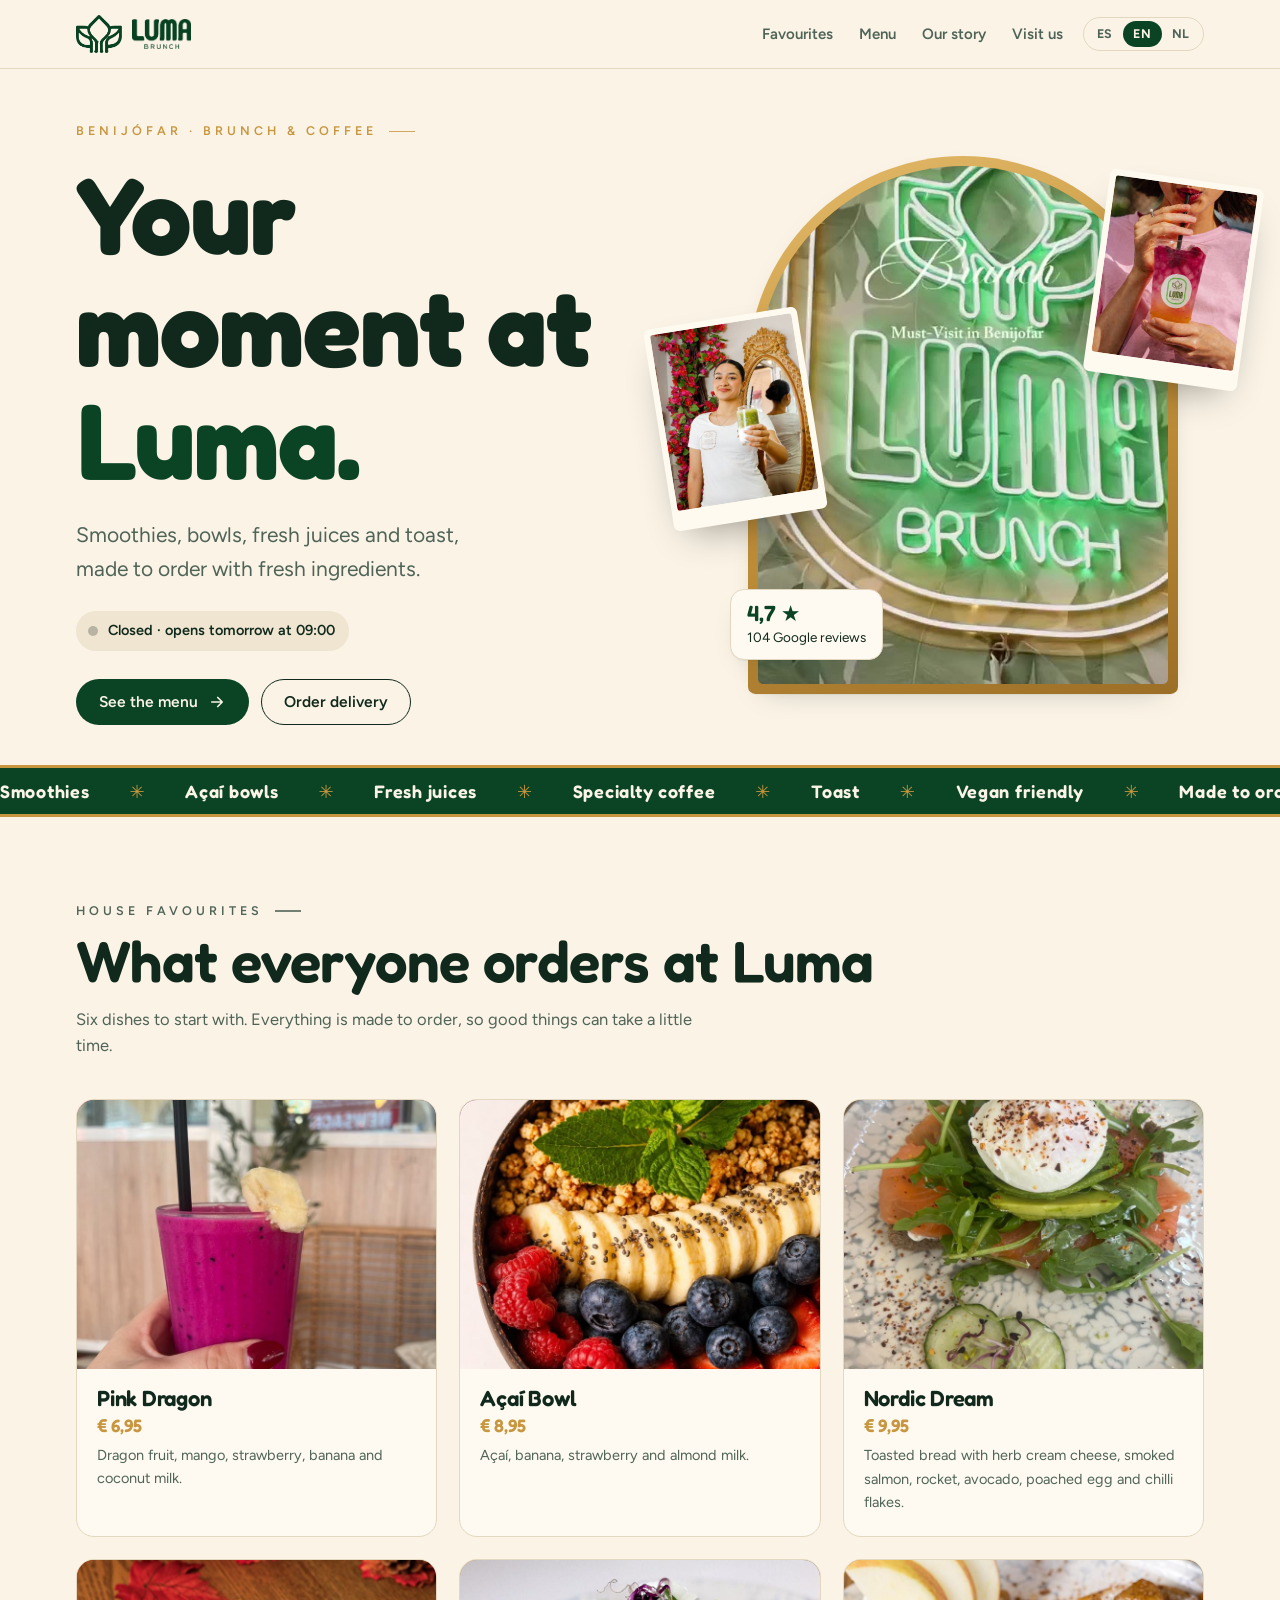
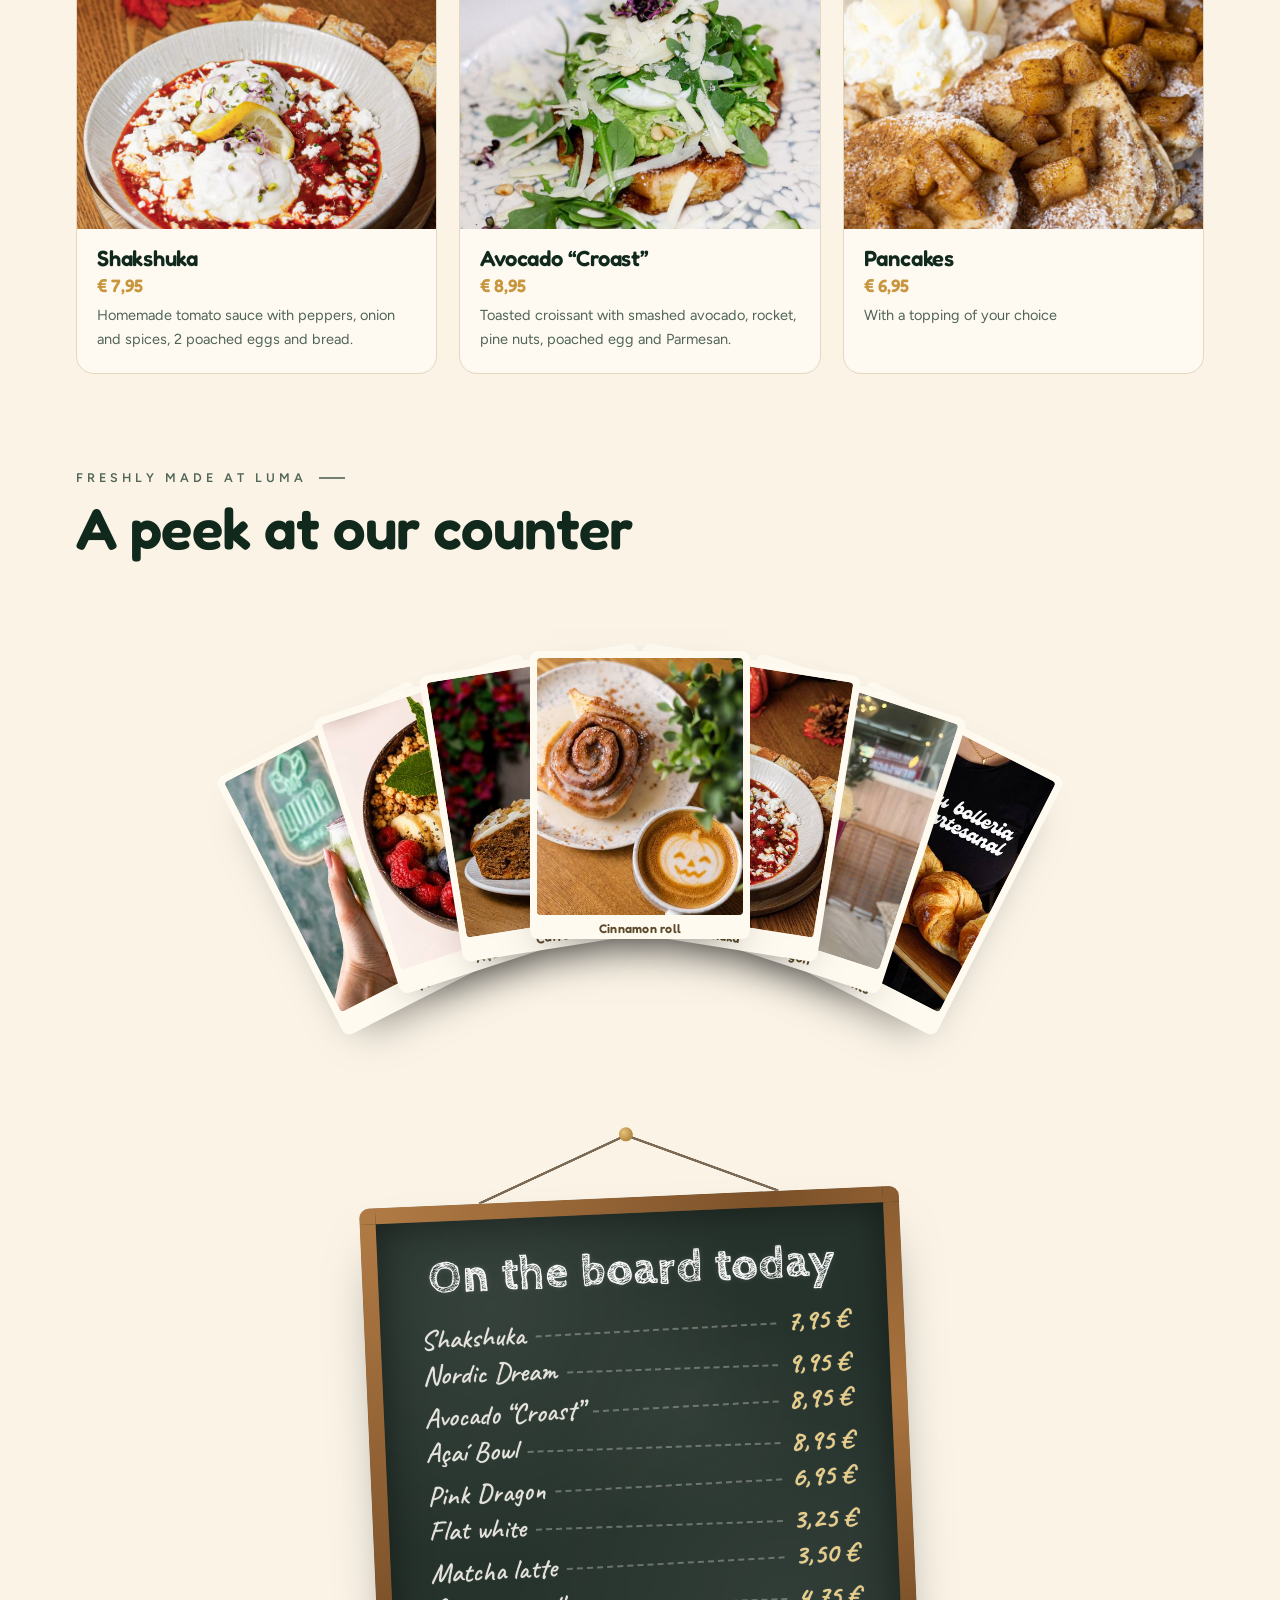
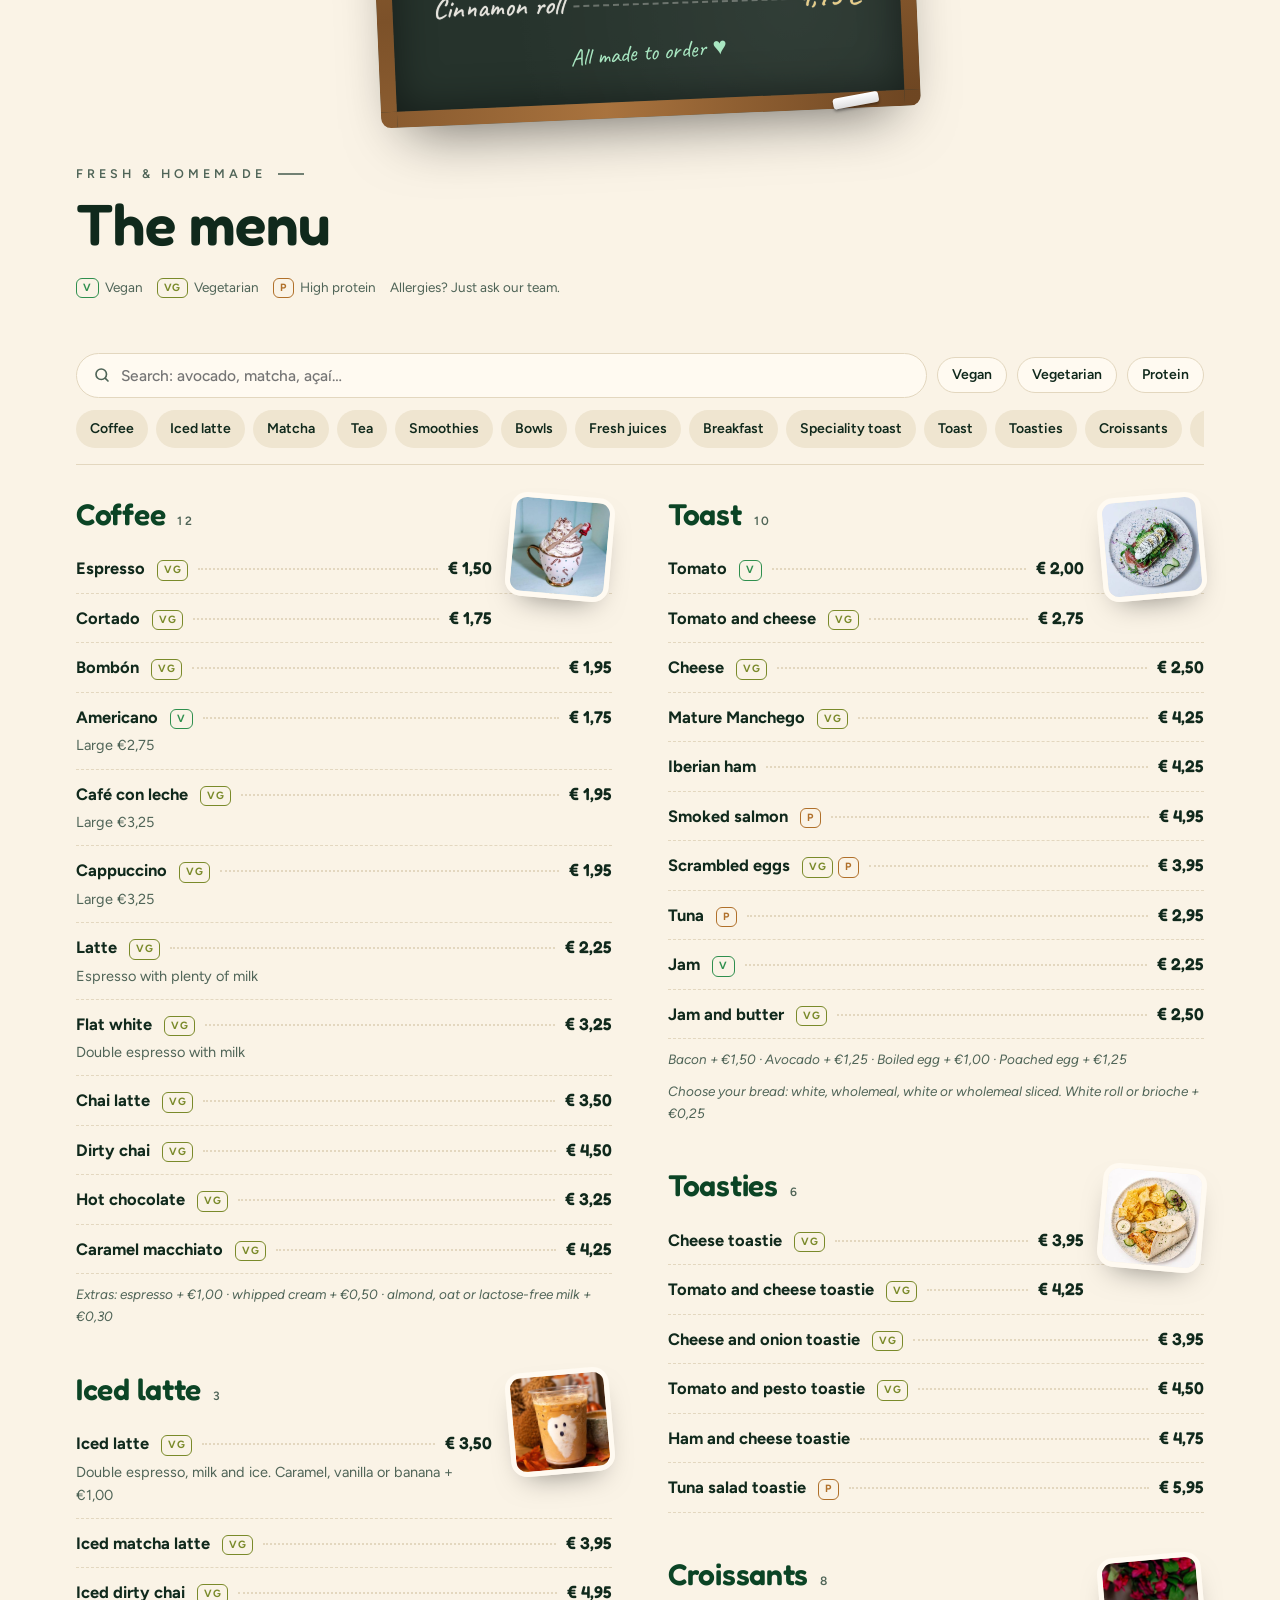
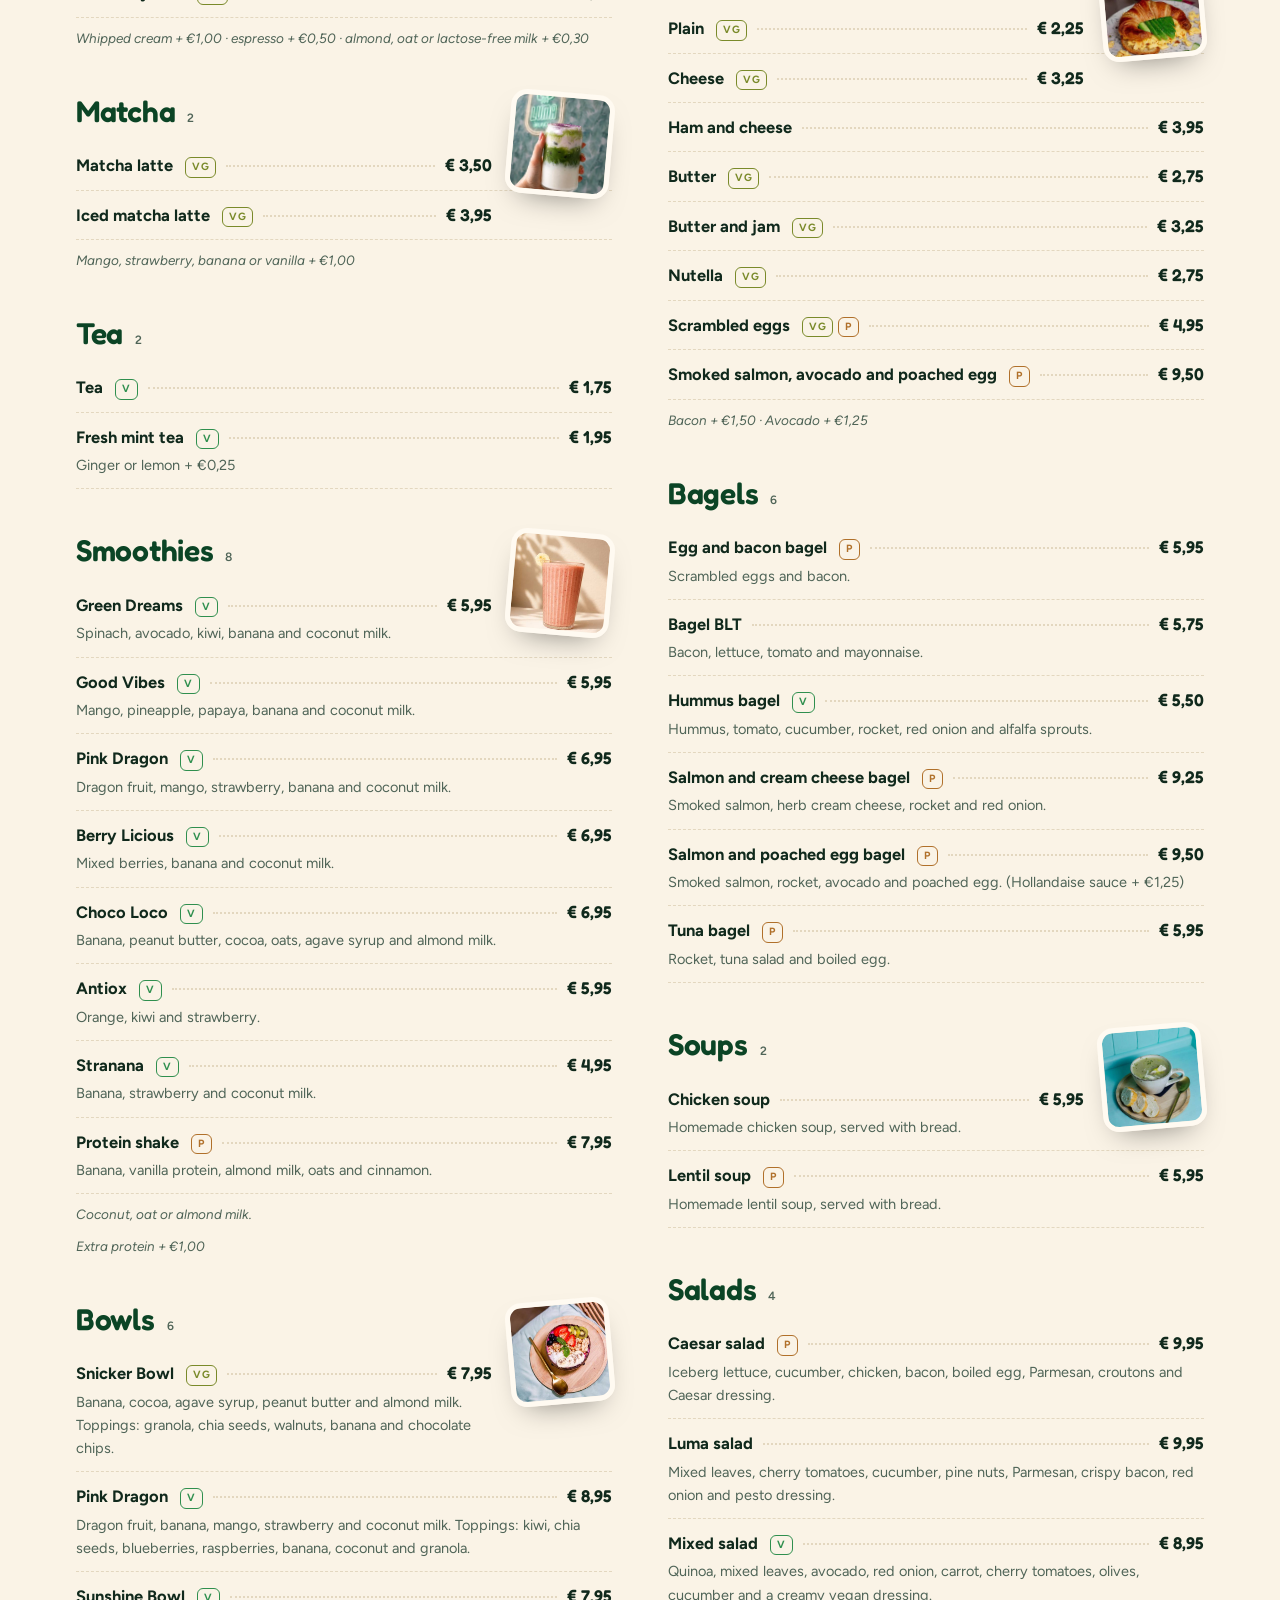
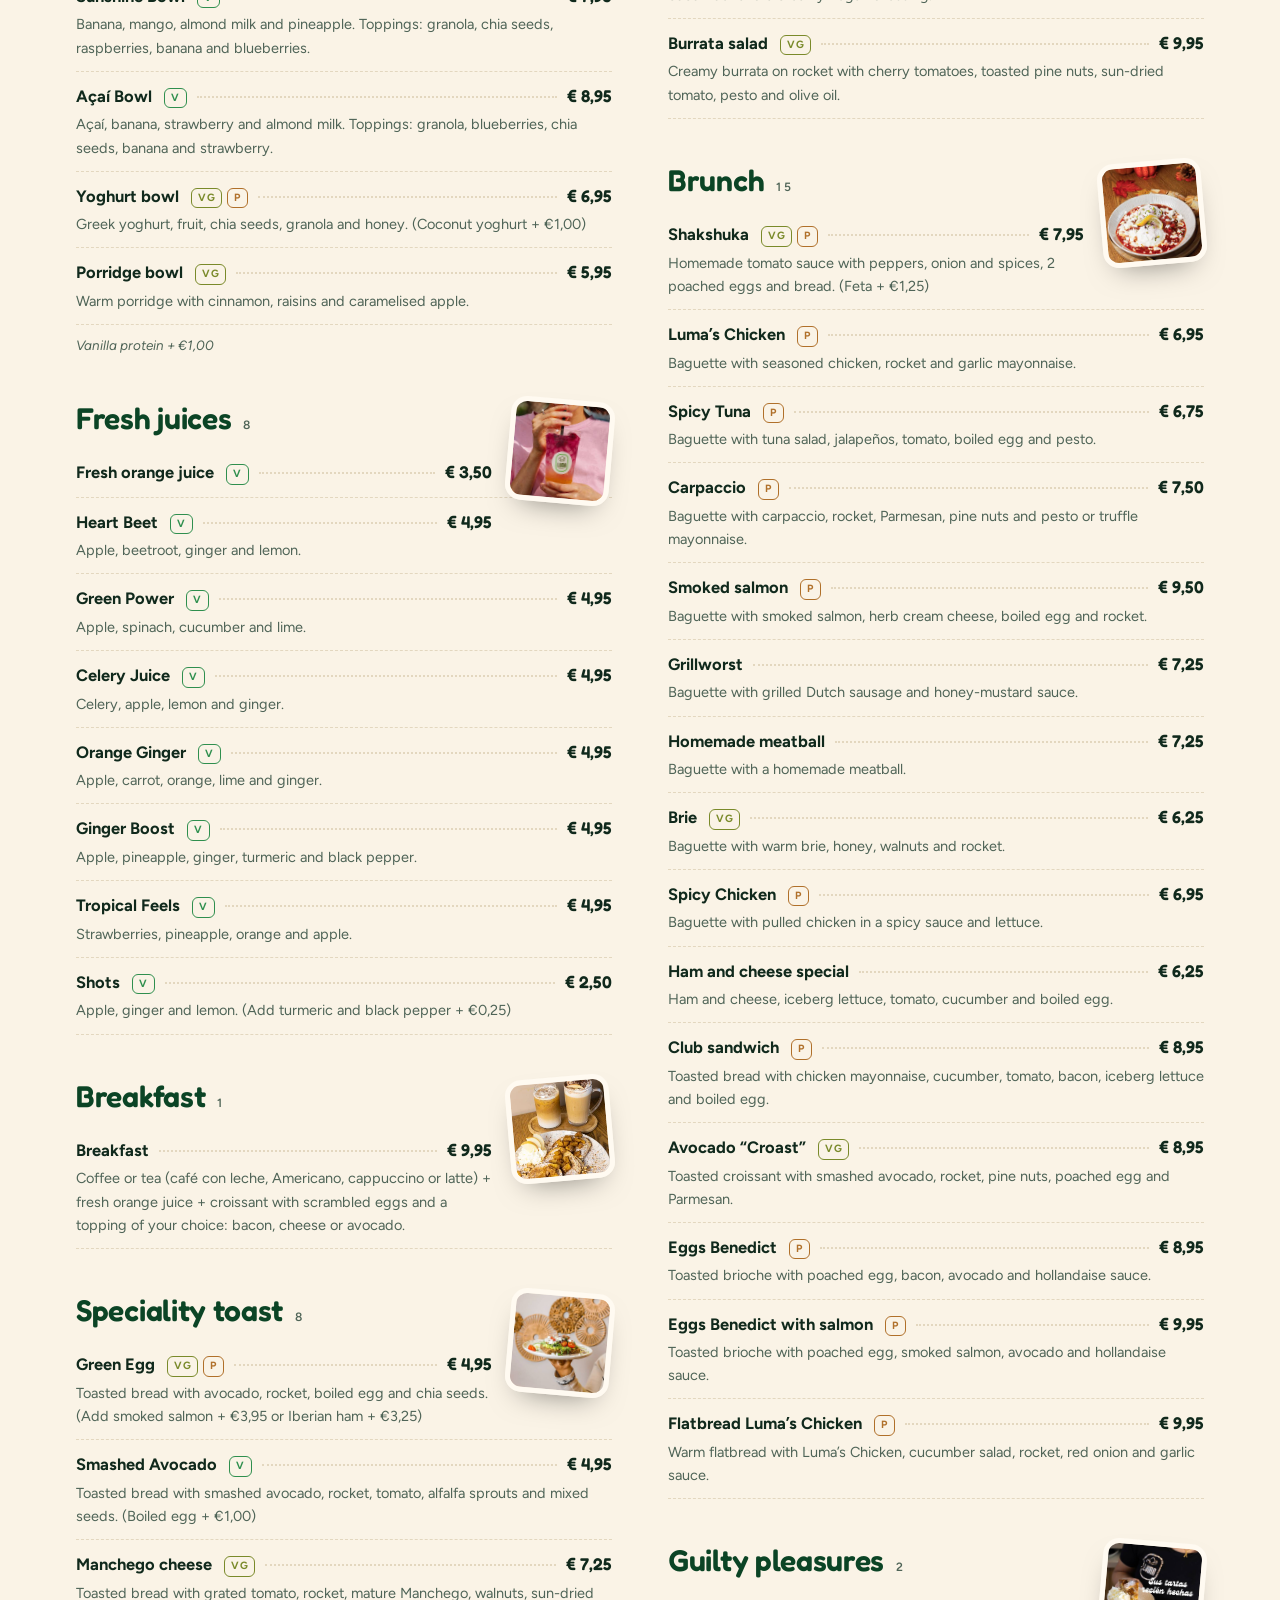
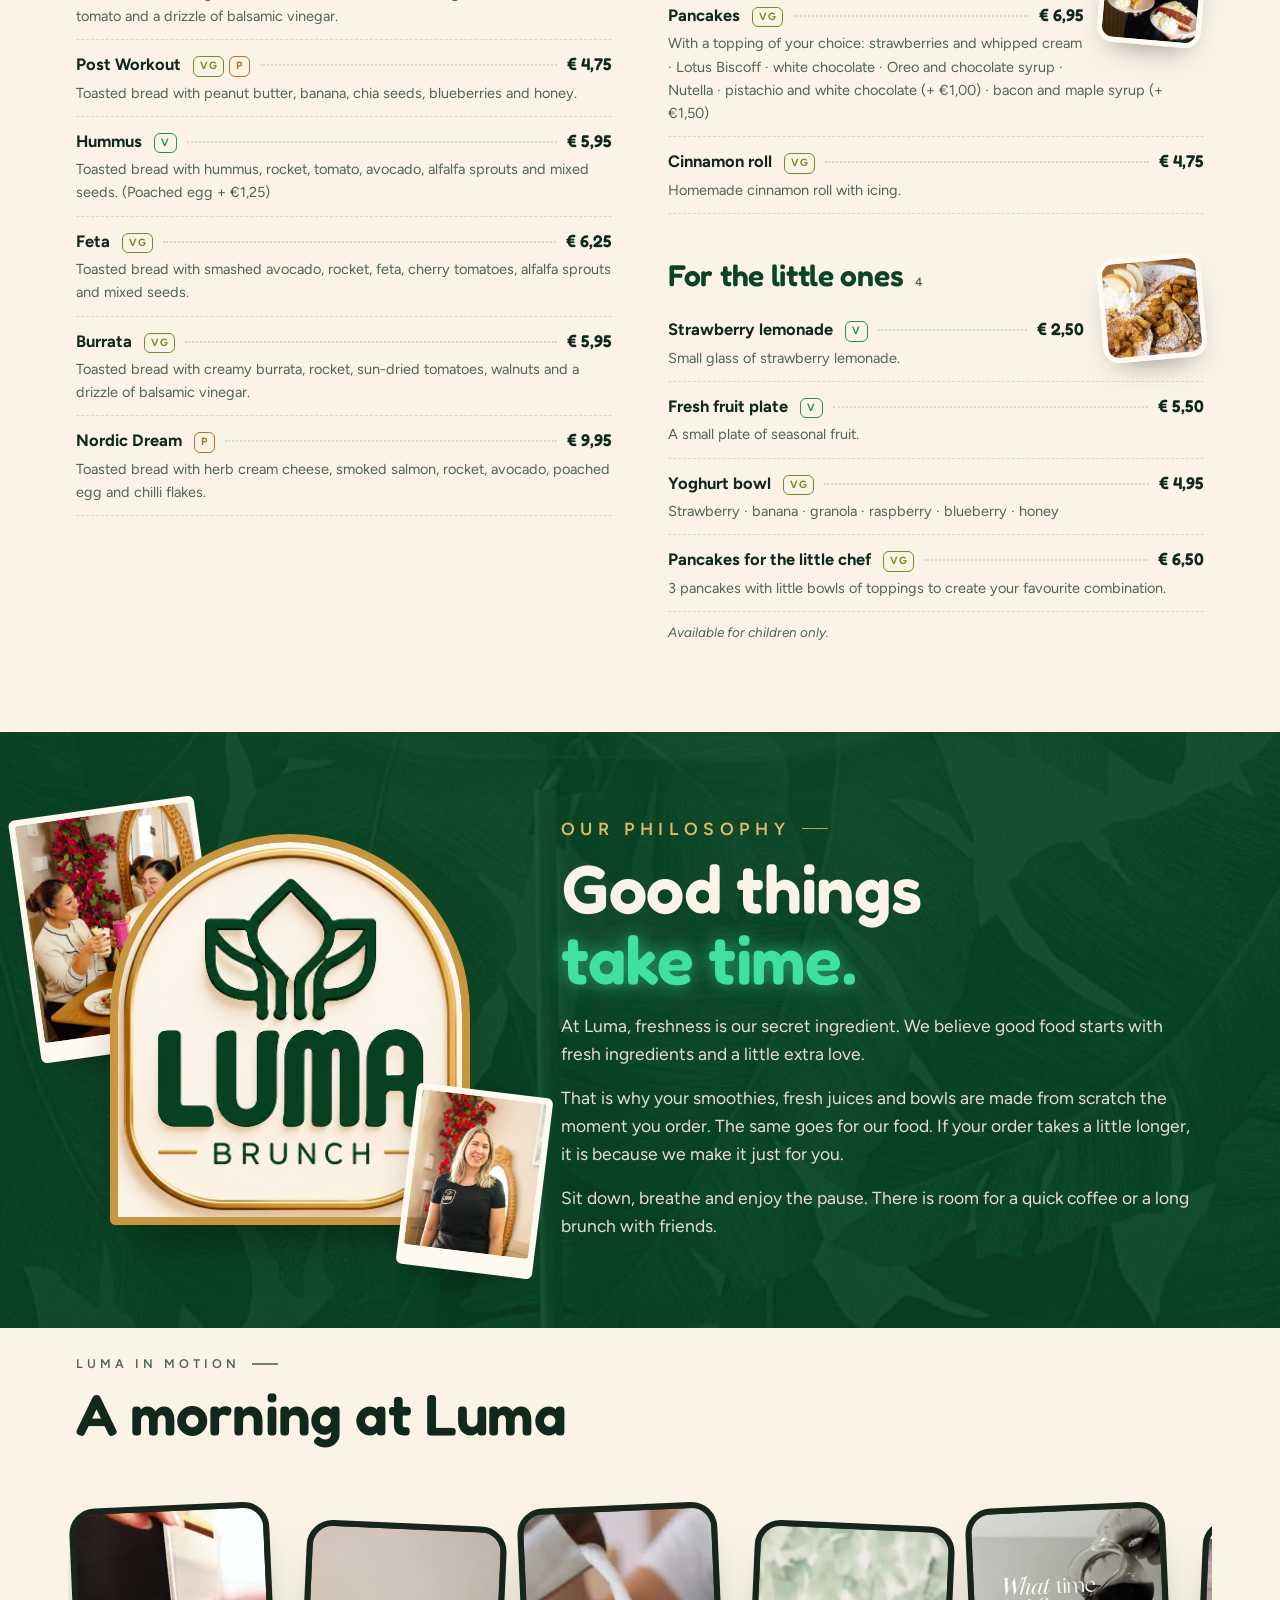
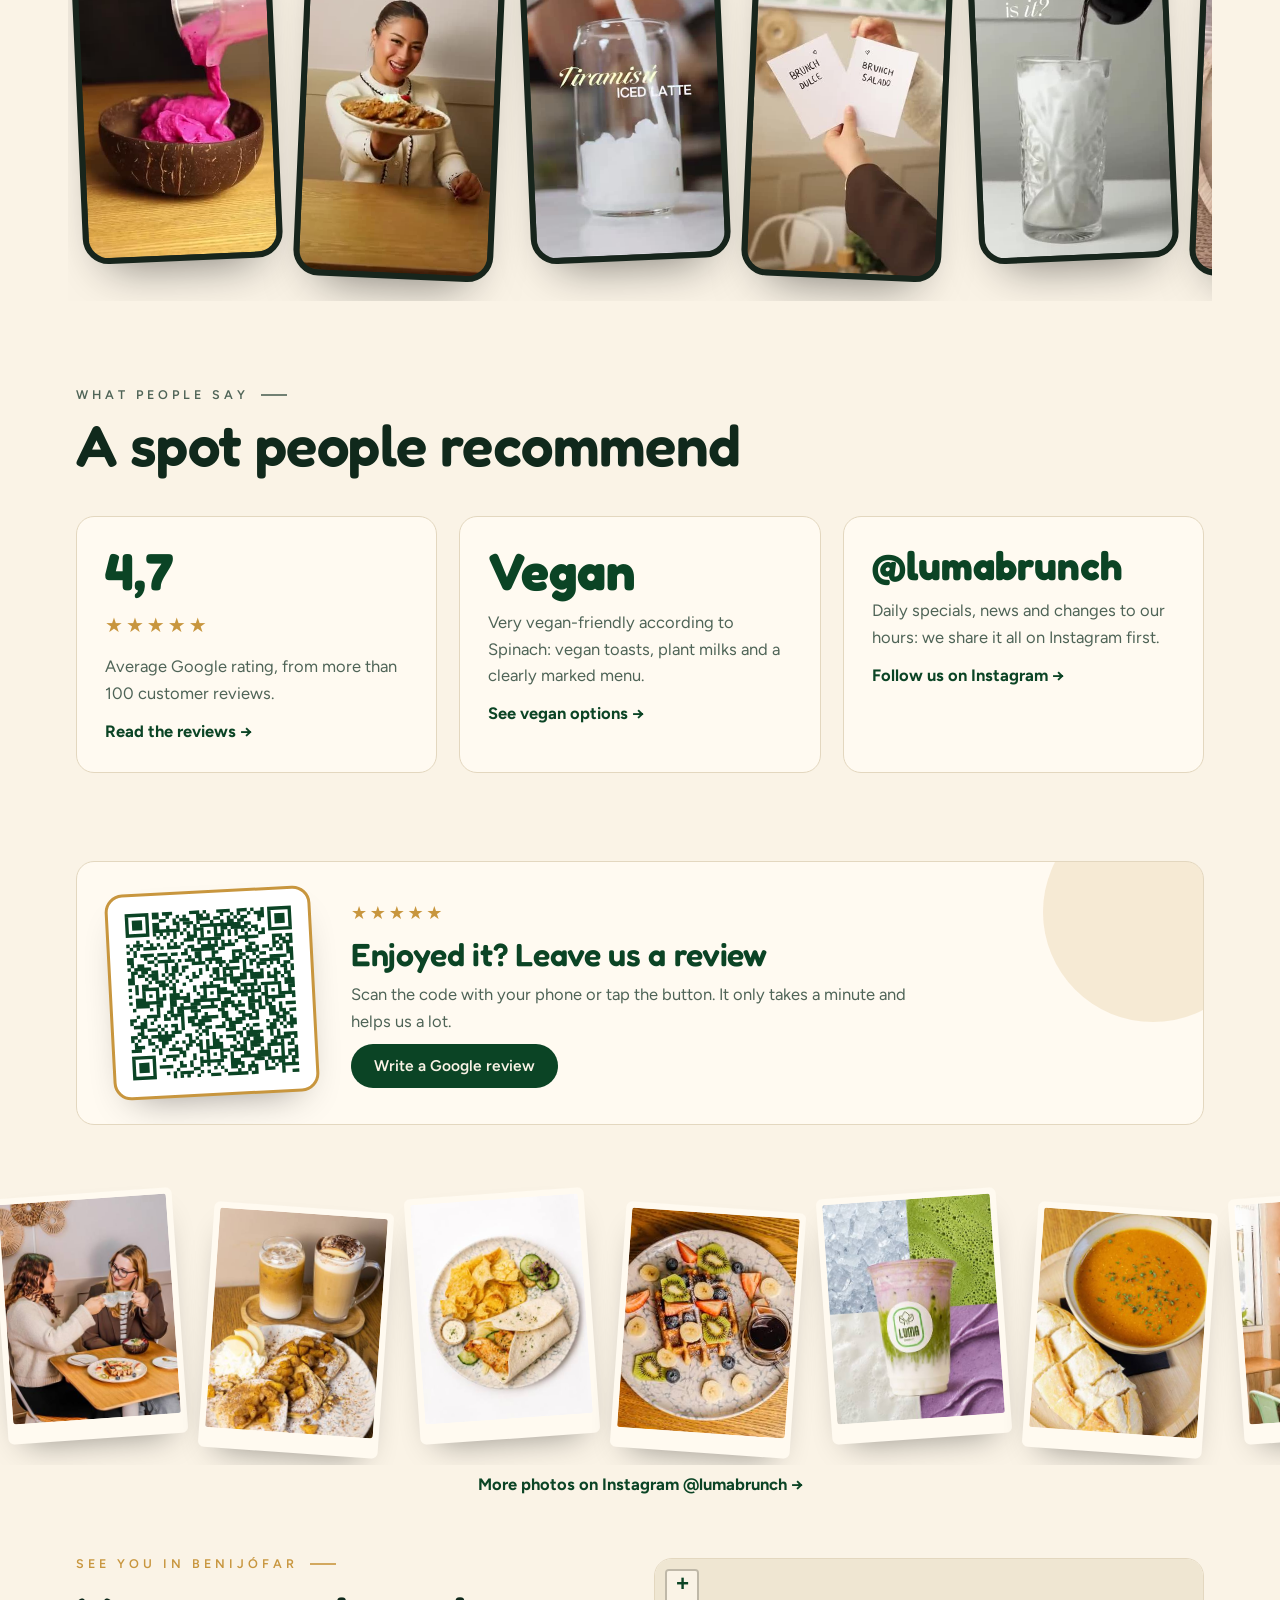
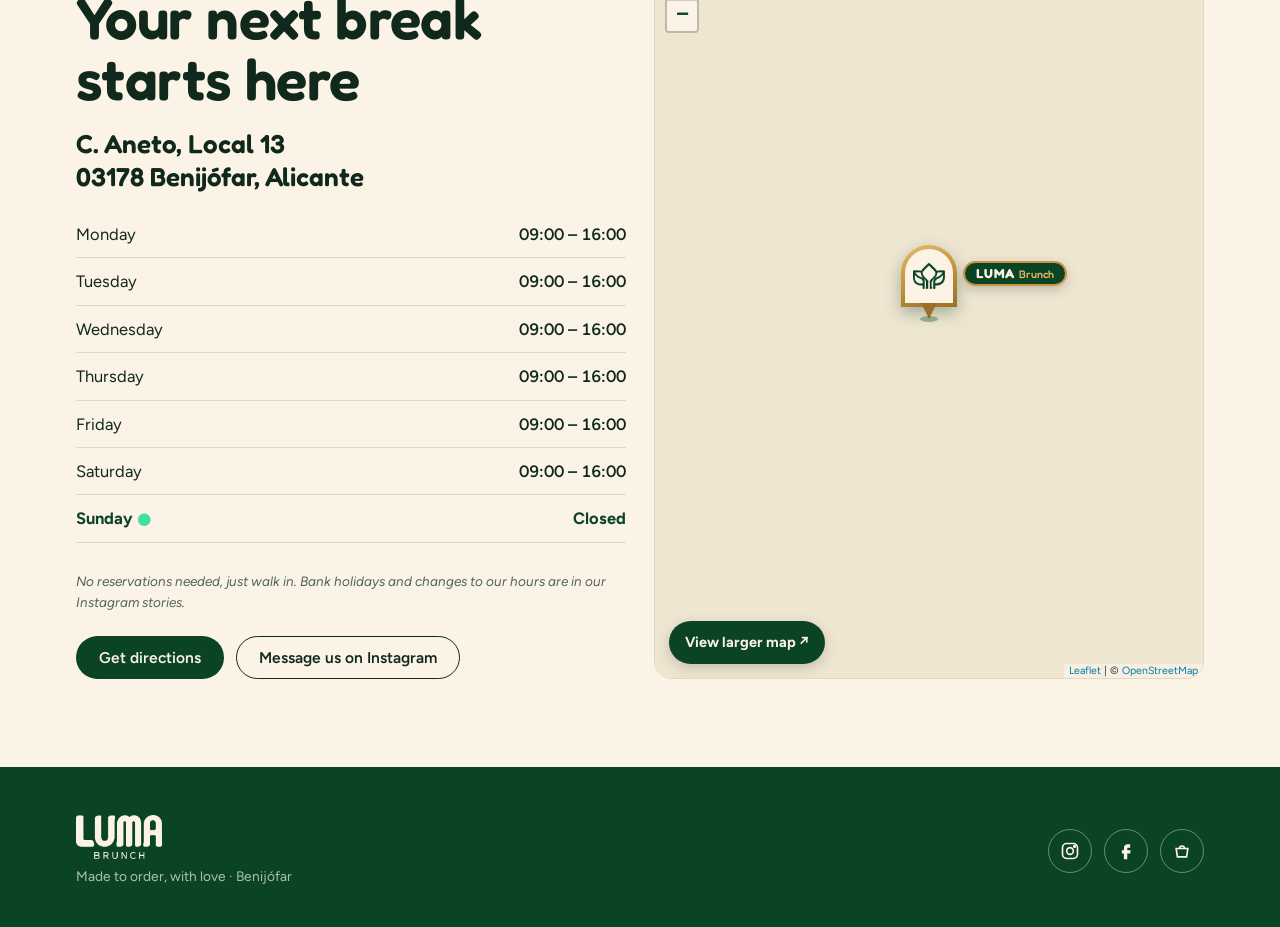
==== index.html @ 303ef1d3 "Eigen Luma-marker op de OpenStreetMap-kaart (gouden boog met bladlogo) en standaard ingezoomd op str" ====
<!doctype html>
<html lang="es">
<head>
<meta charset="utf-8">
<meta name="viewport" content="width=device-width, initial-scale=1, viewport-fit=cover">
<title>Luma Brunch Benijófar</title>
<meta name="claude:viewport-fit-sides" content="cover">
<meta name="description" content="Luma Brunch en Benijófar: smoothies, bowls, zumos naturales, tostadas y specialty coffee, preparados al momento. Lunes a sábado de 9:00 a 16:00.">
<meta name="theme-color" content="#0b4425">
<link rel="icon" href="assets/img/favicon.png">
<link rel="apple-touch-icon" href="assets/img/apple-touch-icon.png">
<meta property="og:title" content="Luma Brunch · Benijófar">
<meta property="og:description" content="Smoothies, bowls, zumos y brunch preparados al momento. C. Aneto 13, Benijófar.">
<meta property="og:image" content="assets/img/logo-badge.jpg">
<meta property="og:type" content="restaurant">
<link rel="alternate" hreflang="es" href="https://luma-brunch.es/?lang=es">
<link rel="alternate" hreflang="en" href="https://luma-brunch.es/?lang=en">
<link rel="alternate" hreflang="nl" href="https://luma-brunch.es/?lang=nl">
<link rel="preconnect" href="https://fonts.googleapis.com">
<link rel="preconnect" href="https://fonts.gstatic.com" crossorigin>
<link rel="stylesheet" href="https://fonts.googleapis.com/css2?family=Fredoka:wght@500;600;700&family=Figtree:wght@400;500;600;700&family=Caveat:wght@500;700&family=Cabin+Sketch:wght@700&display=swap">
<link rel="stylesheet" href="assets/vendor/leaflet/leaflet.css">
<script src="assets/vendor/leaflet/leaflet.js" defer></script>
<script type="application/ld+json">
{"@context":"https://schema.org","@type":"Restaurant","name":"Luma Brunch","image":"https://luma-brunch.es/assets/img/logo-badge.jpg","url":"https://luma-brunch.es/","servesCuisine":["Brunch","Breakfast","Healthy","Smoothies","Coffee"],"priceRange":"€","address":{"@type":"PostalAddress","streetAddress":"C. Aneto, Local 13","postalCode":"03178","addressLocality":"Benijófar","addressRegion":"Alicante","addressCountry":"ES"},"geo":{"@type":"GeoCoordinates","latitude":38.082498,"longitude":-0.734103},"openingHoursSpecification":[{"@type":"OpeningHoursSpecification","dayOfWeek":["Monday","Tuesday","Wednesday","Thursday","Friday","Saturday"],"opens":"09:00","closes":"16:00"}],"sameAs":["https://www.instagram.com/lumabrunch/","https://www.facebook.com/profile.php?id=61552408986800"],"hasMenu":"https://luma-brunch.es/#carta"}
</script>
<style>
/* Layout: one long page that follows a visit — arrive (hero), choose (favoritos, carta), feel (historia), come by (visítanos).
   The gold arch from the Luma badge frames the key moments. */
:root{
  --green:#0b4425;      /* brand green from the logo */
  --green-2:#14583a;
  --gold:#c8963e;       /* arch frame */
  --cream:#faf3e6;
  --mint:#3fe0a0;       /* the neon sign */
  --ink:#10291c;
  --bg:var(--cream);
  --surface:#fffaf1;
  --fg:var(--ink);
  --muted:#4f6457;
  --line:#e3d7bf;
  --accent:var(--green);
  --on-accent:var(--cream);
  --chip:#efe5d0;
  --shadow:0 1px 0 rgba(16,41,28,.04),0 10px 30px -18px rgba(16,41,28,.35);
  --f-display:"Fredoka","Baloo 2","Nunito",ui-rounded,system-ui,sans-serif;
  --f-body:"Figtree","Segoe UI",system-ui,-apple-system,sans-serif;
  --r:18px;
  --max:1160px;
  color-scheme:light;
}
@media (prefers-color-scheme:dark){:root:not([data-theme="light"]){
  --bg:#08261a;--surface:#0d3222;--fg:#f3ecdc;--muted:#a9bfae;--line:#1f4a35;--accent:var(--mint);--on-accent:#06261a;--chip:#123b29;
  --shadow:0 10px 30px -18px rgba(0,0,0,.7);color-scheme:dark}}
:root[data-theme="dark"]{
  --bg:#08261a;--surface:#0d3222;--fg:#f3ecdc;--muted:#a9bfae;--line:#1f4a35;--accent:var(--mint);--on-accent:#06261a;--chip:#123b29;
  --shadow:0 10px 30px -18px rgba(0,0,0,.7);color-scheme:dark}

*{box-sizing:border-box}
[hidden]{display:none!important}
html{scroll-behavior:smooth;scroll-padding-top:84px}
@media (prefers-reduced-motion:reduce){html{scroll-behavior:auto}*{animation:none!important;transition:none!important}}
body{margin:0;background:var(--bg);color:var(--fg);font:400 16.5px/1.6 var(--f-body);-webkit-font-smoothing:antialiased}
body::before{content:"";position:fixed;inset:0 0 auto;height:env(safe-area-inset-top,0px);z-index:60;background:var(--bg)}
img{max-width:100%;display:block}
a{color:inherit}
h1,h2,h3{font-family:var(--f-display);font-weight:600;line-height:1.05;margin:0;text-wrap:balance;letter-spacing:-.01em}
p{margin:0}
.wrap{max-width:var(--max);margin:0 auto;padding-left:max(16px,env(safe-area-inset-left,0px));padding-right:max(16px,env(safe-area-inset-right,0px))}
.eyebrow{font:600 12.5px/1 var(--f-body);letter-spacing:.32em;text-transform:uppercase;color:var(--gold);display:flex;align-items:center;gap:12px}
.eyebrow::before,.eyebrow::after{content:"";height:1.5px;width:26px;background:currentColor;opacity:.8}
.eyebrow.left::before{display:none}
:focus-visible{outline:3px solid var(--gold);outline-offset:3px;border-radius:6px}

/* buttons */
.btn{display:inline-flex;align-items:center;gap:10px;padding:13px 22px;border-radius:999px;font:600 15.5px/1 var(--f-body);text-decoration:none;border:1.5px solid transparent;cursor:pointer;transition:transform .15s ease,background .2s}
.btn:hover{transform:translateY(-1px)}
.btn-primary{background:var(--accent);color:var(--on-accent)}
.btn-ghost{border-color:currentColor;color:var(--fg);background:transparent}
.btn svg{width:18px;height:18px;flex:none}

/* header */
header.top{position:sticky;top:env(safe-area-inset-top,0px);z-index:50;background:color-mix(in srgb,var(--bg) 88%,transparent);backdrop-filter:blur(10px);-webkit-backdrop-filter:blur(10px);border-bottom:1px solid var(--line)}
.top .wrap{display:flex;align-items:center;gap:20px;height:68px}
.brand{display:flex;align-items:center;gap:10px;text-decoration:none}
.brand .mark{height:38px;width:auto}
.brand .word{height:30px;width:auto}
.logo-dark{display:none}
@media (prefers-color-scheme:dark){:root:not([data-theme="light"]) .logo-light{display:none}:root:not([data-theme="light"]) .logo-dark{display:block}}
:root[data-theme="dark"] .logo-light{display:none}:root[data-theme="dark"] .logo-dark{display:block}
nav.main{display:flex;gap:26px;margin-left:auto}
nav.main a{text-decoration:none;font-weight:600;font-size:15px;color:var(--muted)}
nav.main a:hover{color:var(--fg)}
.lang{display:flex;border:1.5px solid var(--line);border-radius:999px;padding:3px}
.lang button{border:0;background:transparent;color:var(--muted);font:700 12.5px/1 var(--f-body);letter-spacing:.06em;padding:7px 10px;border-radius:999px;cursor:pointer}
.lang button[aria-pressed="true"]{background:var(--accent);color:var(--on-accent)}
@media (max-width:860px){nav.main{display:none}.top .wrap{justify-content:space-between}.brand .word{height:24px}}

/* hero */
.hero{padding-block:56px 40px}
.hero .wrap{display:grid;grid-template-columns:1.1fr .9fr;gap:56px;align-items:center}
.hero h1{font-size:clamp(52px,8.4vw,108px);font-weight:700;color:var(--accent)}
.hero h1 span{display:block;color:var(--fg)}
.hero .lede{font-size:clamp(18px,2vw,21px);color:var(--muted);max-width:30ch;margin-top:22px}
.status{display:inline-flex;align-items:center;gap:10px;margin-top:26px;padding:8px 14px 8px 12px;border-radius:999px;background:var(--chip);font-weight:600;font-size:14.5px}
.status i{width:10px;height:10px;border-radius:50%;background:#b9b3a3;flex:none}
.status.open i{background:var(--mint);box-shadow:0 0 0 4px color-mix(in srgb,var(--mint) 30%,transparent),0 0 14px var(--mint)}
.cta-row{display:flex;flex-wrap:wrap;gap:12px;margin-top:28px}
.arch{position:relative;justify-self:center;width:min(100%,430px);aspect-ratio:4/5;border-radius:999px 999px 34px 34px;padding:10px;background:linear-gradient(160deg,#e3bb6c,var(--gold) 45%,#9c6f27);box-shadow:var(--shadow)}
.arch img,.arch>video{width:100%;height:100%;object-fit:cover;border-radius:999px 999px 26px 26px;display:block;background:#0b4425}
.arch .tag{position:absolute;left:-18px;bottom:34px;background:var(--surface);color:var(--fg);border:1px solid var(--line);border-radius:14px;padding:12px 16px;box-shadow:var(--shadow);font-size:13.5px;line-height:1.35;max-width:210px}
.arch .tag b{font:600 22px/1 var(--f-display);color:var(--accent);display:block;margin-bottom:4px}
@media (max-width:860px){.hero{padding-block:32px 24px}.hero .wrap{grid-template-columns:1fr;gap:40px}.arch{width:min(100%,340px)}.arch .tag{left:-8px}}

/* ticker */
.ticker{background:var(--green);color:var(--cream);overflow:hidden;border-block:3px solid var(--gold)}
.ticker .row{display:flex;gap:40px;white-space:nowrap;padding-block:14px;font:600 18px/1 var(--f-display);letter-spacing:.04em;animation:tick 38s linear infinite;width:max-content}
.ticker .row span::after{content:"✳";color:var(--gold);margin-left:40px}
@keyframes tick{to{transform:translateX(-50%)}}

section{padding-block:88px}
.sec-head{display:grid;gap:14px;margin-bottom:40px}
.sec-head h2{font-size:clamp(36px,5vw,58px)}
.sec-head p{color:var(--muted);max-width:56ch}

/* favourites */
.favs{display:grid;grid-template-columns:repeat(3,minmax(0,1fr));gap:22px}
.fav{background:var(--surface);border:1px solid var(--line);border-radius:var(--r);overflow:hidden;display:grid;grid-template-rows:auto 1fr;align-items:start}
.fav .ph{aspect-ratio:4/3;width:100%;position:relative}
.fav .ph img{position:absolute;inset:0;width:100%;height:100%;object-fit:cover}
.fav .tx{padding:18px 20px 22px}
.fav .tx .plate{display:none}
.plate{width:86px;height:86px;border-radius:50%;position:relative;box-shadow:inset 0 -6px 0 rgba(0,0,0,.08),0 0 0 6px var(--chip)}
.plate::after{content:"";position:absolute;inset:18%;border-radius:50%;background:radial-gradient(circle at 30% 30%,rgba(255,255,255,.55),transparent 40%)}
.fav h3{font-size:22px}
.fav .price{font:600 18px/1 var(--f-display);color:var(--gold);font-variant-numeric:tabular-nums;margin-top:6px}
.fav p{font-size:14.5px;color:var(--muted);margin-top:10px}
@media (max-width:960px){.favs{grid-template-columns:repeat(2,minmax(0,1fr))}}
@media (max-width:620px){.favs{grid-template-columns:1fr}}

.strip{display:grid;grid-template-columns:1.3fr 1fr 1fr 1.3fr;gap:14px;margin-top:22px}
.strip img{width:100%;height:220px;object-fit:cover;border-radius:var(--r);background:var(--chip)}
.strip img:nth-child(2){border-radius:999px 999px var(--r) var(--r)}
@media (max-width:700px){.strip{grid-template-columns:1fr 1fr}.strip img{height:160px}}
/* menu */
.menu-tools{position:sticky;top:calc(68px + env(safe-area-inset-top,0px));z-index:20;background:var(--bg);padding-block:14px;border-bottom:1px solid var(--line);display:grid;grid-template-columns:minmax(0,1fr);gap:12px}
.tool-row{display:flex;gap:10px;flex-wrap:wrap;align-items:center}
.search{flex:1 1 240px;min-width:0;display:flex;align-items:center;gap:10px;background:var(--surface);border:1.5px solid var(--line);border-radius:999px;padding:0 16px}
.search input{flex:1;min-width:0;border:0;background:transparent;color:var(--fg);font:500 15.5px var(--f-body);padding:12px 0;outline:none}
.search svg{width:18px;height:18px;color:var(--muted);flex:none}
.filt{border:1.5px solid var(--line);background:var(--surface);color:var(--fg);border-radius:999px;padding:10px 14px;font:600 14px/1 var(--f-body);cursor:pointer;display:inline-flex;gap:8px;align-items:center}
.filt[aria-pressed="true"]{background:var(--accent);border-color:var(--accent);color:var(--on-accent)}
.cats{display:flex;gap:8px;overflow-x:auto;scrollbar-width:none;padding-bottom:2px}
.cats::-webkit-scrollbar{display:none}
.cats a{flex:none;text-decoration:none;padding:8px 14px;border-radius:999px;background:var(--chip);font-weight:600;font-size:14px;color:var(--fg)}
.cats a.on{background:var(--gold);color:#1d1406}
.menu{columns:2;column-gap:56px;margin-top:34px}
.cat{break-inside:avoid;margin-bottom:46px}
.cat h3{font-size:30px;color:var(--accent);display:flex;align-items:baseline;gap:12px;margin-bottom:14px}
.cat h3 small{font:600 12px/1 var(--f-body);letter-spacing:.2em;color:var(--muted)}
.item{padding-block:11px;border-bottom:1px dashed var(--line)}
.item .l{display:flex;gap:10px;align-items:baseline}
.item .n{font-weight:700;font-size:16.5px}
.item .dots{flex:1;border-bottom:2px dotted var(--line);transform:translateY(-4px);min-width:16px}
.item .p{font:600 17px/1 var(--f-display);font-variant-numeric:tabular-nums;color:var(--fg);white-space:nowrap}
.item .d{color:var(--muted);font-size:14.5px;margin-top:4px;max-width:60ch}
.badges{display:inline-flex;gap:5px;margin-left:2px;transform:translateY(-1px)}
.b{font:700 10.5px/1 var(--f-body);letter-spacing:.06em;padding:4px 6px;border-radius:6px;border:1.5px solid currentColor}
.b-v{color:#2f8f4e}.b-vg{color:#7a8a2a}.b-p{color:#b0702a}.b-fav{color:var(--gold);border-style:solid}
@media (prefers-color-scheme:dark){:root:not([data-theme="light"]) .b-v{color:#6fdc94}:root:not([data-theme="light"]) .b-vg{color:#cdd77a}:root:not([data-theme="light"]) .b-p{color:#efb26a}}
:root[data-theme="dark"] .b-v{color:#6fdc94}:root[data-theme="dark"] .b-vg{color:#cdd77a}:root[data-theme="dark"] .b-p{color:#efb26a}
.note{font-size:13.5px;color:var(--muted);margin-top:10px;font-style:italic}
.empty{padding:40px 0;color:var(--muted);text-align:center}
.legend{display:flex;flex-wrap:wrap;gap:14px;font-size:13.5px;color:var(--muted);margin-top:8px}
.legend span{display:inline-flex;gap:6px;align-items:center}
@media (max-width:820px){.menu{columns:1}}

/* story */
.story{position:relative;color:var(--cream);background:var(--green);overflow:hidden}
.story::before{content:"";position:absolute;inset:0;background:url(assets/img/leaves.jpg) center/cover;opacity:.22;mix-blend-mode:luminosity}
.story .wrap{position:relative;display:grid;grid-template-columns:.8fr 1.2fr;gap:56px;align-items:center}
.story h2{font-size:clamp(40px,5.6vw,68px);color:var(--cream)}
.story h2 em{font-style:normal;color:var(--mint);text-shadow:0 0 18px color-mix(in srgb,var(--mint) 60%,transparent)}
.story p{color:#e8e0cc;font-size:17.5px;max-width:58ch}
.story .copy{display:grid;gap:16px}
.story .eyebrow{color:#e3bb6c}
.story .badge{justify-self:center;width:min(100%,360px);height:auto;aspect-ratio:705/765;object-fit:cover;border-radius:999px 999px 30px 30px;overflow:hidden;border:8px solid var(--gold);box-shadow:0 30px 60px -30px rgba(0,0,0,.6)}
@media (max-width:860px){.story .wrap{grid-template-columns:1fr}.story .badge{width:min(100%,280px)}}

/* proof */
.proof{display:grid;grid-template-columns:repeat(3,minmax(0,1fr));gap:22px}
.card{background:var(--surface);border:1px solid var(--line);border-radius:var(--r);padding:28px;display:grid;gap:12px;align-content:start}
.card{min-width:0}.card .big{font:700 clamp(34px,8vw,52px)/1 var(--f-display);overflow-wrap:anywhere;color:var(--accent);font-variant-numeric:tabular-nums}
.stars{color:var(--gold);letter-spacing:3px;font-size:20px}
.card p{color:var(--muted)}
.card a.more{font-weight:700;color:var(--accent);text-decoration:none}
.card a.more:hover{text-decoration:underline}
@media (max-width:900px){.proof{grid-template-columns:1fr}}

/* visit */
.visit .wrap{display:grid;grid-template-columns:1fr 1fr;gap:28px}
.hours{width:100%;border-collapse:collapse;font-variant-numeric:tabular-nums}
.hours td{padding:10px 0;border-bottom:1px solid var(--line)}
.hours td:last-child{text-align:right;font-weight:600}
.hours tr.today td{color:var(--accent);font-weight:700}
.hours tr.today td:first-child::after{content:" ●";color:var(--mint)}
.addr{font:600 26px/1.25 var(--f-display)}
.stack{display:grid;gap:18px;align-content:start}
.map{border-radius:var(--r);overflow:hidden;position:relative;min-height:340px;background:var(--surface);border:1px solid var(--line)}
.map iframe{position:absolute;inset:0;width:100%;height:100%;border:0;display:block}
.map .lmap{position:absolute;inset:0;z-index:0;background:#efe6d2;font-family:var(--f-body)}

.map .leaflet-control-attribution{font-size:10.5px;background:color-mix(in srgb,var(--cream) 85%,transparent)}
.map .leaflet-control-zoom a{color:var(--green);background:var(--cream)}
.luma-pin{position:relative;width:56px;height:74px}
.luma-pin .head{position:absolute;left:0;top:0;width:56px;height:62px;border-radius:999px 999px 18px 18px;padding:4px;background:linear-gradient(160deg,#e3bb6c,#c8963e 45%,#9c6f27);box-shadow:0 6px 16px rgba(11,68,37,.35)}
.luma-pin .in{width:100%;height:100%;border-radius:999px 999px 14px 14px;background:#faf3e6;display:grid;place-items:center}
.map .leaflet-marker-pane .luma-pin img{width:32px!important;height:auto!important;display:block}
.luma-pin .tip{position:absolute;left:50%;top:58px;width:16px;height:16px;margin-left:-8px;background:#9c6f27;clip-path:polygon(0 0,100% 0,50% 100%)}
.luma-pin .tag{position:absolute;left:62px;top:16px;white-space:nowrap;background:#0b4425;color:#faf3e6;border:2px solid #c8963e;border-radius:999px;padding:4px 11px;font:700 13px/1 Fredoka,system-ui,sans-serif;letter-spacing:.06em;box-shadow:0 4px 12px rgba(0,0,0,.2)}
.luma-pin .tag small{font-weight:500;letter-spacing:0;margin-left:4px;color:#e3bb6c}
.luma-pin::after{content:"";position:absolute;left:50%;top:74px;width:18px;height:6px;margin:-3px 0 0 -9px;border-radius:50%;background:rgba(11,68,37,.35);animation:lumaPulse 2.4s ease-out infinite}
@keyframes lumaPulse{0%{transform:scale(.6);opacity:.9}100%{transform:scale(2.6);opacity:0}}
@media (prefers-reduced-motion:reduce){.luma-pin::after{animation:none}}
.map > a{position:absolute;z-index:500;left:14px;bottom:14px;background:var(--accent);color:var(--on-accent);border-radius:999px;padding:10px 16px;font-weight:700;font-size:14.5px;text-decoration:none;box-shadow:0 4px 14px rgba(0,0,0,.18)}
@media (max-width:860px){.visit .wrap{grid-template-columns:1fr}}

footer{background:var(--green);color:var(--cream);padding-block:48px 40px}
footer .wrap{display:flex;flex-wrap:wrap;gap:28px;justify-content:space-between;align-items:center}
footer .social{display:flex;gap:12px}
footer .social a{width:44px;height:44px;border-radius:50%;display:grid;place-items:center;border:1.5px solid color-mix(in srgb,var(--cream) 40%,transparent);color:var(--cream)}
footer .social svg{width:20px;height:20px}
footer small{opacity:.7;display:block;margin-top:6px}

.float-wa{position:fixed;right:calc(18px + env(safe-area-inset-right,0px));bottom:calc(18px + env(safe-area-inset-bottom,0px));z-index:40;width:58px;height:58px;border-radius:50%;background:#25d366;color:#fff;display:grid;place-items:center;box-shadow:0 12px 26px -10px rgba(0,0,0,.5)}
.float-wa svg{width:30px;height:30px}

/* ===== echte foto's: polaroids, waaier, schuine panelen ===== */
main{overflow-x:clip}
@keyframes bob{50%{translate:0 -10px}}
@keyframes wiggle{25%{rotate:-2deg}75%{rotate:3deg}}
.pol{position:absolute;margin:0;background:#fffaf0;padding:6px 6px 20px;border-radius:6px;box-shadow:0 18px 40px -18px rgba(0,0,0,.45);width:36%;z-index:2}
.pol img{display:block;width:100%;aspect-ratio:4/5;object-fit:cover;border-radius:3px}
.arch .pol.p1{top:4%;right:-17%;rotate:8deg;animation:bob 6s ease-in-out infinite}
.arch .pol.p2{top:30%;left:-21%;rotate:-9deg;animation:bob 7s ease-in-out -2.5s infinite}
@media (max-width:860px){.arch .pol{width:30%}.arch .pol.p1{right:-6%;top:2%}.arch .pol.p2{left:-6%;top:28%}}
.fav .ph{overflow:hidden}.fav .ph img{transition:transform .6s ease}.fav:hover .ph img{transform:scale(1.05)}
.fan-sec{padding-top:10px}
.fan{position:relative;height:420px;margin-top:0;--w:220px;--step:9deg}
.fan figure{position:absolute;left:50%;bottom:80px;width:var(--w);margin:0 0 0 calc(var(--w) / -2);background:#fffaf0;padding:7px 7px 24px;border-radius:8px;box-shadow:0 22px 44px -22px rgba(0,0,0,.5);transform-origin:50% 250%;transform:rotate(0deg);z-index:calc(10 - var(--a));transition:transform .9s cubic-bezier(.2,.8,.2,1),translate .3s ease;transition-delay:calc(var(--i) * 60ms)}
.fan figure img{display:block;width:100%;aspect-ratio:4/5;object-fit:cover;border-radius:4px}
.fan figure figcaption{position:absolute;left:0;right:0;bottom:4px;text-align:center;font:600 12.5px/1 var(--f-display);color:#5c4a2a;letter-spacing:.02em}
.fan.open figure{transform:rotate(calc(var(--k) * var(--step)))}
.fan figure:hover{translate:0 -18px;z-index:9;transition-delay:0s}
@media (max-width:700px){.fan{height:250px;--w:130px;--step:5deg}.fan figure{bottom:36px;padding:5px 5px 18px}.fan figure figcaption{font-size:10.5px}}
.cat-ph{float:right;width:104px;aspect-ratio:1;object-fit:cover;border-radius:16px;border:5px solid var(--surface);box-shadow:0 14px 30px -16px rgba(0,0,0,.5);rotate:5deg;margin:-4px 0 12px 16px}
.cat:nth-child(even) .cat-ph{rotate:-5deg}
.cat-ph:hover{animation:wiggle .6s ease}
.collage{position:relative;justify-self:center;width:min(100%,360px)}
.collage .badge{position:relative;z-index:1;width:100%!important}
.collage .pol{width:52%}
.collage .pol.c1{top:-7%;left:-24%;rotate:-8deg;z-index:0}
.collage .pol.c2{width:38%;right:-20%;bottom:-12%;rotate:7deg;animation:bob 6.5s ease-in-out infinite}
@media (max-width:860px){.collage{width:min(100%,270px);margin-block:16px 10px}.collage .pol.c1{left:-14%}.collage .pol.c2{right:-12%;width:34%}}
.strip-sec{padding-block:10px 40px;overflow:hidden}
.strip{overflow:hidden;padding-block:26px}
.strip .row{display:flex;gap:26px;width:max-content;animation:tick 110s linear infinite}
.strip:hover .row{animation-play-state:paused}
.strip figure{flex:none;margin:0;width:180px;background:#fffaf0;padding:6px 6px 20px;border-radius:6px;box-shadow:0 16px 34px -18px rgba(0,0,0,.45);rotate:-4deg;transition:rotate .3s,scale .3s}
.strip figure:nth-child(even){rotate:4deg;translate:0 14px}
.strip figure:hover{rotate:0deg;scale:1.06}
.strip img{display:block;width:100%;aspect-ratio:4/5;object-fit:cover;border-radius:3px}
.strip-sec .more{display:block;text-align:center;font-weight:700;color:var(--accent);text-decoration:none;margin-top:6px}
@media (max-width:700px){.strip figure{width:130px}.cat-ph{width:78px;border-width:4px}}
.qr-sec{padding-block:0 10px}
.qr-card{display:grid;grid-template-columns:auto 1fr;gap:36px;align-items:center;background:var(--surface);border:1px solid var(--line);border-radius:var(--r);padding:28px 32px;position:relative;overflow:hidden}
.qr-card::after{content:"";position:absolute;right:-60px;top:-60px;width:220px;height:220px;border-radius:50%;background:color-mix(in srgb,var(--gold) 16%,transparent);pointer-events:none}
.qr{display:block;background:#fff;padding:10px;border-radius:18px;border:3px solid var(--gold);rotate:-3deg;box-shadow:0 18px 40px -22px rgba(0,0,0,.45);transition:rotate .3s}
.qr:hover{rotate:0deg}
.qr img{display:block;width:180px;height:180px}
.qr-tx{display:grid;gap:10px;justify-items:start;position:relative;z-index:1}
.qr-tx h3{font-size:clamp(24px,3vw,32px);color:var(--accent)}
.qr-tx p{color:var(--muted);max-width:52ch}
.qr-tx .stars{color:var(--gold);letter-spacing:.15em;font-size:18px}
@media (max-width:620px){.qr-card{grid-template-columns:1fr;justify-items:center;text-align:center;padding:26px 20px}.qr-tx{justify-items:center}.qr img{width:150px;height:150px}}
.reels-sec{padding-block:30px 0}
.reels{display:flex;gap:24px;overflow-x:auto;scroll-snap-type:x mandatory;padding:20px 8px 40px;scrollbar-width:none;margin-inline:-8px}
.reels::-webkit-scrollbar{display:none}
.reel{flex:none;width:200px;aspect-ratio:9/16;border-radius:26px;overflow:hidden;border:6px solid #17251c;background:#17251c;box-shadow:0 26px 50px -26px rgba(0,0,0,.55);scroll-snap-align:center;rotate:-2.5deg;transition:rotate .35s,scale .35s}
.reel:nth-child(even){rotate:2.5deg;translate:0 18px}
.reel:hover{rotate:0deg;scale:1.03}
.reel video{display:block;width:100%;height:100%;object-fit:cover}
@media (max-width:620px){.reel{width:150px;border-width:5px;border-radius:20px}}
.board-sec{padding-block:50px 30px}
.board{position:relative;max-width:540px;margin:40px auto 0;padding:34px 40px 30px;border-radius:10px;rotate:-2.5deg;
  background:radial-gradient(ellipse at 22% 18%,rgba(255,255,255,.07),transparent 45%),radial-gradient(ellipse at 78% 82%,rgba(255,255,255,.05),transparent 50%),radial-gradient(ellipse at 60% 40%,rgba(255,255,255,.04),transparent 30%),#26332c;
  border:16px solid #9a6a3a;border-image:linear-gradient(135deg,#b07a44,#7c5129 40%,#a9733e 70%,#6e4622) 1;
  box-shadow:0 30px 60px -28px rgba(0,0,0,.6),inset 0 0 40px rgba(0,0,0,.45);color:#f4f1ea;font-family:"Caveat",cursive;transition:rotate .5s}
.board:hover{rotate:-1deg}
.board::before{content:"";position:absolute;left:50%;top:-78px;width:300px;height:62px;translate:-50% 0;background:linear-gradient(to top left,transparent calc(50% - 1.5px),#7a6a55 calc(50% - 1px),#7a6a55 calc(50% + 1px),transparent calc(50% + 1.5px)) left/50% 100% no-repeat,linear-gradient(to top right,transparent calc(50% - 1.5px),#7a6a55 calc(50% - 1px),#7a6a55 calc(50% + 1px),transparent calc(50% + 1.5px)) right/50% 100% no-repeat}
.board::after{content:"";position:absolute;left:50%;top:-86px;width:14px;height:14px;translate:-50% 0;border-radius:50%;background:radial-gradient(circle at 35% 35%,#e6c17a,#9c6f27)}
.board h2{font:700 clamp(34px,6vw,46px)/1 "Cabin Sketch",var(--f-display);text-align:center;color:#fff;letter-spacing:.02em;text-shadow:0 0 1px rgba(255,255,255,.6),0 0 6px rgba(255,255,255,.15);margin-bottom:18px}
.board ul{list-style:none;margin:0;padding:0;display:grid;gap:4px}
.board li{display:flex;align-items:baseline;gap:10px;font-size:clamp(23px,4.2vw,28px);font-weight:500;line-height:1.25;opacity:.93;text-shadow:0 0 1px rgba(255,255,255,.5)}
.board li:nth-child(odd){rotate:-.6deg}.board li:nth-child(even){rotate:.5deg}
.board li .dl{flex:1;border-bottom:2px dashed rgba(244,241,234,.35);translate:0 -6px;min-width:20px}
.board li b{font-weight:700;color:#f6d98f;white-space:nowrap}
.board .board-foot{text-align:center;font-size:24px;color:#a8e6c1;margin-top:14px;rotate:-2deg}
.board .chalk{position:absolute;right:26px;bottom:-14px;width:46px;height:11px;border-radius:3px;background:linear-gradient(#fff,#ddd);rotate:-8deg;box-shadow:0 2px 3px rgba(0,0,0,.4)}
@media (max-width:620px){.board{padding:26px 20px 24px;border-width:12px;rotate:-2deg}.board::before{top:-66px;height:54px;width:220px}.board::after{top:-74px}.board li{gap:6px}}
</style>
</head>
<body>

<header class="top">
  <div class="wrap">
    <a class="brand" href="#inicio" aria-label="Luma Brunch">
      <img class="mark logo-light" src="assets/img/mark-green.png" alt="" width="44" height="38">
      <img class="mark logo-dark" src="assets/img/mark-cream.png" alt="" width="44" height="38">
      <img class="word logo-light" src="assets/img/wordmark-green.png" alt="Luma Brunch" width="58" height="30">
      <img class="word logo-dark" src="assets/img/wordmark-cream.png" alt="Luma Brunch" width="58" height="30">
    </a>
    <nav class="main" aria-label="Principal">
      <a href="#favoritos" data-i="nav_fav">Favoritos</a>
      <a href="#carta" data-i="nav_menu">La carta</a>
      <a href="#historia" data-i="nav_story">Nuestra historia</a>
      <a href="#visitanos" data-i="nav_visit">Visítanos</a>
    </nav>
    <div class="lang" role="group" aria-label="Idioma / Language / Taal">
      <button type="button" data-lang="es" aria-pressed="true">ES</button>
      <button type="button" data-lang="en" aria-pressed="false">EN</button>
      <button type="button" data-lang="nl" aria-pressed="false">NL</button>
    </div>
  </div>
</header>

<main id="inicio">
  <section class="hero">
    <div class="wrap">
      <div>
        <p class="eyebrow left" data-i="hero_eyebrow">Benijófar · Brunch &amp; Coffee</p>
        <h1 style="margin-top:20px"><span data-i="hero_h1a">Tu momento</span>Luma.</h1>
        <p class="lede" data-i="hero_lede">Smoothies, bowls, zumos naturales y tostadas, preparados al momento con ingredientes frescos.</p>
        <div class="status" id="status" aria-live="polite"><i></i><span id="statusText">&nbsp;</span></div>
        <div class="cta-row">
          <a class="btn btn-primary" href="#carta"><span data-i="cta_menu">Ver la carta</span>
            <svg viewBox="0 0 24 24" fill="none" stroke="currentColor" stroke-width="2.2" stroke-linecap="round" stroke-linejoin="round"><path d="M5 12h14M13 6l6 6-6 6"/></svg></a>
          <a class="btn btn-ghost" href="https://glovoapp.com/es/es/quesada/luma-quesada" target="_blank" rel="noopener"><span data-i="cta_glovo">Pide a domicilio</span></a>
        </div>
      </div>
      <figure class="arch" style="margin:0">
        <video class="arch-v" data-auto src="assets/video/luma-intro.mp4" poster="assets/video/luma-intro.jpg" muted loop playsinline preload="metadata" aria-label="Luma Brunch"></video>
        <figure class="pol p1" aria-hidden="true"><img src="assets/img/fotos/pink-dragon-sip-s.jpg" alt="" width="384" height="480"></figure>
        <figure class="pol p2" aria-hidden="true"><img src="assets/img/fotos/equipo-matcha-s.jpg" alt="" width="384" height="480"></figure>
        <figcaption class="tag"><b>4,7 ★</b><span data-i="tag_reviews">104 reseñas en Google</span></figcaption>
      </figure>
    </div>
  </section>

  <div class="ticker" aria-hidden="true"><div class="row" id="ticker"></div></div>

  <section id="favoritos">
    <div class="wrap">
      <div class="sec-head">
        <p class="eyebrow left" data-i="fav_eyebrow">Los favoritos de la casa</p>
        <h2 data-i="fav_h2">Lo que más se pide en Luma</h2>
        <p data-i="fav_p">Seis platos para empezar. Todo se prepara al momento, así que lo bueno a veces tarda un poquito.</p>
      </div>
      <div class="favs" id="favs"></div>
    </div>
  </section>

  <section id="momentos" class="fan-sec">
    <div class="wrap">
      <div class="sec-head">
        <p class="eyebrow left" data-i="fan_eyebrow">Recién hecho en Luma</p>
        <h2 data-i="fan_h2">Un vistazo a nuestra barra</h2>
      </div>
      <div class="fan" id="fan">
        <figure style="--i:0;--k:-3;--a:3"><img src="assets/img/fotos/matcha-neon-s.jpg" alt="Matcha" loading="lazy"><figcaption>Matcha</figcaption></figure>
        <figure style="--i:1;--k:-2;--a:2"><img src="assets/img/fotos/acai-bowl-s.jpg" alt="Açaí bowl" loading="lazy"><figcaption>Açaí bowl</figcaption></figure>
        <figure style="--i:2;--k:-1;--a:1"><img src="assets/img/fotos/carrot-cake-s.jpg" alt="Carrot cake" loading="lazy"><figcaption>Carrot cake</figcaption></figure>
        <figure style="--i:3;--k:0;--a:0"><img src="assets/img/fotos/cinnamon-latte-s.jpg" alt="Cinnamon roll" loading="lazy"><figcaption>Cinnamon roll</figcaption></figure>
        <figure style="--i:4;--k:1;--a:1"><img src="assets/img/fotos/shakshuka-s.jpg" alt="Shakshuka" loading="lazy"><figcaption>Shakshuka</figcaption></figure>
        <figure style="--i:5;--k:2;--a:2"><img src="assets/img/fotos/pink-dragon-s.jpg" alt="Pink Dragon" loading="lazy"><figcaption>Pink Dragon</figcaption></figure>
        <figure style="--i:6;--k:3;--a:3"><img src="assets/img/fotos/croissants-s.jpg" alt="Croissants" loading="lazy"><figcaption>Croissants</figcaption></figure>
      </div>
    </div>
  </section>

  <section class="board-sec" aria-labelledby="boardTitle">
    <div class="wrap">
      <div class="board">
        <h2 id="boardTitle" data-i="board_h">Hoy en la pizarra</h2>
        <ul id="boardList"></ul>
        <p class="board-foot" data-i="board_foot">Todo hecho al momento ♥</p>
        <span class="chalk" aria-hidden="true"></span>
      </div>
    </div>
  </section>

  <section id="carta" style="padding-top:20px">
    <div class="wrap">
      <div class="sec-head">
        <p class="eyebrow left" data-i="menu_eyebrow">Fresh &amp; homemade</p>
        <h2 data-i="menu_h2">La carta</h2>
        <div class="legend">
          <span><b class="b b-v">V</b> <span data-i="lg_v">Vegano</span></span>
          <span><b class="b b-vg">VG</b> <span data-i="lg_vg">Vegetariano</span></span>
          <span><b class="b b-p">P</b> <span data-i="lg_p">Rico en proteína</span></span>
          <span data-i="lg_allerg">¿Alergias? Pregunta a nuestro equipo.</span>
        </div>
      </div>
      <div class="menu-tools">
        <div class="tool-row">
          <label class="search" for="q">
            <svg viewBox="0 0 24 24" fill="none" stroke="currentColor" stroke-width="2.2" stroke-linecap="round"><circle cx="11" cy="11" r="7"/><path d="m20 20-3.5-3.5"/></svg>
            <input id="q" type="search" autocomplete="off" placeholder="Busca: aguacate, matcha, açaí…" data-i-ph="search_ph">
          </label>
          <button class="filt" type="button" data-f="v" aria-pressed="false"><span data-i="lg_v">Vegano</span></button>
          <button class="filt" type="button" data-f="vg" aria-pressed="false"><span data-i="lg_vg">Vegetariano</span></button>
          <button class="filt" type="button" data-f="p" aria-pressed="false"><span data-i="f_p">Proteína</span></button>
        </div>
        <nav class="cats" id="cats" aria-label="Categorías"></nav>
      </div>
      <div class="menu" id="menu"></div>
    </div>
  </section>

  <section id="historia" class="story">
    <div class="wrap">
      <div class="collage">
        <figure class="pol c1" aria-hidden="true"><img src="assets/img/fotos/brindis-s.jpg" alt="" loading="lazy"></figure>
        <img class="badge" src="assets/img/logo-badge.jpg" alt="Logotipo de Luma Brunch" width="705" height="765">
        <figure class="pol c2" aria-hidden="true"><img src="assets/img/fotos/equipo-s.jpg" alt="" loading="lazy"></figure>
      </div>
      <div class="copy">
        <p class="eyebrow left" data-i="story_eyebrow">Nuestra filosofía</p>
        <h2 data-i-html="story_h2">Lo bueno <em>necesita tiempo.</em></h2>
        <p data-i="story_p1">En Luma, la frescura es nuestro ingrediente secreto. Creemos que la buena comida empieza con ingredientes frescos y un poquito más de cariño.</p>
        <p data-i="story_p2">Por eso preparamos tus smoothies, zumos naturales y bowls desde cero en el momento en que los pides. Y lo mismo con nuestros platos. Si tu pedido tarda un poco más, es porque lo hacemos especialmente para ti.</p>
        <p data-i="story_p3">Siéntate, respira y disfruta de la pausa. Hay sitio para un café rápido o para un brunch largo con amigos.</p>
      </div>
    </div>
  </section>

  <section class="reels-sec">
    <div class="wrap">
      <div class="sec-head">
        <p class="eyebrow left" data-i="reels_eyebrow">Luma en movimiento</p>
        <h2 data-i="reels_h2">Así se vive una mañana en Luma</h2>
      </div>
      <div class="reels">
        <div class="reel"><video data-auto src="assets/video/pink-dragon-bowl.mp4" poster="assets/video/pink-dragon-bowl.jpg" muted loop playsinline preload="none" aria-hidden="true"></video></div>
        <div class="reel"><video data-auto src="assets/video/platos.mp4" poster="assets/video/platos.jpg" muted loop playsinline preload="none" aria-hidden="true"></video></div>
        <div class="reel"><video data-auto src="assets/video/tiramisu-latte.mp4" poster="assets/video/tiramisu-latte.jpg" muted loop playsinline preload="none" aria-hidden="true"></video></div>
        <div class="reel"><video data-auto src="assets/video/brunch-dulce-salado.mp4" poster="assets/video/brunch-dulce-salado.jpg" muted loop playsinline preload="none" aria-hidden="true"></video></div>
        <div class="reel"><video data-auto src="assets/video/coffee-time.mp4" poster="assets/video/coffee-time.jpg" muted loop playsinline preload="none" aria-hidden="true"></video></div>
        <div class="reel"><video data-auto src="assets/video/bowls-cafe.mp4" poster="assets/video/bowls-cafe.jpg" muted loop playsinline preload="none" aria-hidden="true"></video></div>
        <div class="reel"><video data-auto src="assets/video/visita.mp4" poster="assets/video/visita.jpg" muted loop playsinline preload="none" aria-hidden="true"></video></div>
        <div class="reel"><video data-auto src="assets/video/navidad.mp4" poster="assets/video/navidad.jpg" muted loop playsinline preload="none" aria-hidden="true"></video></div>
      </div>
    </div>
  </section>

  <section id="opiniones">
    <div class="wrap">
      <div class="sec-head">
        <p class="eyebrow left" data-i="proof_eyebrow">Lo que dicen de Luma</p>
        <h2 data-i="proof_h2">Un rincón que la gente recomienda</h2>
      </div>
      <div class="proof">
        <div class="card">
          <div class="big">4,7</div>
          <div class="stars" aria-hidden="true">★★★★★</div>
          <p data-i="proof_google">Valoración media en Google, con más de 100 reseñas de clientes.</p>
          <a class="more" href="https://www.google.com/maps/search/?api=1&amp;query=Luma+Brunch+Calle+Aneto+13+Benijofar" target="_blank" rel="noopener" data-i="proof_google_a">Leer las reseñas →</a>
        </div>
        <div class="card">
          <div class="big">Vegan</div>
          <p data-i="proof_vegan">Muy recomendable para veganos según Spinach: tostadas veganas, bebidas vegetales y la carta claramente marcada.</p>
          <a class="more" href="#carta" data-i="proof_vegan_a">Ver opciones veganas →</a>
        </div>
        <div class="card">
          <div class="big" style="font-size:clamp(28px,4.4vw,40px)">@lumabrunch</div>
          <p data-i="proof_ig">Platos del día, novedades y cambios de horario: todo lo compartimos primero en Instagram.</p>
          <a class="more" href="https://www.instagram.com/lumabrunch/" target="_blank" rel="noopener" data-i="proof_ig_a">Síguenos en Instagram →</a>
        </div>
      </div>
    </div>
  </section>

  <section class="qr-sec">
    <div class="wrap">
      <div class="qr-card">
        <a class="qr" href="https://search.google.com/local/writereview?placeid=ChIJ2-4PcumvYw0Rr5madXjKqjQ" target="_blank" rel="noopener" aria-label="Google review"><img src="assets/img/qr-resena.svg" alt="QR code: Google review Luma Brunch" width="200" height="200"></a>
        <div class="qr-tx">
          <p class="stars" aria-hidden="true">★★★★★</p>
          <h3 data-i="qr_h">¿Te ha gustado? Déjanos tu reseña</h3>
          <p data-i="qr_p">Escanea el código con tu móvil o pulsa el botón. Solo tarda un minuto y nos ayuda muchísimo.</p>
          <a class="btn btn-primary" href="https://search.google.com/local/writereview?placeid=ChIJ2-4PcumvYw0Rr5madXjKqjQ" target="_blank" rel="noopener"><span data-i="qr_btn">Escribir una reseña en Google</span></a>
        </div>
      </div>
    </div>
  </section>

  <section class="strip-sec" aria-label="Fotos de Luma">
    <div class="strip"><div class="row"><figure><img src="assets/img/fotos/amigas-cafe-s.jpg" alt="" loading="lazy"></figure><figure><img src="assets/img/fotos/tortitas-cafe-s.jpg" alt="" loading="lazy"></figure><figure><img src="assets/img/fotos/wrap-s.jpg" alt="" loading="lazy"></figure><figure><img src="assets/img/fotos/gofre-s.jpg" alt="" loading="lazy"></figure><figure><img src="assets/img/fotos/matcha-ube-s.jpg" alt="" loading="lazy"></figure><figure><img src="assets/img/fotos/sopa-s.jpg" alt="" loading="lazy"></figure><figure><img src="assets/img/fotos/interior-s.jpg" alt="" loading="lazy"></figure><figure><img src="assets/img/fotos/tartas-s.jpg" alt="" loading="lazy"></figure><figure><img src="assets/img/fotos/cinnamon-roll-s.jpg" alt="" loading="lazy"></figure><figure><img src="assets/img/fotos/latte-otono-s.jpg" alt="" loading="lazy"></figure><figure><img src="assets/img/fotos/tostada-jamon-s.jpg" alt="" loading="lazy"></figure><figure><img src="assets/img/fotos/smoothie-fresa-s.jpg" alt="" loading="lazy"></figure><figure><img src="assets/img/fotos/flatbread-pollo-s.jpg" alt="" loading="lazy"></figure><figure><img src="assets/img/fotos/tortitas-manzana-s.jpg" alt="" loading="lazy"></figure><figure><img src="assets/img/fotos/acai-local-s.jpg" alt="" loading="lazy"></figure><figure><img src="assets/img/fotos/cinnamon-corte-s.jpg" alt="" loading="lazy"></figure><figure><img src="assets/img/fotos/baguette-atun-s.jpg" alt="" loading="lazy"></figure><figure><img src="assets/img/fotos/cinnamon-latte-s.jpg" alt="" loading="lazy"></figure><figure><img src="assets/img/fotos/nordic-dream-s.jpg" alt="" loading="lazy"></figure><figure><img src="assets/img/fotos/pink-dragon-sip-s.jpg" alt="" loading="lazy"></figure><figure><img src="assets/img/fotos/amigas-cafe-s.jpg" alt="" loading="lazy"></figure><figure><img src="assets/img/fotos/tortitas-cafe-s.jpg" alt="" loading="lazy"></figure><figure><img src="assets/img/fotos/wrap-s.jpg" alt="" loading="lazy"></figure><figure><img src="assets/img/fotos/gofre-s.jpg" alt="" loading="lazy"></figure><figure><img src="assets/img/fotos/matcha-ube-s.jpg" alt="" loading="lazy"></figure><figure><img src="assets/img/fotos/sopa-s.jpg" alt="" loading="lazy"></figure><figure><img src="assets/img/fotos/interior-s.jpg" alt="" loading="lazy"></figure><figure><img src="assets/img/fotos/tartas-s.jpg" alt="" loading="lazy"></figure><figure><img src="assets/img/fotos/cinnamon-roll-s.jpg" alt="" loading="lazy"></figure><figure><img src="assets/img/fotos/latte-otono-s.jpg" alt="" loading="lazy"></figure><figure><img src="assets/img/fotos/tostada-jamon-s.jpg" alt="" loading="lazy"></figure><figure><img src="assets/img/fotos/smoothie-fresa-s.jpg" alt="" loading="lazy"></figure><figure><img src="assets/img/fotos/flatbread-pollo-s.jpg" alt="" loading="lazy"></figure><figure><img src="assets/img/fotos/tortitas-manzana-s.jpg" alt="" loading="lazy"></figure><figure><img src="assets/img/fotos/acai-local-s.jpg" alt="" loading="lazy"></figure><figure><img src="assets/img/fotos/cinnamon-corte-s.jpg" alt="" loading="lazy"></figure><figure><img src="assets/img/fotos/baguette-atun-s.jpg" alt="" loading="lazy"></figure><figure><img src="assets/img/fotos/cinnamon-latte-s.jpg" alt="" loading="lazy"></figure><figure><img src="assets/img/fotos/nordic-dream-s.jpg" alt="" loading="lazy"></figure><figure><img src="assets/img/fotos/pink-dragon-sip-s.jpg" alt="" loading="lazy"></figure></div></div>
    <a class="more" href="https://www.instagram.com/lumabrunch/" target="_blank" rel="noopener" data-i="strip_a">Más fotos en Instagram @lumabrunch →</a>
  </section>

  <section id="visitanos" class="visit" style="padding-top:20px">
    <div class="wrap">
      <div class="stack">
        <p class="eyebrow left" data-i="visit_eyebrow">Nos vemos en Benijófar</p>
        <h2 style="font-size:clamp(36px,5vw,58px)" data-i="visit_h2">Tu próxima pausa empieza aquí</h2>
        <p class="addr">C. Aneto, Local 13<br>03178 Benijófar, Alicante</p>
        <table class="hours" id="hours"></table>
        <p class="note" data-i="visit_note">Sin reservas: ven cuando quieras. Festivos y cambios de horario en nuestras historias de Instagram.</p>
        <div class="cta-row" style="margin-top:4px">
          <a class="btn btn-primary" href="https://www.google.com/maps/dir/?api=1&amp;destination=38.082498,-0.734103" target="_blank" rel="noopener"><span data-i="cta_route">Cómo llegar</span></a>
          <a class="btn btn-ghost" id="waBtn" href="#" target="_blank" rel="noopener" hidden><span data-i="cta_wa">WhatsApp</span></a>
          <a class="btn btn-ghost" href="https://www.instagram.com/lumabrunch/" target="_blank" rel="noopener"><span data-i="cta_dm">Escríbenos en Instagram</span></a>
        </div>
      </div>
      <div class="map">
        <div class="lmap" id="lumaMap" role="region" aria-label="Luma Brunch, C. Aneto 13, Benijófar"></div>
        <iframe id="mapFallback" hidden src="about:blank" data-src="https://www.openstreetmap.org/export/embed.html?bbox=-0.7371%2C38.0812%2C-0.7311%2C38.0838&amp;layer=mapnik&amp;marker=38.082498%2C-0.734103" title="Luma Brunch, C. Aneto 13, Benijófar" loading="lazy" referrerpolicy="no-referrer-when-downgrade"></iframe>
        <a href="https://www.openstreetmap.org/?mlat=38.082498&amp;mlon=-0.734103#map=17/38.082498/-0.734103" target="_blank" rel="noopener"><span data-i="map_open">Ver mapa grande ↗</span></a>
      </div>
    </div>
  </section>
</main>

<footer>
  <div class="wrap">
    <div>
      <img src="assets/img/wordmark-cream.png" alt="Luma Brunch" style="height:44px;width:auto">
      <small data-i="foot">Preparado al momento, con cariño · Benijófar</small>
    </div>
    <div class="social">
      <a href="https://www.instagram.com/lumabrunch/" target="_blank" rel="noopener" aria-label="Instagram"><svg viewBox="0 0 24 24" fill="none" stroke="currentColor" stroke-width="2"><rect x="3" y="3" width="18" height="18" rx="5"/><circle cx="12" cy="12" r="4"/><circle cx="17.5" cy="6.5" r="1" fill="currentColor"/></svg></a>
      <a href="https://www.facebook.com/profile.php?id=61552408986800" target="_blank" rel="noopener" aria-label="Facebook"><svg viewBox="0 0 24 24" fill="currentColor"><path d="M14 8h3V4h-3c-2.8 0-4.5 1.8-4.5 4.6V11H7v4h2.5v7h4v-7H17l.5-4h-4v-2c0-.6.4-1 1-1Z"/></svg></a>
      <a href="https://glovoapp.com/es/es/quesada/luma-quesada" target="_blank" rel="noopener" aria-label="Glovo"><svg viewBox="0 0 24 24" fill="none" stroke="currentColor" stroke-width="2" stroke-linecap="round"><path d="M5 9h14l-1.5 10h-11z"/><path d="M9 9a3 3 0 0 1 6 0"/></svg></a>
    </div>
  </div>
</footer>

<a class="float-wa" id="waFloat" href="#" target="_blank" rel="noopener" aria-label="WhatsApp" hidden><svg viewBox="0 0 24 24" fill="currentColor"><path d="M12 2a10 10 0 0 0-8.6 15.1L2 22l5-1.3A10 10 0 1 0 12 2Zm0 18.2a8.2 8.2 0 0 1-4.2-1.2l-.3-.2-3 .8.8-2.9-.2-.3A8.2 8.2 0 1 1 12 20.2Zm4.5-6.1c-.2-.1-1.5-.7-1.7-.8-.2-.1-.4-.1-.6.1l-.8 1c-.1.2-.3.2-.5.1a6.7 6.7 0 0 1-3.3-2.9c-.3-.4.2-.4.7-1.3.1-.2 0-.3 0-.4l-.8-1.8c-.2-.5-.4-.4-.6-.4h-.5a1 1 0 0 0-.7.3 3 3 0 0 0-.9 2.2 5.2 5.2 0 0 0 1.1 2.7 11.8 11.8 0 0 0 4.5 4c1.7.7 2.3.8 3.2.6.5-.1 1.5-.6 1.7-1.2.2-.6.2-1.1.2-1.2-.1-.1-.3-.2-.5-.3Z"/></svg></a>

<script src="assets/menu.js"></script>
<script>
/* ===== Ajustes: rellena el número de WhatsApp (formato internacional, sin + ni espacios) para mostrar los botones ===== */
const WHATSAPP = ""; // p. ej. "34600000000"
const OPEN = {1:["09:00","16:00"],2:["09:00","16:00"],3:["09:00","16:00"],4:["09:00","16:00"],5:["09:00","16:00"],6:["09:00","16:00"]}; // 0 = domingo (cerrado)

const T = {
es:{nav_fav:"Favoritos",nav_menu:"La carta",nav_story:"Nuestra historia",nav_visit:"Visítanos",hero_eyebrow:"Benijófar · Brunch & Coffee",hero_h1a:"Tu momento",hero_lede:"Smoothies, bowls, zumos naturales y tostadas, preparados al momento con ingredientes frescos.",cta_menu:"Ver la carta",cta_glovo:"Pide a domicilio",tag_reviews:"104 reseñas en Google",neon_alt:"Letrero de neón de Luma Brunch sobre papel pintado de hojas de plátano",
fav_eyebrow:"Los favoritos de la casa",fav_h2:"Lo que más se pide en Luma",fav_p:"Seis platos para empezar. Todo se prepara al momento, así que lo bueno a veces tarda un poquito.",
menu_eyebrow:"Fresh & homemade",menu_h2:"La carta",lg_v:"Vegano",lg_vg:"Vegetariano",lg_p:"Rico en proteína",f_p:"Proteína",lg_allerg:"¿Alergias? Pregunta a nuestro equipo.",search_ph:"Busca: aguacate, matcha, açaí…",empty:"Nada coincide con tu búsqueda.",
story_eyebrow:"Nuestra filosofía",story_h2:"Lo bueno <em>necesita tiempo.</em>",story_p1:"En Luma, la frescura es nuestro ingrediente secreto. Creemos que la buena comida empieza con ingredientes frescos y un poquito más de cariño.",story_p2:"Por eso preparamos tus smoothies, zumos naturales y bowls desde cero en el momento en que los pides. Y lo mismo con nuestros platos. Si tu pedido tarda un poco más, es porque lo hacemos especialmente para ti.",story_p3:"Siéntate, respira y disfruta de la pausa. Hay sitio para un café rápido o para un brunch largo con amigos.",
proof_eyebrow:"Lo que dicen de Luma",proof_h2:"Un rincón que la gente recomienda",proof_google:"Valoración media en Google, con más de 100 reseñas de clientes.",proof_google_a:"Leer las reseñas →",proof_vegan:"Muy recomendable para veganos según Spinach: tostadas veganas, bebidas vegetales y la carta claramente marcada.",proof_vegan_a:"Ver opciones veganas →",proof_ig:"Platos del día, novedades y cambios de horario: todo lo compartimos primero en Instagram.",proof_ig_a:"Síguenos en Instagram →",
visit_eyebrow:"Nos vemos en Benijófar",visit_h2:"Tu próxima pausa empieza aquí",visit_note:"Sin reservas: ven cuando quieras. Festivos y cambios de horario en nuestras historias de Instagram.",cta_route:"Cómo llegar",cta_wa:"WhatsApp",cta_dm:"Escríbenos en Instagram",map_open:"Ver mapa grande ↗",fan_eyebrow:"Recién hecho en Luma",fan_h2:"Un vistazo a nuestra barra",strip_a:"Más fotos en Instagram @lumabrunch →",qr_h:"¿Te ha gustado? Déjanos tu reseña",qr_p:"Escanea el código con tu móvil o pulsa el botón. Solo tarda un minuto y nos ayuda muchísimo.",qr_btn:"Escribir una reseña en Google",reels_eyebrow:"Luma en movimiento",reels_h2:"Así se vive una mañana en Luma",board_h:"Hoy en la pizarra",board_foot:"Todo hecho al momento ♥",foot:"Preparado al momento, con cariño · Benijófar",
open_now:"Abierto ahora · hasta las {c}",opens_today:"Cerrado · abrimos hoy a las {o}",opens_next:"Cerrado · abrimos {d} a las {o}",closed:"Cerrado",
days:["Domingo","Lunes","Martes","Miércoles","Jueves","Viernes","Sábado"],tomorrow:"mañana",
ticker:["Smoothies","Açaí bowls","Zumos naturales","Specialty coffee","Tostadas","Vegan friendly","Hecho al momento","Brunch"],
wa_msg:"¡Hola Luma! Tengo una pregunta:"},
en:{nav_fav:"Favourites",nav_menu:"Menu",nav_story:"Our story",nav_visit:"Visit us",hero_eyebrow:"Benijófar · Brunch & Coffee",hero_h1a:"Your moment at",hero_lede:"Smoothies, bowls, fresh juices and toast, made to order with fresh ingredients.",cta_menu:"See the menu",cta_glovo:"Order delivery",tag_reviews:"104 Google reviews",neon_alt:"Luma Brunch neon sign on banana-leaf wallpaper",
fav_eyebrow:"House favourites",fav_h2:"What everyone orders at Luma",fav_p:"Six dishes to start with. Everything is made to order, so good things can take a little time.",
menu_eyebrow:"Fresh & homemade",menu_h2:"The menu",lg_v:"Vegan",lg_vg:"Vegetarian",lg_p:"High protein",f_p:"Protein",lg_allerg:"Allergies? Just ask our team.",search_ph:"Search: avocado, matcha, açaí…",empty:"Nothing matches your search.",
story_eyebrow:"Our philosophy",story_h2:"Good things <em>take time.</em>",story_p1:"At Luma, freshness is our secret ingredient. We believe good food starts with fresh ingredients and a little extra love.",story_p2:"That is why your smoothies, fresh juices and bowls are made from scratch the moment you order. The same goes for our food. If your order takes a little longer, it is because we make it just for you.",story_p3:"Sit down, breathe and enjoy the pause. There is room for a quick coffee or a long brunch with friends.",
proof_eyebrow:"What people say",proof_h2:"A spot people recommend",proof_google:"Average Google rating, from more than 100 customer reviews.",proof_google_a:"Read the reviews →",proof_vegan:"Very vegan-friendly according to Spinach: vegan toasts, plant milks and a clearly marked menu.",proof_vegan_a:"See vegan options →",proof_ig:"Daily specials, news and changes to our hours: we share it all on Instagram first.",proof_ig_a:"Follow us on Instagram →",
visit_eyebrow:"See you in Benijófar",visit_h2:"Your next break starts here",visit_note:"No reservations needed, just walk in. Bank holidays and changes to our hours are in our Instagram stories.",cta_route:"Get directions",cta_wa:"WhatsApp",cta_dm:"Message us on Instagram",map_open:"View larger map ↗",fan_eyebrow:"Freshly made at Luma",fan_h2:"A peek at our counter",strip_a:"More photos on Instagram @lumabrunch →",qr_h:"Enjoyed it? Leave us a review",qr_p:"Scan the code with your phone or tap the button. It only takes a minute and helps us a lot.",qr_btn:"Write a Google review",reels_eyebrow:"Luma in motion",reels_h2:"A morning at Luma",board_h:"On the board today",board_foot:"All made to order ♥",foot:"Made to order, with love · Benijófar",
open_now:"Open now · until {c}",opens_today:"Closed · opens today at {o}",opens_next:"Closed · opens {d} at {o}",closed:"Closed",
days:["Sunday","Monday","Tuesday","Wednesday","Thursday","Friday","Saturday"],tomorrow:"tomorrow",
ticker:["Smoothies","Açaí bowls","Fresh juices","Specialty coffee","Toast","Vegan friendly","Made to order","Brunch"],
wa_msg:"Hi Luma! I have a question:"},
nl:{nav_fav:"Favorieten",nav_menu:"De kaart",nav_story:"Ons verhaal",nav_visit:"Bezoek ons",hero_eyebrow:"Benijófar · Brunch & Coffee",hero_h1a:"Jouw moment bij",hero_lede:"Smoothies, bowls, verse sappen en toasts, vers voor je bereid met verse ingrediënten.",cta_menu:"Bekijk de kaart",cta_glovo:"Laat bezorgen",tag_reviews:"104 Google-reviews",neon_alt:"Neonbord van Luma Brunch op behang met bananenbladeren",
fav_eyebrow:"Favorieten van het huis",fav_h2:"Wat iedereen bestelt bij Luma",fav_p:"Zes gerechten om mee te beginnen. Alles wordt vers bereid, dus goede dingen kosten soms even tijd.",
menu_eyebrow:"Fresh & homemade",menu_h2:"De kaart",lg_v:"Vegan",lg_vg:"Vegetarisch",lg_p:"Eiwitrijk",f_p:"Eiwitrijk",lg_allerg:"Allergieën? Vraag het ons team.",search_ph:"Zoek: avocado, matcha, açaí…",empty:"Niets gevonden voor je zoekopdracht.",
story_eyebrow:"Onze filosofie",story_h2:"Goede dingen <em>kosten tijd.</em>",story_p1:"Bij Luma is versheid ons geheime ingrediënt. Wij geloven dat lekker eten begint met verse ingrediënten en een beetje extra liefde.",story_p2:"Daarom maken we je smoothies, verse sappen en bowls helemaal vers zodra je bestelt. Hetzelfde geldt voor onze gerechten. Duurt het iets langer? Dan maken we het speciaal voor jou.",story_p3:"Ga zitten, adem uit en geniet van de pauze. Er is plek voor een snelle koffie of een lange brunch met vrienden.",
proof_eyebrow:"Wat gasten zeggen",proof_h2:"Een plek die mensen aanraden",proof_google:"Gemiddelde Google-score, uit meer dan 100 reviews van gasten.",proof_google_a:"Lees de reviews →",proof_vegan:"Zeer vegan-vriendelijk volgens Spinach: vegan toasts, plantaardige melk en een duidelijk gemarkeerde kaart.",proof_vegan_a:"Bekijk vegan opties →",proof_ig:"Dagspecials, nieuws en gewijzigde openingstijden: we delen alles eerst op Instagram.",proof_ig_a:"Volg ons op Instagram →",
visit_eyebrow:"Tot ziens in Benijófar",visit_h2:"Je volgende pauze begint hier",visit_note:"Reserveren is niet nodig, loop gewoon binnen. Feestdagen en gewijzigde tijden staan in onze Instagram-stories.",cta_route:"Route plannen",cta_wa:"WhatsApp",cta_dm:"Stuur ons een bericht op Instagram",map_open:"Grotere kaart ↗",fan_eyebrow:"Vers gemaakt bij Luma",fan_h2:"Een kijkje aan onze bar",strip_a:"Meer foto’s op Instagram @lumabrunch →",qr_h:"Lekker gegeten? Laat een review achter",qr_p:"Scan de code met je telefoon of tik op de knop. Het kost maar een minuutje en helpt ons enorm.",qr_btn:"Schrijf een Google-review",reels_eyebrow:"Luma in beweging",reels_h2:"Zo voelt een ochtend bij Luma",board_h:"Vandaag op het bord",board_foot:"Alles vers voor je gemaakt ♥",foot:"Vers bereid, met liefde · Benijófar",
open_now:"Nu open · tot {c}",opens_today:"Gesloten · vandaag open om {o}",opens_next:"Gesloten · open {d} om {o}",closed:"Gesloten",
days:["Zondag","Maandag","Dinsdag","Woensdag","Donderdag","Vrijdag","Zaterdag"],tomorrow:"morgen",
ticker:["Smoothies","Açaí bowls","Verse sappen","Specialty coffee","Toasts","Vegan friendly","Vers bereid","Brunch"],
wa_msg:"Hoi Luma! Ik heb een vraag:"}
};
const LANGS=["es","en","nl"];
const L_IDX={es:0,en:1,nl:2};
/* colour of each favourite's "plate", taken from its main ingredients */
/* ===== Foto's van Luma (assets/img/fotos/). Elke foto heeft een grote versie (naam.jpg) en een kleine (naam-s.jpg).
   PHOTOS = foto per favoriet (sleutel = Spaanse naam uit menu.js). CAT_PHOTOS = illustratie per menucategorie (id uit menu.js). ===== */
const PHOTOS={
 "Açaí Bowl":"assets/img/fotos/acai-bowl.jpg",
 "Pink Dragon":"assets/img/fotos/pink-dragon.jpg",
 "Nordic Dream":"assets/img/fotos/nordic-dream.jpg",
 "Shakshuka":"assets/img/fotos/shakshuka.jpg",
 "Avocado “Croast”":"assets/img/fotos/avocado-croast.jpg",
 "Flatbread Luma’s Chicken":"assets/img/fotos/flatbread-pollo.jpg",
 "Tortitas":"assets/img/fotos/tortitas-manzana.jpg"
};
const CAT_PHOTOS={cafes:"chocolate-navidad",iced:"latte-otono",matcha:"matcha-neon",smoothies:"smoothie-fresa",bowls:"pink-dragon-bowl",zumos:"pink-dragon-sip",desayuno:"tortitas-cafe","tostadas-especiales":"tostada-feta",sandwiches:"wrap",croissants:"croissant-huevo",sopas:"sopa-pollo",tostadas:"tostada-jamon",brunch:"shakshuka",dulce:"tartas",peques:"tortitas-manzana"};
const PLATES={"Açaí Bowl":["#5b2a5e",["#f25c78","#3a6fd8","#f2e6b8","#e9d2a0","#f25c78"]],"Pink Dragon":["#e2337f",["#8ccf4d","#3a5fb0","#f6c94a","#fff3d6","#c81d5a"]],"Nordic Dream":["#c9a36a",["#f39a7a","#8fbf5a","#fff5e1","#f39a7a","#e24a2a"]],"Shakshuka":["#c2361e",["#fff8ea","#f4b82a","#fff8ea","#7db36a","#9e2814"]],"Avocado “Croast”":["#c58a3b",["#93b84a","#93b84a","#f6efd6","#f4b82a","#6c9b3a"]],"Tortitas":["#d9a050",["#e74a5b","#fff5ea","#e74a5b","#b97a32","#fff5ea"]]};
function plateBg(n){const v=PLATES[n];if(!v)return "var(--gold)";const pos=["32% 30%","66% 34%","40% 64%","70% 68%","52% 46%"],sz=[22,18,20,16,14];return v[1].map((c,i)=>"radial-gradient(circle at "+pos[i]+","+c+" 0 "+sz[i]+"%,transparent "+(sz[i]+1)+"%)").join(",")+","+v[0]}

const qs=new URLSearchParams(location.search);
let lang=(qs.get("lang")||(()=>{try{return localStorage.getItem("luma-lang")}catch(e){return null}})()||(navigator.language||"es").slice(0,2)).toLowerCase();
if(!LANGS.includes(lang)) lang="es";
const filters=new Set();

function applyText(){
  const t=T[lang];document.documentElement.lang=lang;
  document.querySelectorAll("[data-i]").forEach(el=>{const v=t[el.dataset.i];if(v!=null)el.textContent=v});
  document.querySelectorAll("[data-i-html]").forEach(el=>{const v=t[el.dataset.iHtml];if(v!=null)el.innerHTML=v});
  document.querySelectorAll("[data-i-ph]").forEach(el=>el.placeholder=t[el.dataset.iPh]);
  document.querySelectorAll("[data-i-alt]").forEach(el=>el.alt=t[el.dataset.iAlt]);
  document.querySelectorAll(".lang button").forEach(b=>b.setAttribute("aria-pressed",b.dataset.lang===lang));
  const tk=document.getElementById("ticker");tk.innerHTML="";[...t.ticker,...t.ticker].forEach(w=>{const s=document.createElement("span");s.textContent=w;tk.appendChild(s)});
  if(WHATSAPP){const u="https://wa.me/"+WHATSAPP+"?text="+encodeURIComponent(t.wa_msg);["waBtn","waFloat"].forEach(id=>{const a=document.getElementById(id);a.href=u;a.hidden=false})}
  renderFavs();renderMenu();renderHours();renderStatus();renderBoard();
}
function esc(s){return s.replace(/[&<>"]/g,c=>({"&":"&amp;","<":"&lt;",">":"&gt;",'"':"&quot;"}[c]))}
function badges(tags){const tg=tags.split(" ").filter(Boolean),out=[];
  if(tg.includes("v"))out.push('<b class="b b-v" title="'+T[lang].lg_v+'">V</b>');
  else if(tg.includes("vg"))out.push('<b class="b b-vg" title="'+T[lang].lg_vg+'">VG</b>');
  if(tg.includes("p"))out.push('<b class="b b-p" title="'+T[lang].lg_p+'">P</b>');
  return out.length?'<span class="badges">'+out.join("")+"</span>":""}
function renderFavs(){
  const k=L_IDX[lang],box=document.getElementById("favs");box.innerHTML="";
  const seen=new Set();
  LUMA_MENU.forEach(c=>c.i.forEach(it=>{
    if(!it[7].includes("fav")||seen.has(it[0])||seen.size>=6)return;seen.add(it[0]);
    const d=it[4+k].split(/(?<=\.)\s|Toppings|Topping|:/)[0];
    const el=document.createElement("article");el.className="fav";
    el.innerHTML='<div class="ph" style="background:linear-gradient(135deg,'+((PLATES[it[0]]||['#c8963e'])[0])+',#0b4425)">'+(PHOTOS[it[0]]?'<img loading="lazy" src="'+PHOTOS[it[0]]+'" alt="'+esc(it[k])+'" onerror="this.remove()">':'')+'</div>'+'<div class="tx"><h3>'+esc(it[k])+'</h3><div class="price">€ '+it[3]+'</div><p>'+esc(d.length>110?d.slice(0,108)+"…":d)+"</p></div>";
    box.appendChild(el)}))
}
/* Schoolbord: Spaanse namen uit menu.js; naam en prijs komen automatisch uit de kaart */
const BOARD=["Shakshuka","Nordic Dream","Avocado “Croast”","Açaí Bowl","Pink Dragon","Flat white","Matcha latte","Rollo de canela"];
function renderBoard(){const k=L_IDX[lang],ul=document.getElementById("boardList");ul.innerHTML="";
  BOARD.forEach(n=>{let it=null;LUMA_MENU.some(c=>(it=c.i.find(x=>x[0]===n)));if(!it)return;
    const li=document.createElement("li");li.innerHTML="<span>"+esc(it[k])+'</span><span class="dl"></span><b>'+it[3]+" €</b>";ul.appendChild(li)})}
function renderMenu(){
  const k=L_IDX[lang],q=document.getElementById("q").value.trim().toLowerCase();
  const menu=document.getElementById("menu"),cats=document.getElementById("cats");menu.innerHTML="";cats.innerHTML="";let shown=0;
  LUMA_MENU.forEach(c=>{
    const items=c.i.filter(it=>{const tg=it[7].split(" ");
      for(const f of filters){if(f==="vg"){if(!(tg.includes("vg")||tg.includes("v")))return false}else if(!tg.includes(f))return false}
      if(!q)return true;return (it[0]+" "+it[1]+" "+it[2]+" "+it[4]+" "+it[5]+" "+it[6]).toLowerCase().includes(q)});
    if(!items.length)return;shown+=items.length;
    const a=document.createElement("a");a.href="#cat-"+c.id;a.textContent=c.t[k];cats.appendChild(a);
    const s=document.createElement("div");s.className="cat";s.id="cat-"+c.id;
    s.innerHTML=(CAT_PHOTOS[c.id]?'<img class="cat-ph" src="assets/img/fotos/'+CAT_PHOTOS[c.id]+'-s.jpg" alt="" loading="lazy">':"")+"<h3>"+esc(c.t[k])+"<small>"+items.length+"</small></h3>"+items.map(it=>'<div class="item"><div class="l"><span class="n">'+esc(it[k])+"</span>"+badges(it[7])+'<span class="dots"></span><span class="p">€ '+it[3]+"</span></div>"+(it[4+k]?'<p class="d">'+esc(it[4+k])+"</p>":"")+"</div>").join("")+(!q&&!filters.size?c.n.map(n=>'<p class="note">'+esc(n[k])+"</p>").join(""):"");
    menu.appendChild(s)});
  if(!shown)menu.innerHTML='<p class="empty">'+T[lang].empty+"</p>";
}
function madridNow(){const p=new Intl.DateTimeFormat("en-GB",{timeZone:"Europe/Madrid",weekday:"short",hour:"2-digit",minute:"2-digit",hour12:false}).formatToParts(new Date());
  const g=t=>p.find(x=>x.type===t).value;const wd=["Sun","Mon","Tue","Wed","Thu","Fri","Sat"].indexOf(g("weekday"));return{d:wd,m:(+g("hour")%24)*60+ +g("minute")}}
const toM=s=>{const[a,b]=s.split(":");return a*60+ +b};
function renderStatus(){const t=T[lang],n=madridNow(),el=document.getElementById("status"),tx=document.getElementById("statusText");
  const today=OPEN[n.d];el.classList.remove("open");
  if(today&&n.m>=toM(today[0])&&n.m<toM(today[1])){el.classList.add("open");tx.textContent=t.open_now.replace("{c}",today[1]);return}
  if(today&&n.m<toM(today[0])){tx.textContent=t.opens_today.replace("{o}",today[0]);return}
  for(let i=1;i<=7;i++){const d=(n.d+i)%7;if(OPEN[d]){tx.textContent=t.opens_next.replace("{d}",i===1?t.tomorrow:t.days[d].toLowerCase()).replace("{o}",OPEN[d][0]);return}}
  tx.textContent=t.closed}
function renderHours(){const t=T[lang],n=madridNow(),tb=document.getElementById("hours");tb.innerHTML="";
  [1,2,3,4,5,6,0].forEach(d=>{const tr=document.createElement("tr");if(d===n.d)tr.className="today";
    tr.innerHTML="<td>"+t.days[d]+"</td><td>"+(OPEN[d]?OPEN[d][0]+" – "+OPEN[d][1]:t.closed)+"</td>";tb.appendChild(tr)})}

document.querySelectorAll(".lang button").forEach(b=>b.addEventListener("click",()=>{lang=b.dataset.lang;try{localStorage.setItem("luma-lang",lang)}catch(e){}applyText()}));
document.getElementById("q").addEventListener("input",renderMenu);
document.querySelectorAll(".filt").forEach(b=>b.addEventListener("click",()=>{const f=b.dataset.f;filters.has(f)?filters.delete(f):filters.add(f);b.setAttribute("aria-pressed",filters.has(f));renderMenu()}));
document.querySelector('a[href="#carta"].more')?.addEventListener("click",()=>{filters.clear();filters.add("v");document.querySelectorAll(".filt").forEach(b=>b.setAttribute("aria-pressed",b.dataset.f==="v"));renderMenu()});
applyText();setInterval(renderStatus,60000);
(()=>{const RM=matchMedia("(prefers-reduced-motion: reduce)").matches,vs=document.querySelectorAll("video[data-auto]");
  if(RM||!("IntersectionObserver" in window))return;
  const io=new IntersectionObserver(es=>es.forEach(e=>{const v=e.target;if(e.isIntersecting){const p=v.play();if(p)p.catch(()=>{})}else v.pause()}),{threshold:.35});
  vs.forEach(v=>io.observe(v))})();
(()=>{const f=document.getElementById("fan");if(!("IntersectionObserver" in window)){f.classList.add("open");return}
  new IntersectionObserver((es,o)=>es.forEach(e=>{if(e.isIntersecting){f.classList.add("open");o.disconnect()}}),{threshold:.2}).observe(f)})();
</script>
<script>
/* Map: OpenStreetMap via Leaflet with our own Luma pin (gold arch + leaf mark, like the badge). Falls back to the plain OSM embed. */
window.addEventListener("load",()=>{
  const el=document.getElementById("lumaMap"),fb=document.getElementById("mapFallback");
  if(!el)return;
  if(!window.L){el.remove();fb.src=fb.dataset.src;fb.hidden=false;return}
  const pos=[38.082498,-0.734103];
  const map=L.map(el,{center:pos,zoom:17,scrollWheelZoom:false,dragging:!L.Browser.mobile,tap:false});
  map.attributionControl.setPrefix('<a href="https://leafletjs.com">Leaflet</a>');
  L.tileLayer("https://tile.openstreetmap.org/{z}/{x}/{y}.png",{maxZoom:19,attribution:'&copy; <a href="https://www.openstreetmap.org/copyright">OpenStreetMap</a>'}).addTo(map);
  const icon=L.divIcon({className:"",iconSize:[56,74],iconAnchor:[28,74],popupAnchor:[0,-70],
    html:'<div class="luma-pin"><div class="head"><div class="in"><img src="assets/img/mark-green.png" alt=""></div></div><div class="tip"></div><span class="tag">LUMA<small>Brunch</small></span></div>'});
  L.marker(pos,{icon,title:"Luma Brunch",alt:"Luma Brunch"}).addTo(map)
   .bindPopup('<strong>Luma Brunch</strong><br>C. Aneto, Local 13<br>03178 Benijófar');
});
</script>
</body>
</html>
---- assets/vendor/leaflet/leaflet.css ----
/* required styles */

.leaflet-pane,
.leaflet-tile,
.leaflet-marker-icon,
.leaflet-marker-shadow,
.leaflet-tile-container,
.leaflet-pane > svg,
.leaflet-pane > canvas,
.leaflet-zoom-box,
.leaflet-image-layer,
.leaflet-layer {
	position: absolute;
	left: 0;
	top: 0;
	}
.leaflet-container {
	overflow: hidden;
	}
.leaflet-tile,
.leaflet-marker-icon,
.leaflet-marker-shadow {
	-webkit-user-select: none;
	   -moz-user-select: none;
	        user-select: none;
	  -webkit-user-drag: none;
	}
/* Prevents IE11 from highlighting tiles in blue */
.leaflet-tile::selection {
	background: transparent;
}
/* Safari renders non-retina tile on retina better with this, but Chrome is worse */
.leaflet-safari .leaflet-tile {
	image-rendering: -webkit-optimize-contrast;
	}
/* hack that prevents hw layers "stretching" when loading new tiles */
.leaflet-safari .leaflet-tile-container {
	width: 1600px;
	height: 1600px;
	-webkit-transform-origin: 0 0;
	}
.leaflet-marker-icon,
.leaflet-marker-shadow {
	display: block;
	}
/* .leaflet-container svg: reset svg max-width decleration shipped in Joomla! (joomla.org) 3.x */
/* .leaflet-container img: map is broken in FF if you have max-width: 100% on tiles */
.leaflet-container .leaflet-overlay-pane svg {
	max-width: none !important;
	max-height: none !important;
	}
.leaflet-container .leaflet-marker-pane img,
.leaflet-container .leaflet-shadow-pane img,
.leaflet-container .leaflet-tile-pane img,
.leaflet-container img.leaflet-image-layer,
.leaflet-container .leaflet-tile {
	max-width: none !important;
	max-height: none !important;
	width: auto;
	padding: 0;
	}

.leaflet-container img.leaflet-tile {
	/* See: https://bugs.chromium.org/p/chromium/issues/detail?id=600120 */
	mix-blend-mode: plus-lighter;
}

.leaflet-container.leaflet-touch-zoom {
	-ms-touch-action: pan-x pan-y;
	touch-action: pan-x pan-y;
	}
.leaflet-container.leaflet-touch-drag {
	-ms-touch-action: pinch-zoom;
	/* Fallback for FF which doesn't support pinch-zoom */
	touch-action: none;
	touch-action: pinch-zoom;
}
.leaflet-container.leaflet-touch-drag.leaflet-touch-zoom {
	-ms-touch-action: none;
	touch-action: none;
}
.leaflet-container {
	-webkit-tap-highlight-color: transparent;
}
.leaflet-container a {
	-webkit-tap-highlight-color: rgba(51, 181, 229, 0.4);
}
.leaflet-tile {
	filter: inherit;
	visibility: hidden;
	}
.leaflet-tile-loaded {
	visibility: inherit;
	}
.leaflet-zoom-box {
	width: 0;
	height: 0;
	-moz-box-sizing: border-box;
	     box-sizing: border-box;
	z-index: 800;
	}
/* workaround for https://bugzilla.mozilla.org/show_bug.cgi?id=888319 */
.leaflet-overlay-pane svg {
	-moz-user-select: none;
	}

.leaflet-pane         { z-index: 400; }

.leaflet-tile-pane    { z-index: 200; }
.leaflet-overlay-pane { z-index: 400; }
.leaflet-shadow-pane  { z-index: 500; }
.leaflet-marker-pane  { z-index: 600; }
.leaflet-tooltip-pane   { z-index: 650; }
.leaflet-popup-pane   { z-index: 700; }

.leaflet-map-pane canvas { z-index: 100; }
.leaflet-map-pane svg    { z-index: 200; }

.leaflet-vml-shape {
	width: 1px;
	height: 1px;
	}
.lvml {
	behavior: url(#default#VML);
	display: inline-block;
	position: absolute;
	}


/* control positioning */

.leaflet-control {
	position: relative;
	z-index: 800;
	pointer-events: visiblePainted; /* IE 9-10 doesn't have auto */
	pointer-events: auto;
	}
.leaflet-top,
.leaflet-bottom {
	position: absolute;
	z-index: 1000;
	pointer-events: none;
	}
.leaflet-top {
	top: 0;
	}
.leaflet-right {
	right: 0;
	}
.leaflet-bottom {
	bottom: 0;
	}
.leaflet-left {
	left: 0;
	}
.leaflet-control {
	float: left;
	clear: both;
	}
.leaflet-right .leaflet-control {
	float: right;
	}
.leaflet-top .leaflet-control {
	margin-top: 10px;
	}
.leaflet-bottom .leaflet-control {
	margin-bottom: 10px;
	}
.leaflet-left .leaflet-control {
	margin-left: 10px;
	}
.leaflet-right .leaflet-control {
	margin-right: 10px;
	}


/* zoom and fade animations */

.leaflet-fade-anim .leaflet-popup {
	opacity: 0;
	-webkit-transition: opacity 0.2s linear;
	   -moz-transition: opacity 0.2s linear;
	        transition: opacity 0.2s linear;
	}
.leaflet-fade-anim .leaflet-map-pane .leaflet-popup {
	opacity: 1;
	}
.leaflet-zoom-animated {
	-webkit-transform-origin: 0 0;
	    -ms-transform-origin: 0 0;
	        transform-origin: 0 0;
	}
svg.leaflet-zoom-animated {
	will-change: transform;
}

.leaflet-zoom-anim .leaflet-zoom-animated {
	-webkit-transition: -webkit-transform 0.25s cubic-bezier(0,0,0.25,1);
	   -moz-transition:    -moz-transform 0.25s cubic-bezier(0,0,0.25,1);
	        transition:         transform 0.25s cubic-bezier(0,0,0.25,1);
	}
.leaflet-zoom-anim .leaflet-tile,
.leaflet-pan-anim .leaflet-tile {
	-webkit-transition: none;
	   -moz-transition: none;
	        transition: none;
	}

.leaflet-zoom-anim .leaflet-zoom-hide {
	visibility: hidden;
	}


/* cursors */

.leaflet-interactive {
	cursor: pointer;
	}
.leaflet-grab {
	cursor: -webkit-grab;
	cursor:    -moz-grab;
	cursor:         grab;
	}
.leaflet-crosshair,
.leaflet-crosshair .leaflet-interactive {
	cursor: crosshair;
	}
.leaflet-popup-pane,
.leaflet-control {
	cursor: auto;
	}
.leaflet-dragging .leaflet-grab,
.leaflet-dragging .leaflet-grab .leaflet-interactive,
.leaflet-dragging .leaflet-marker-draggable {
	cursor: move;
	cursor: -webkit-grabbing;
	cursor:    -moz-grabbing;
	cursor:         grabbing;
	}

/* marker & overlays interactivity */
.leaflet-marker-icon,
.leaflet-marker-shadow,
.leaflet-image-layer,
.leaflet-pane > svg path,
.leaflet-tile-container {
	pointer-events: none;
	}

.leaflet-marker-icon.leaflet-interactive,
.leaflet-image-layer.leaflet-interactive,
.leaflet-pane > svg path.leaflet-interactive,
svg.leaflet-image-layer.leaflet-interactive path {
	pointer-events: visiblePainted; /* IE 9-10 doesn't have auto */
	pointer-events: auto;
	}

/* visual tweaks */

.leaflet-container {
	background: #ddd;
	outline-offset: 1px;
	}
.leaflet-container a {
	color: #0078A8;
	}
.leaflet-zoom-box {
	border: 2px dotted #38f;
	background: rgba(255,255,255,0.5);
	}


/* general typography */
.leaflet-container {
	font-family: "Helvetica Neue", Arial, Helvetica, sans-serif;
	font-size: 12px;
	font-size: 0.75rem;
	line-height: 1.5;
	}


/* general toolbar styles */

.leaflet-bar {
	box-shadow: 0 1px 5px rgba(0,0,0,0.65);
	border-radius: 4px;
	}
.leaflet-bar a {
	background-color: #fff;
	border-bottom: 1px solid #ccc;
	width: 26px;
	height: 26px;
	line-height: 26px;
	display: block;
	text-align: center;
	text-decoration: none;
	color: black;
	}
.leaflet-bar a,
.leaflet-control-layers-toggle {
	background-position: 50% 50%;
	background-repeat: no-repeat;
	display: block;
	}
.leaflet-bar a:hover,
.leaflet-bar a:focus {
	background-color: #f4f4f4;
	}
.leaflet-bar a:first-child {
	border-top-left-radius: 4px;
	border-top-right-radius: 4px;
	}
.leaflet-bar a:last-child {
	border-bottom-left-radius: 4px;
	border-bottom-right-radius: 4px;
	border-bottom: none;
	}
.leaflet-bar a.leaflet-disabled {
	cursor: default;
	background-color: #f4f4f4;
	color: #bbb;
	}

.leaflet-touch .leaflet-bar a {
	width: 30px;
	height: 30px;
	line-height: 30px;
	}
.leaflet-touch .leaflet-bar a:first-child {
	border-top-left-radius: 2px;
	border-top-right-radius: 2px;
	}
.leaflet-touch .leaflet-bar a:last-child {
	border-bottom-left-radius: 2px;
	border-bottom-right-radius: 2px;
	}

/* zoom control */

.leaflet-control-zoom-in,
.leaflet-control-zoom-out {
	font: bold 18px 'Lucida Console', Monaco, monospace;
	text-indent: 1px;
	}

.leaflet-touch .leaflet-control-zoom-in, .leaflet-touch .leaflet-control-zoom-out  {
	font-size: 22px;
	}


/* layers control */

.leaflet-control-layers {
	box-shadow: 0 1px 5px rgba(0,0,0,0.4);
	background: #fff;
	border-radius: 5px;
	}
.leaflet-control-layers-toggle {
	background-image: url(images/layers.png);
	width: 36px;
	height: 36px;
	}
.leaflet-retina .leaflet-control-layers-toggle {
	background-image: url(images/layers-2x.png);
	background-size: 26px 26px;
	}
.leaflet-touch .leaflet-control-layers-toggle {
	width: 44px;
	height: 44px;
	}
.leaflet-control-layers .leaflet-control-layers-list,
.leaflet-control-layers-expanded .leaflet-control-layers-toggle {
	display: none;
	}
.leaflet-control-layers-expanded .leaflet-control-layers-list {
	display: block;
	position: relative;
	}
.leaflet-control-layers-expanded {
	padding: 6px 10px 6px 6px;
	color: #333;
	background: #fff;
	}
.leaflet-control-layers-scrollbar {
	overflow-y: scroll;
	overflow-x: hidden;
	padding-right: 5px;
	}
.leaflet-control-layers-selector {
	margin-top: 2px;
	position: relative;
	top: 1px;
	}
.leaflet-control-layers label {
	display: block;
	font-size: 13px;
	font-size: 1.08333em;
	}
.leaflet-control-layers-separator {
	height: 0;
	border-top: 1px solid #ddd;
	margin: 5px -10px 5px -6px;
	}

/* Default icon URLs */
.leaflet-default-icon-path { /* used only in path-guessing heuristic, see L.Icon.Default */
	background-image: url(images/marker-icon.png);
	}


/* attribution and scale controls */

.leaflet-container .leaflet-control-attribution {
	background: #fff;
	background: rgba(255, 255, 255, 0.8);
	margin: 0;
	}
.leaflet-control-attribution,
.leaflet-control-scale-line {
	padding: 0 5px;
	color: #333;
	line-height: 1.4;
	}
.leaflet-control-attribution a {
	text-decoration: none;
	}
.leaflet-control-attribution a:hover,
.leaflet-control-attribution a:focus {
	text-decoration: underline;
	}
.leaflet-attribution-flag {
	display: inline !important;
	vertical-align: baseline !important;
	width: 1em;
	height: 0.6669em;
	}
.leaflet-left .leaflet-control-scale {
	margin-left: 5px;
	}
.leaflet-bottom .leaflet-control-scale {
	margin-bottom: 5px;
	}
.leaflet-control-scale-line {
	border: 2px solid #777;
	border-top: none;
	line-height: 1.1;
	padding: 2px 5px 1px;
	white-space: nowrap;
	-moz-box-sizing: border-box;
	     box-sizing: border-box;
	background: rgba(255, 255, 255, 0.8);
	text-shadow: 1px 1px #fff;
	}
.leaflet-control-scale-line:not(:first-child) {
	border-top: 2px solid #777;
	border-bottom: none;
	margin-top: -2px;
	}
.leaflet-control-scale-line:not(:first-child):not(:last-child) {
	border-bottom: 2px solid #777;
	}

.leaflet-touch .leaflet-control-attribution,
.leaflet-touch .leaflet-control-layers,
.leaflet-touch .leaflet-bar {
	box-shadow: none;
	}
.leaflet-touch .leaflet-control-layers,
.leaflet-touch .leaflet-bar {
	border: 2px solid rgba(0,0,0,0.2);
	background-clip: padding-box;
	}


/* popup */

.leaflet-popup {
	position: absolute;
	text-align: center;
	margin-bottom: 20px;
	}
.leaflet-popup-content-wrapper {
	padding: 1px;
	text-align: left;
	border-radius: 12px;
	}
.leaflet-popup-content {
	margin: 13px 24px 13px 20px;
	line-height: 1.3;
	font-size: 13px;
	font-size: 1.08333em;
	min-height: 1px;
	}
.leaflet-popup-content p {
	margin: 17px 0;
	margin: 1.3em 0;
	}
.leaflet-popup-tip-container {
	width: 40px;
	height: 20px;
	position: absolute;
	left: 50%;
	margin-top: -1px;
	margin-left: -20px;
	overflow: hidden;
	pointer-events: none;
	}
.leaflet-popup-tip {
	width: 17px;
	height: 17px;
	padding: 1px;

	margin: -10px auto 0;
	pointer-events: auto;

	-webkit-transform: rotate(45deg);
	   -moz-transform: rotate(45deg);
	    -ms-transform: rotate(45deg);
	        transform: rotate(45deg);
	}
.leaflet-popup-content-wrapper,
.leaflet-popup-tip {
	background: white;
	color: #333;
	box-shadow: 0 3px 14px rgba(0,0,0,0.4);
	}
.leaflet-container a.leaflet-popup-close-button {
	position: absolute;
	top: 0;
	right: 0;
	border: none;
	text-align: center;
	width: 24px;
	height: 24px;
	font: 16px/24px Tahoma, Verdana, sans-serif;
	color: #757575;
	text-decoration: none;
	background: transparent;
	}
.leaflet-container a.leaflet-popup-close-button:hover,
.leaflet-container a.leaflet-popup-close-button:focus {
	color: #585858;
	}
.leaflet-popup-scrolled {
	overflow: auto;
	}

.leaflet-oldie .leaflet-popup-content-wrapper {
	-ms-zoom: 1;
	}
.leaflet-oldie .leaflet-popup-tip {
	width: 24px;
	margin: 0 auto;

	-ms-filter: "progid:DXImageTransform.Microsoft.Matrix(M11=0.70710678, M12=0.70710678, M21=-0.70710678, M22=0.70710678)";
	filter: progid:DXImageTransform.Microsoft.Matrix(M11=0.70710678, M12=0.70710678, M21=-0.70710678, M22=0.70710678);
	}

.leaflet-oldie .leaflet-control-zoom,
.leaflet-oldie .leaflet-control-layers,
.leaflet-oldie .leaflet-popup-content-wrapper,
.leaflet-oldie .leaflet-popup-tip {
	border: 1px solid #999;
	}


/* div icon */

.leaflet-div-icon {
	background: #fff;
	border: 1px solid #666;
	}


/* Tooltip */
/* Base styles for the element that has a tooltip */
.leaflet-tooltip {
	position: absolute;
	padding: 6px;
	background-color: #fff;
	border: 1px solid #fff;
	border-radius: 3px;
	color: #222;
	white-space: nowrap;
	-webkit-user-select: none;
	-moz-user-select: none;
	-ms-user-select: none;
	user-select: none;
	pointer-events: none;
	box-shadow: 0 1px 3px rgba(0,0,0,0.4);
	}
.leaflet-tooltip.leaflet-interactive {
	cursor: pointer;
	pointer-events: auto;
	}
.leaflet-tooltip-top:before,
.leaflet-tooltip-bottom:before,
.leaflet-tooltip-left:before,
.leaflet-tooltip-right:before {
	position: absolute;
	pointer-events: none;
	border: 6px solid transparent;
	background: transparent;
	content: "";
	}

/* Directions */

.leaflet-tooltip-bottom {
	margin-top: 6px;
}
.leaflet-tooltip-top {
	margin-top: -6px;
}
.leaflet-tooltip-bottom:before,
.leaflet-tooltip-top:before {
	left: 50%;
	margin-left: -6px;
	}
.leaflet-tooltip-top:before {
	bottom: 0;
	margin-bottom: -12px;
	border-top-color: #fff;
	}
.leaflet-tooltip-bottom:before {
	top: 0;
	margin-top: -12px;
	margin-left: -6px;
	border-bottom-color: #fff;
	}
.leaflet-tooltip-left {
	margin-left: -6px;
}
.leaflet-tooltip-right {
	margin-left: 6px;
}
.leaflet-tooltip-left:before,
.leaflet-tooltip-right:before {
	top: 50%;
	margin-top: -6px;
	}
.leaflet-tooltip-left:before {
	right: 0;
	margin-right: -12px;
	border-left-color: #fff;
	}
.leaflet-tooltip-right:before {
	left: 0;
	margin-left: -12px;
	border-right-color: #fff;
	}

/* Printing */

@media print {
	/* Prevent printers from removing background-images of controls. */
	.leaflet-control {
		-webkit-print-color-adjust: exact;
		print-color-adjust: exact;
		}
	}
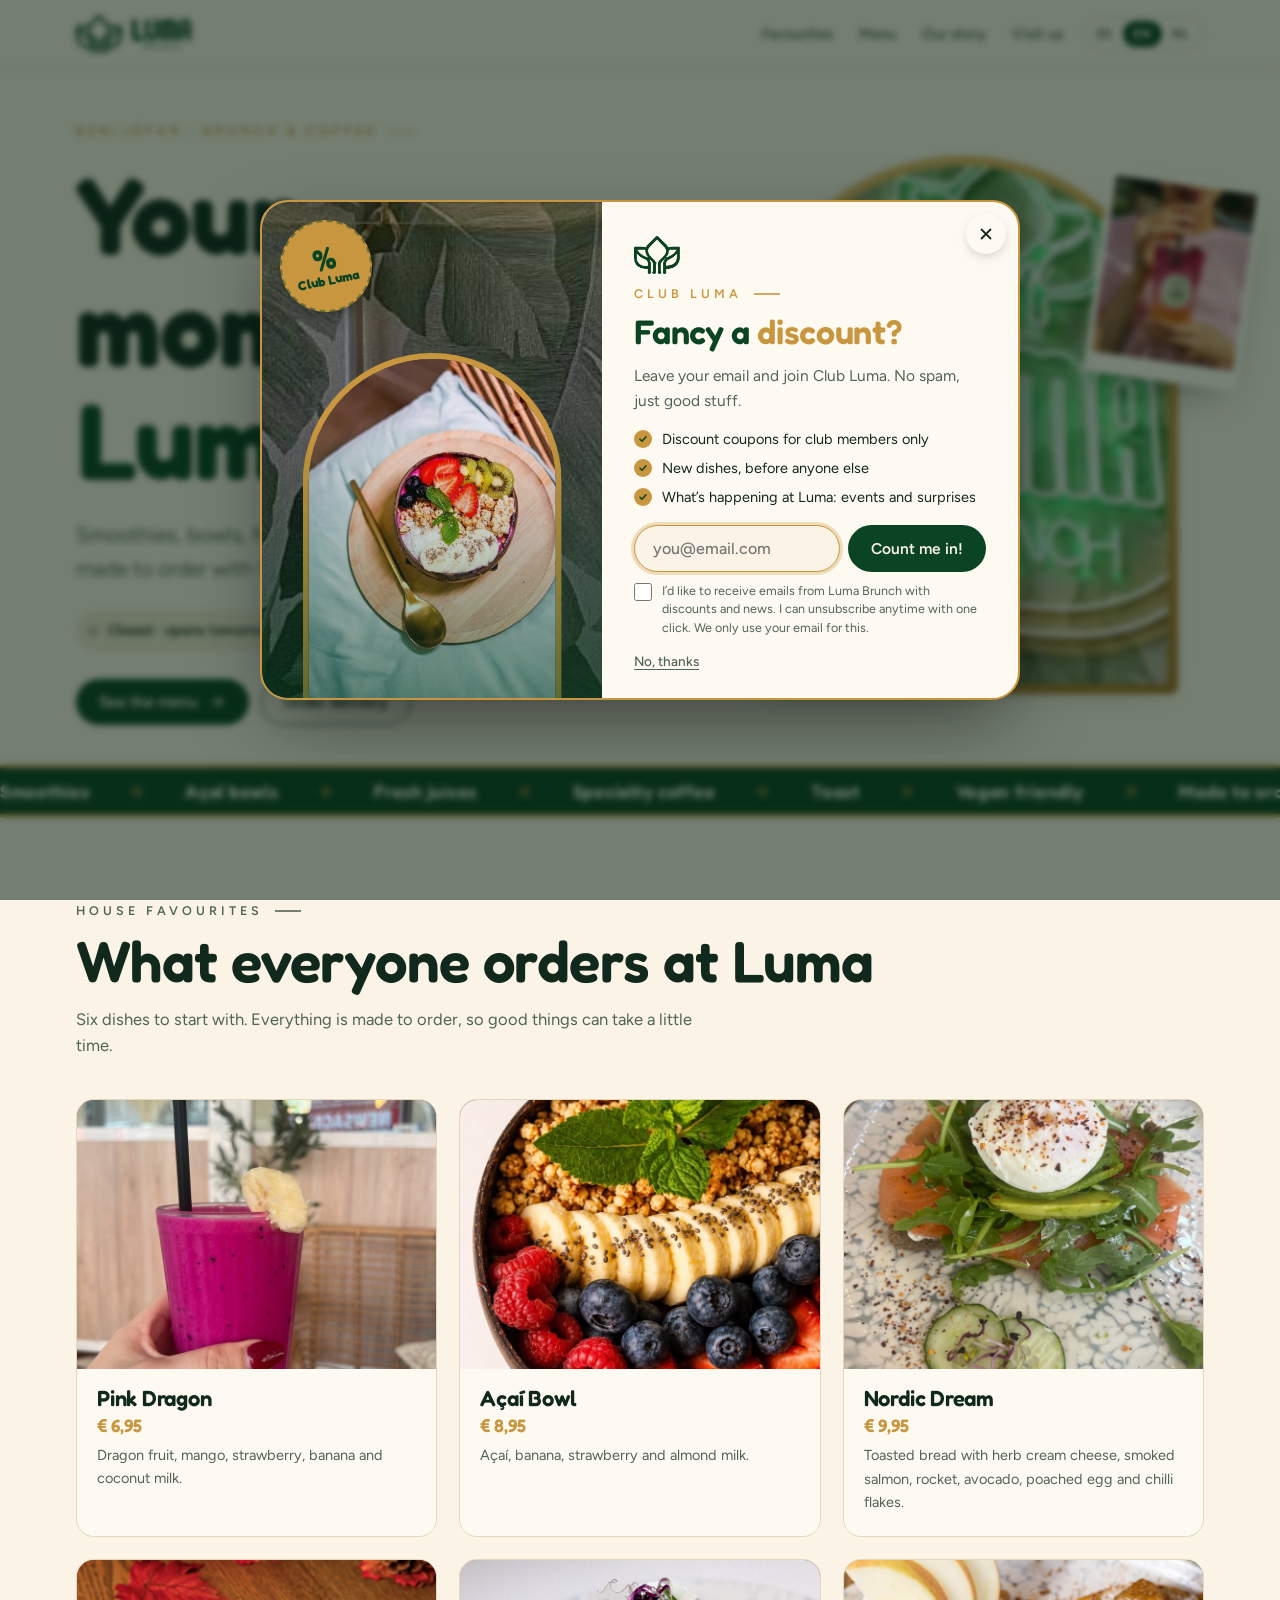
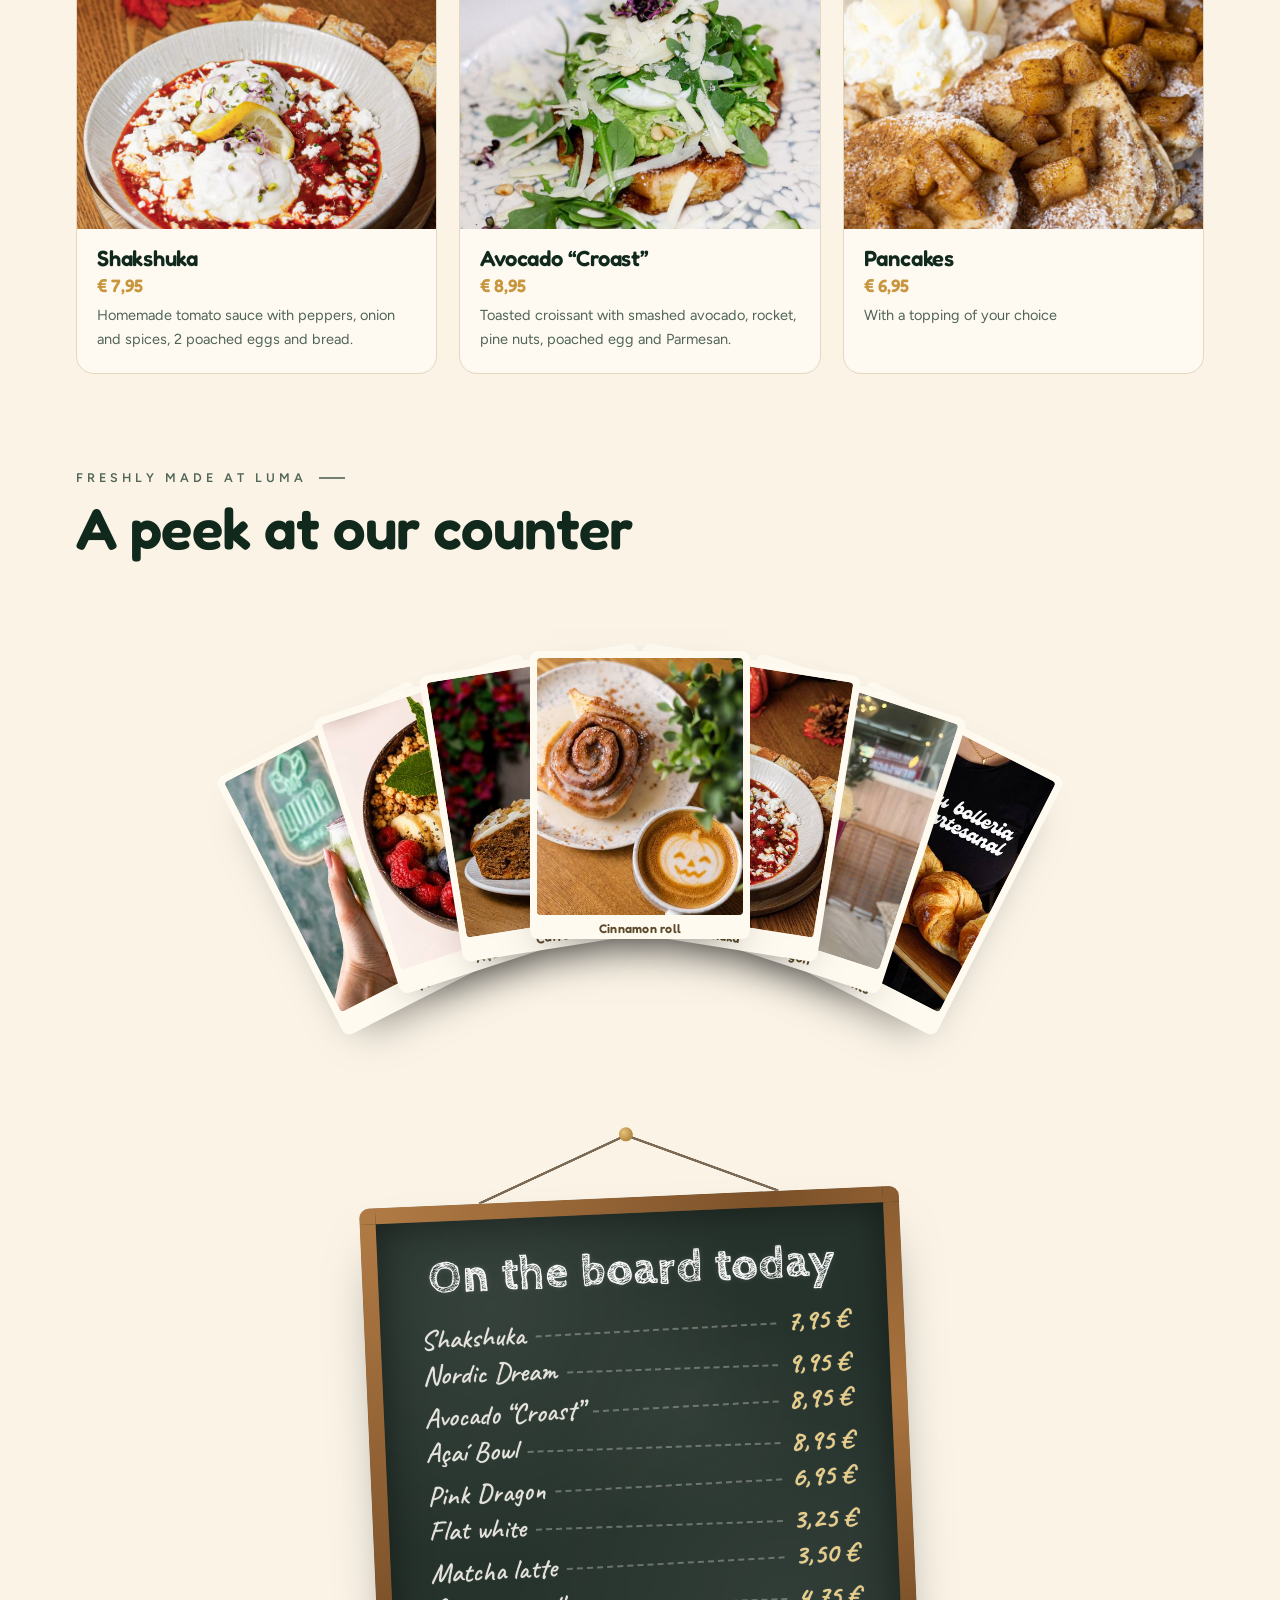
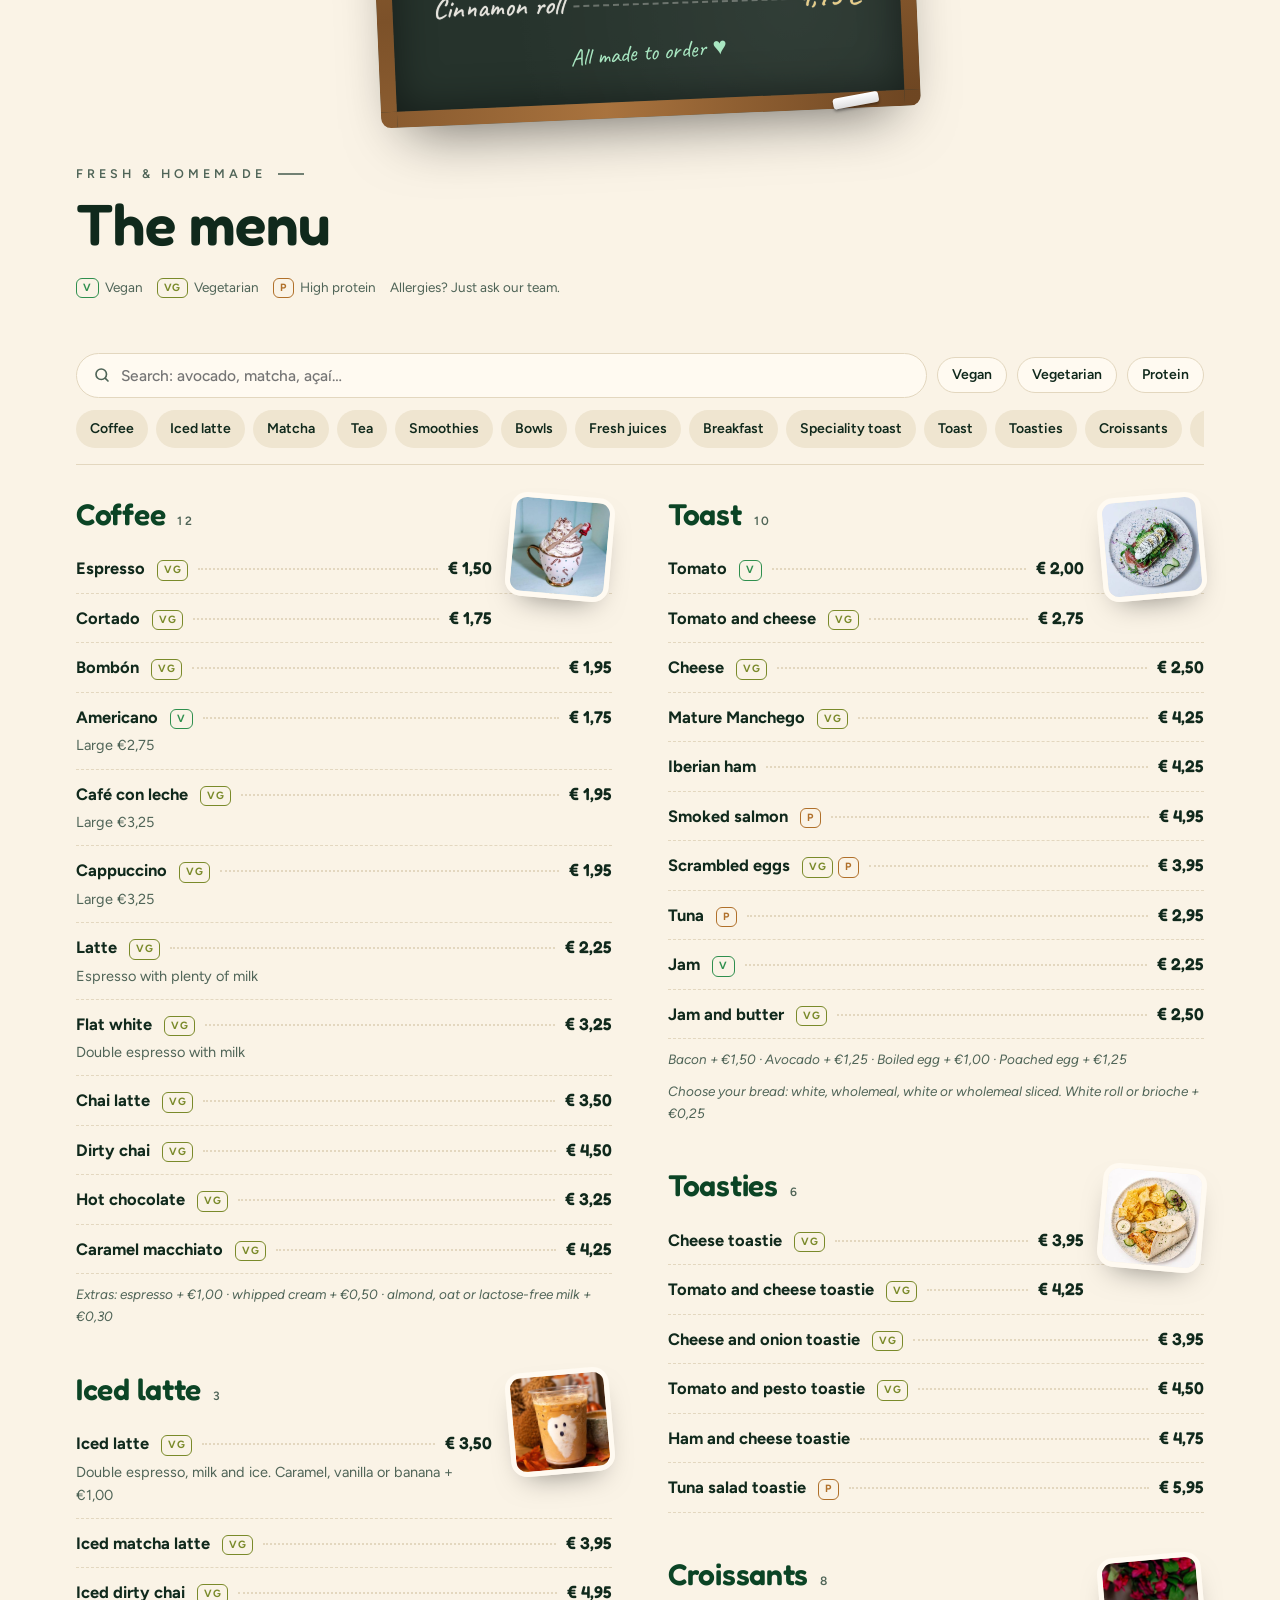
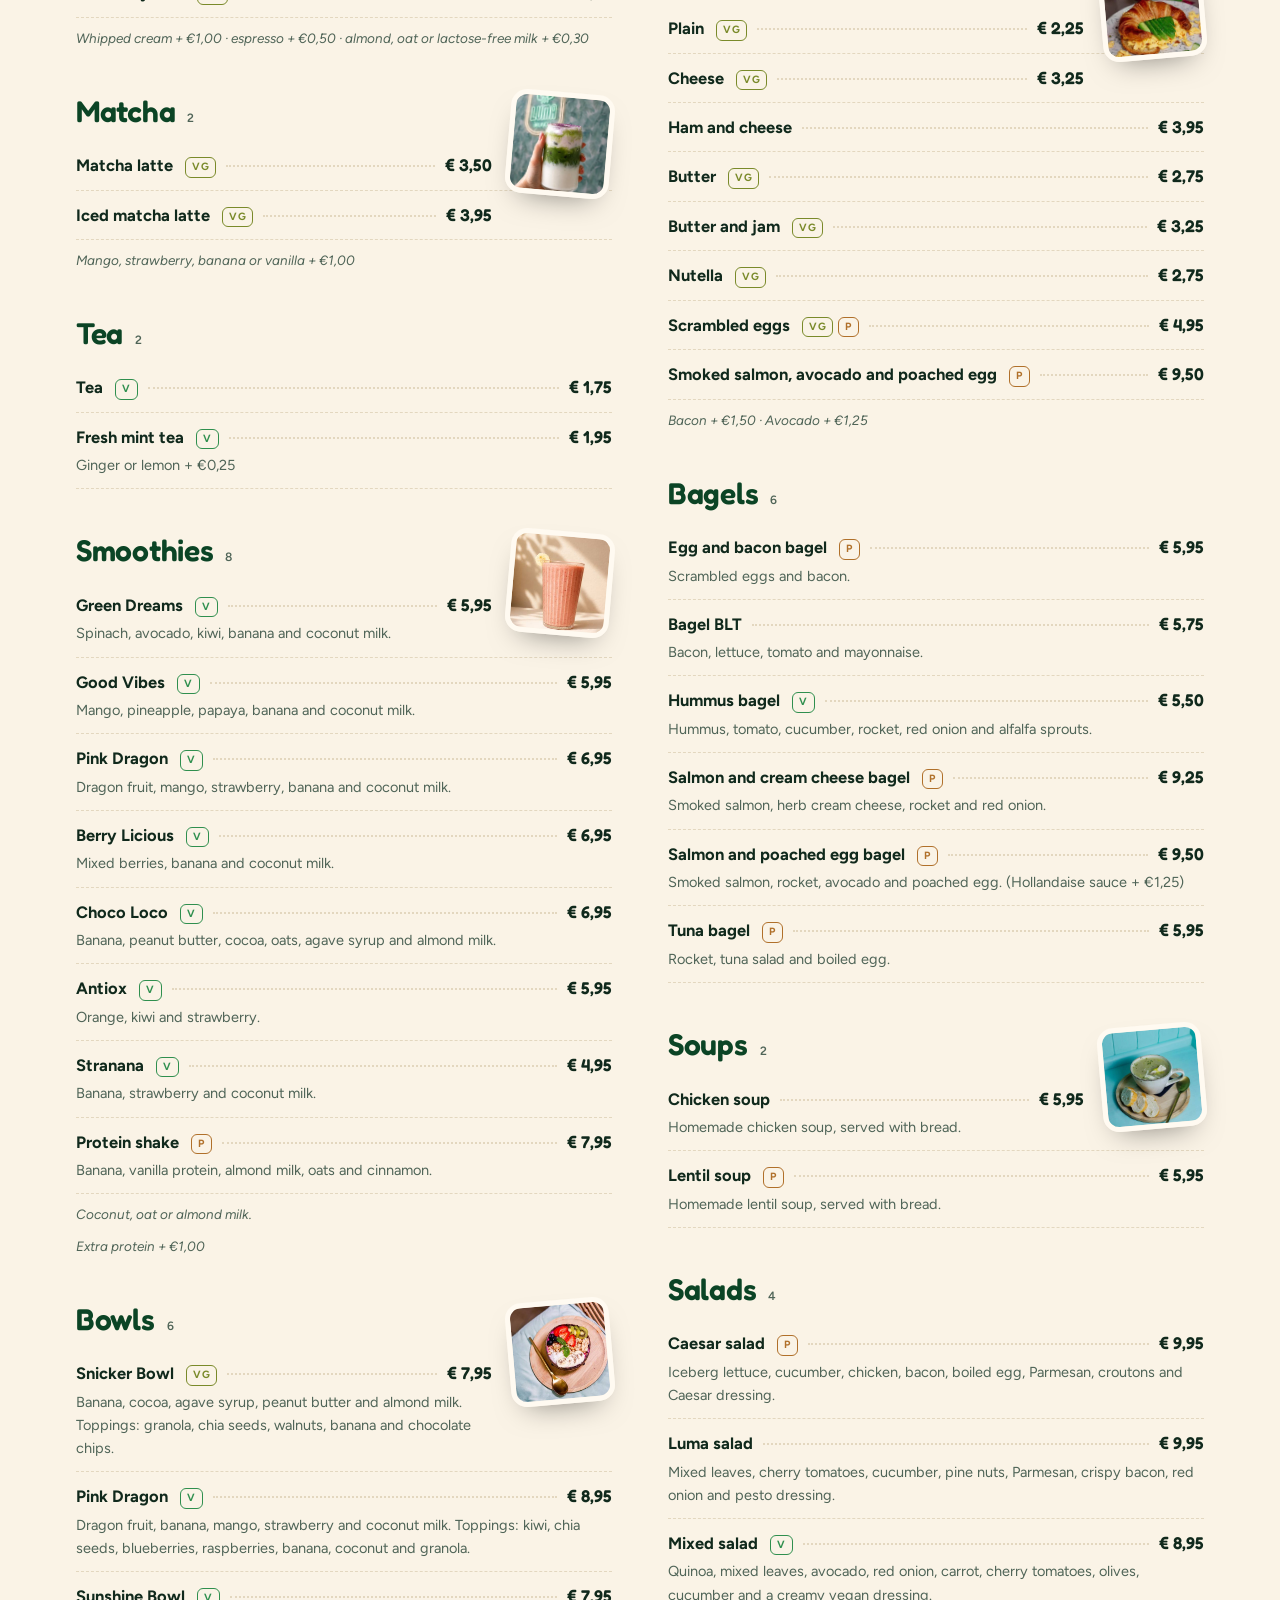
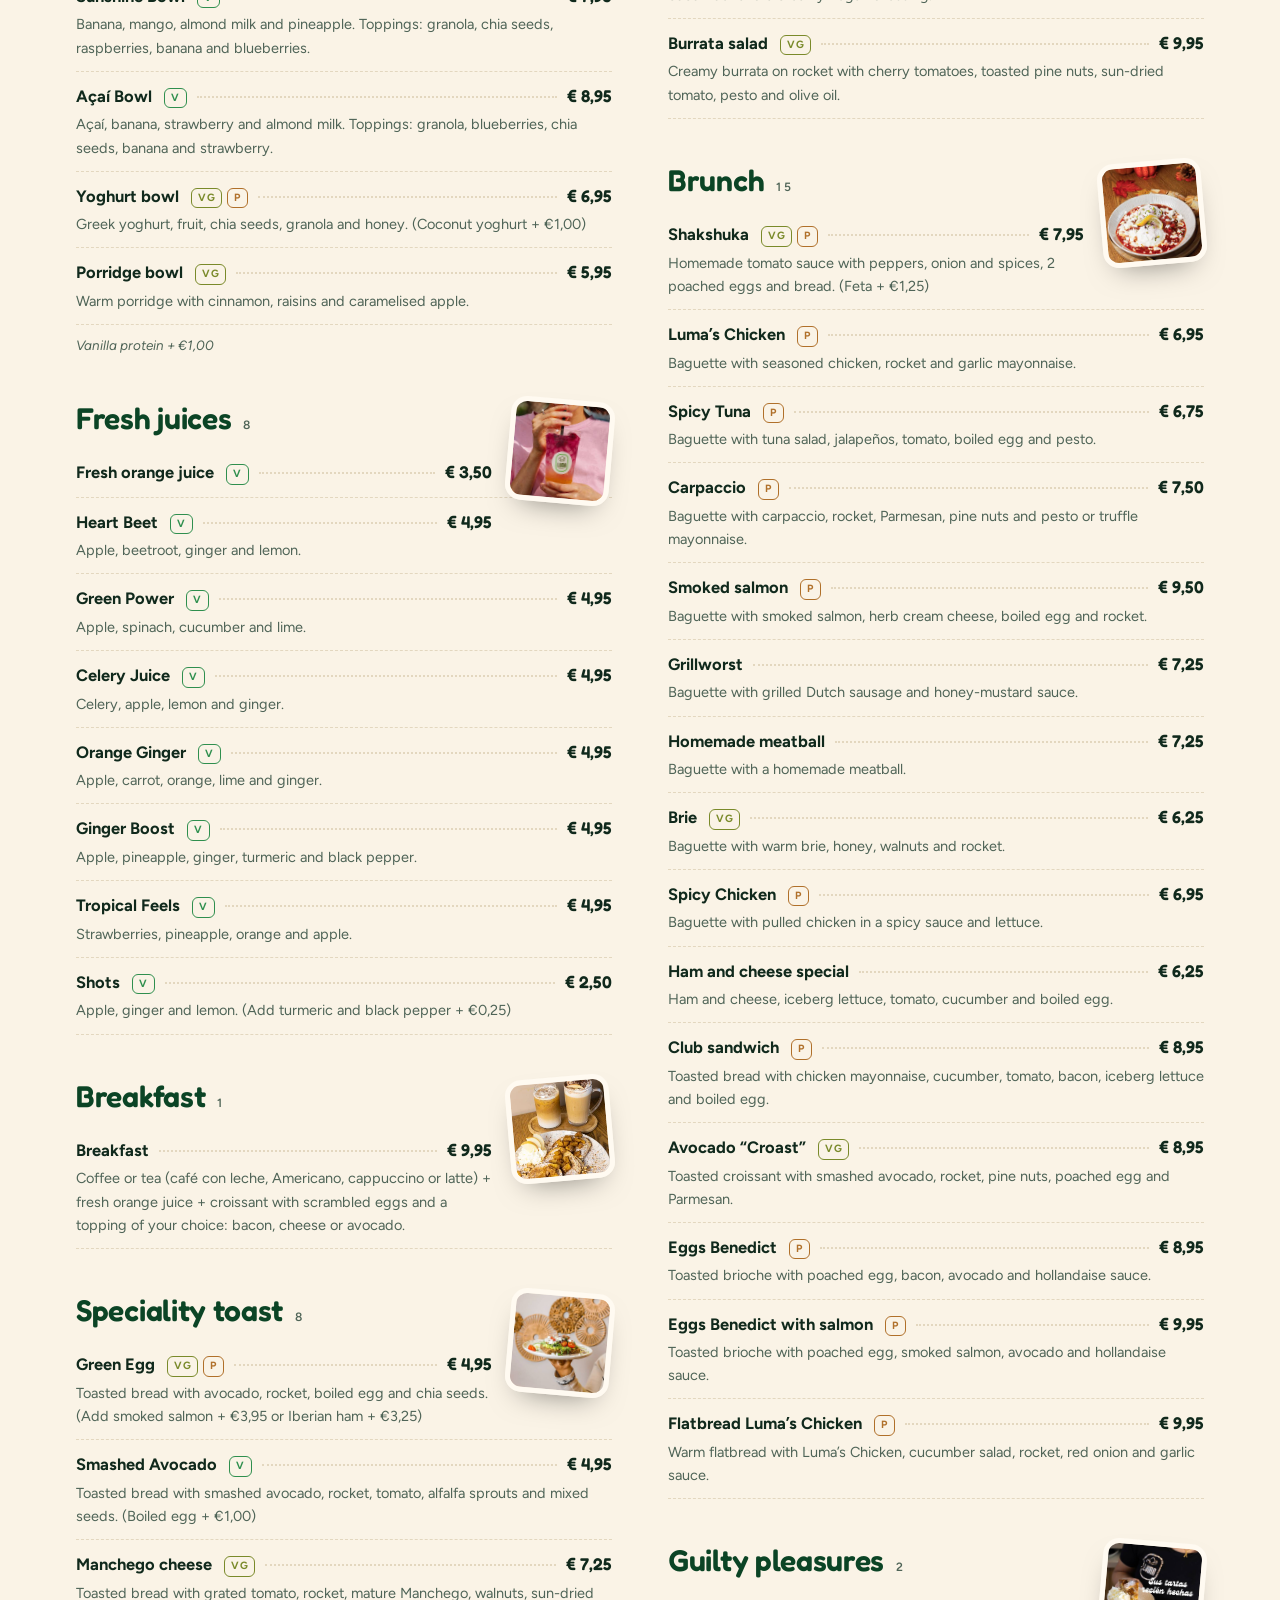
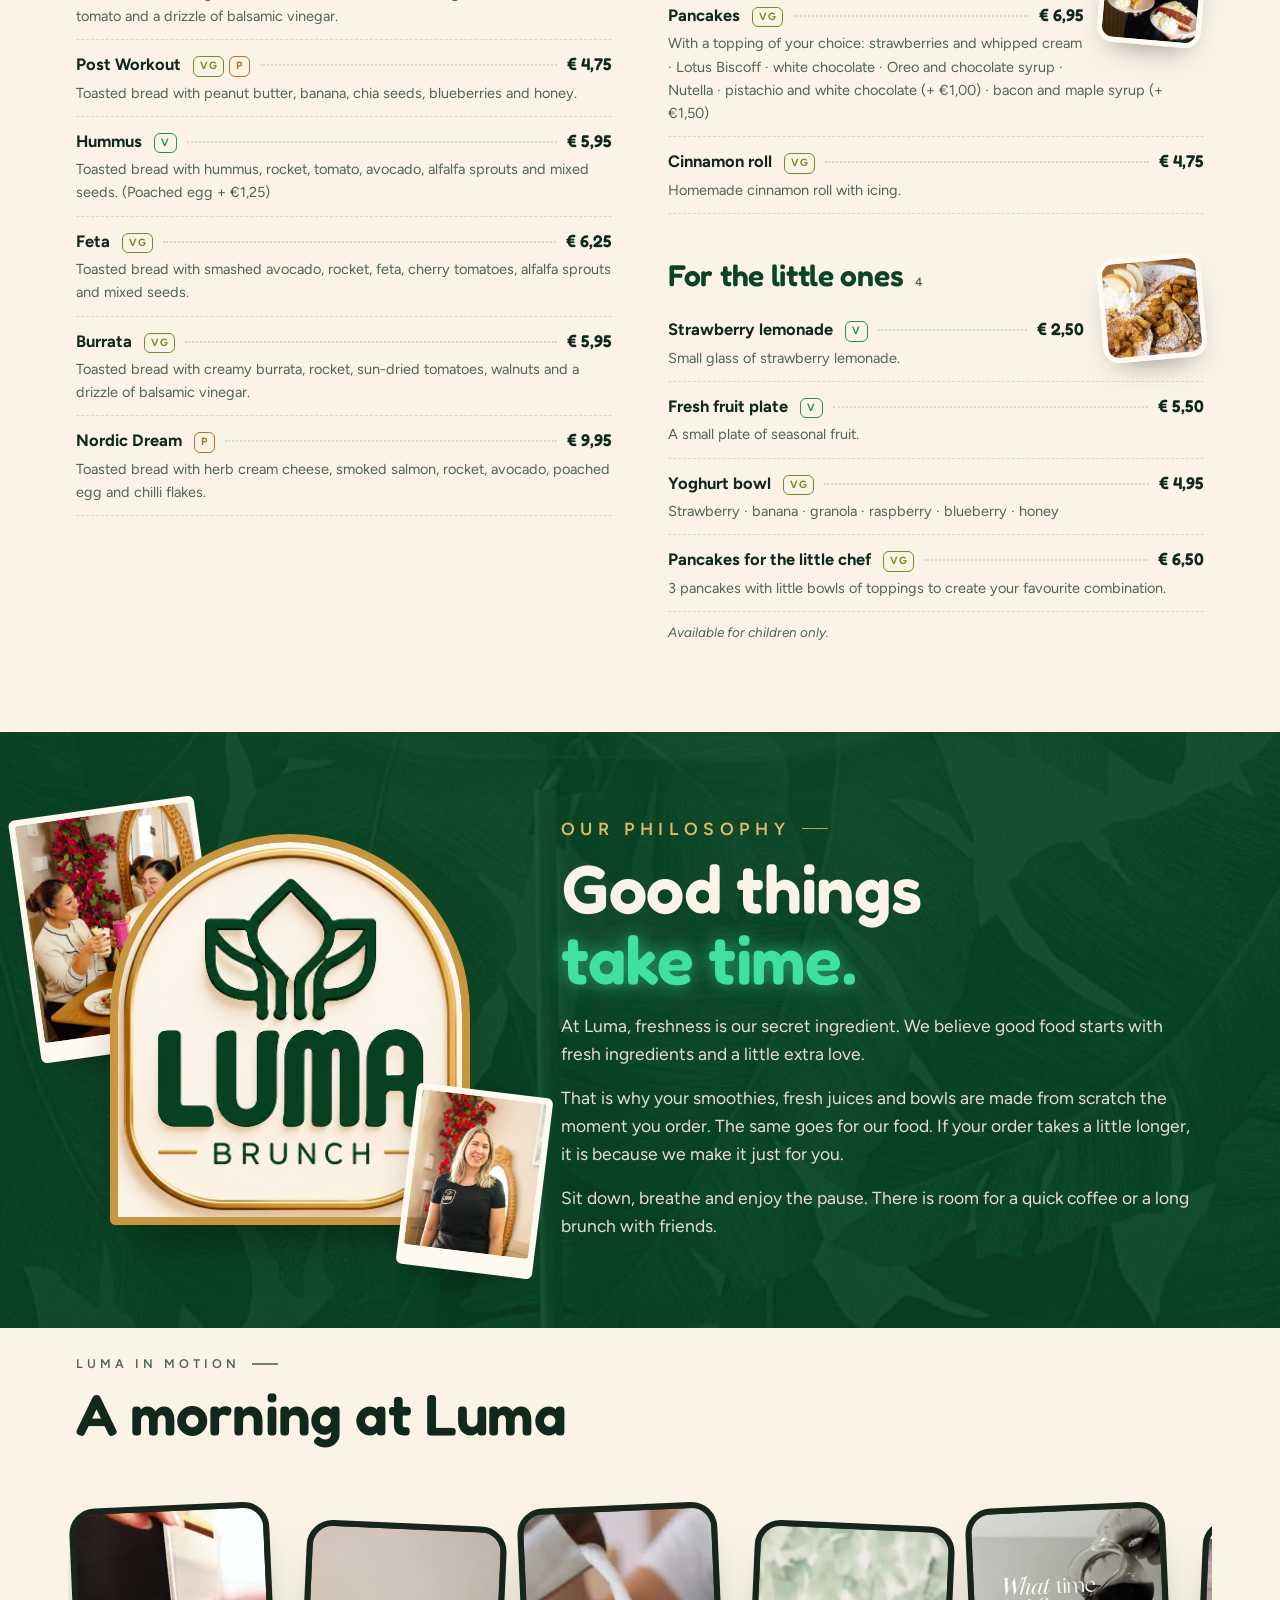
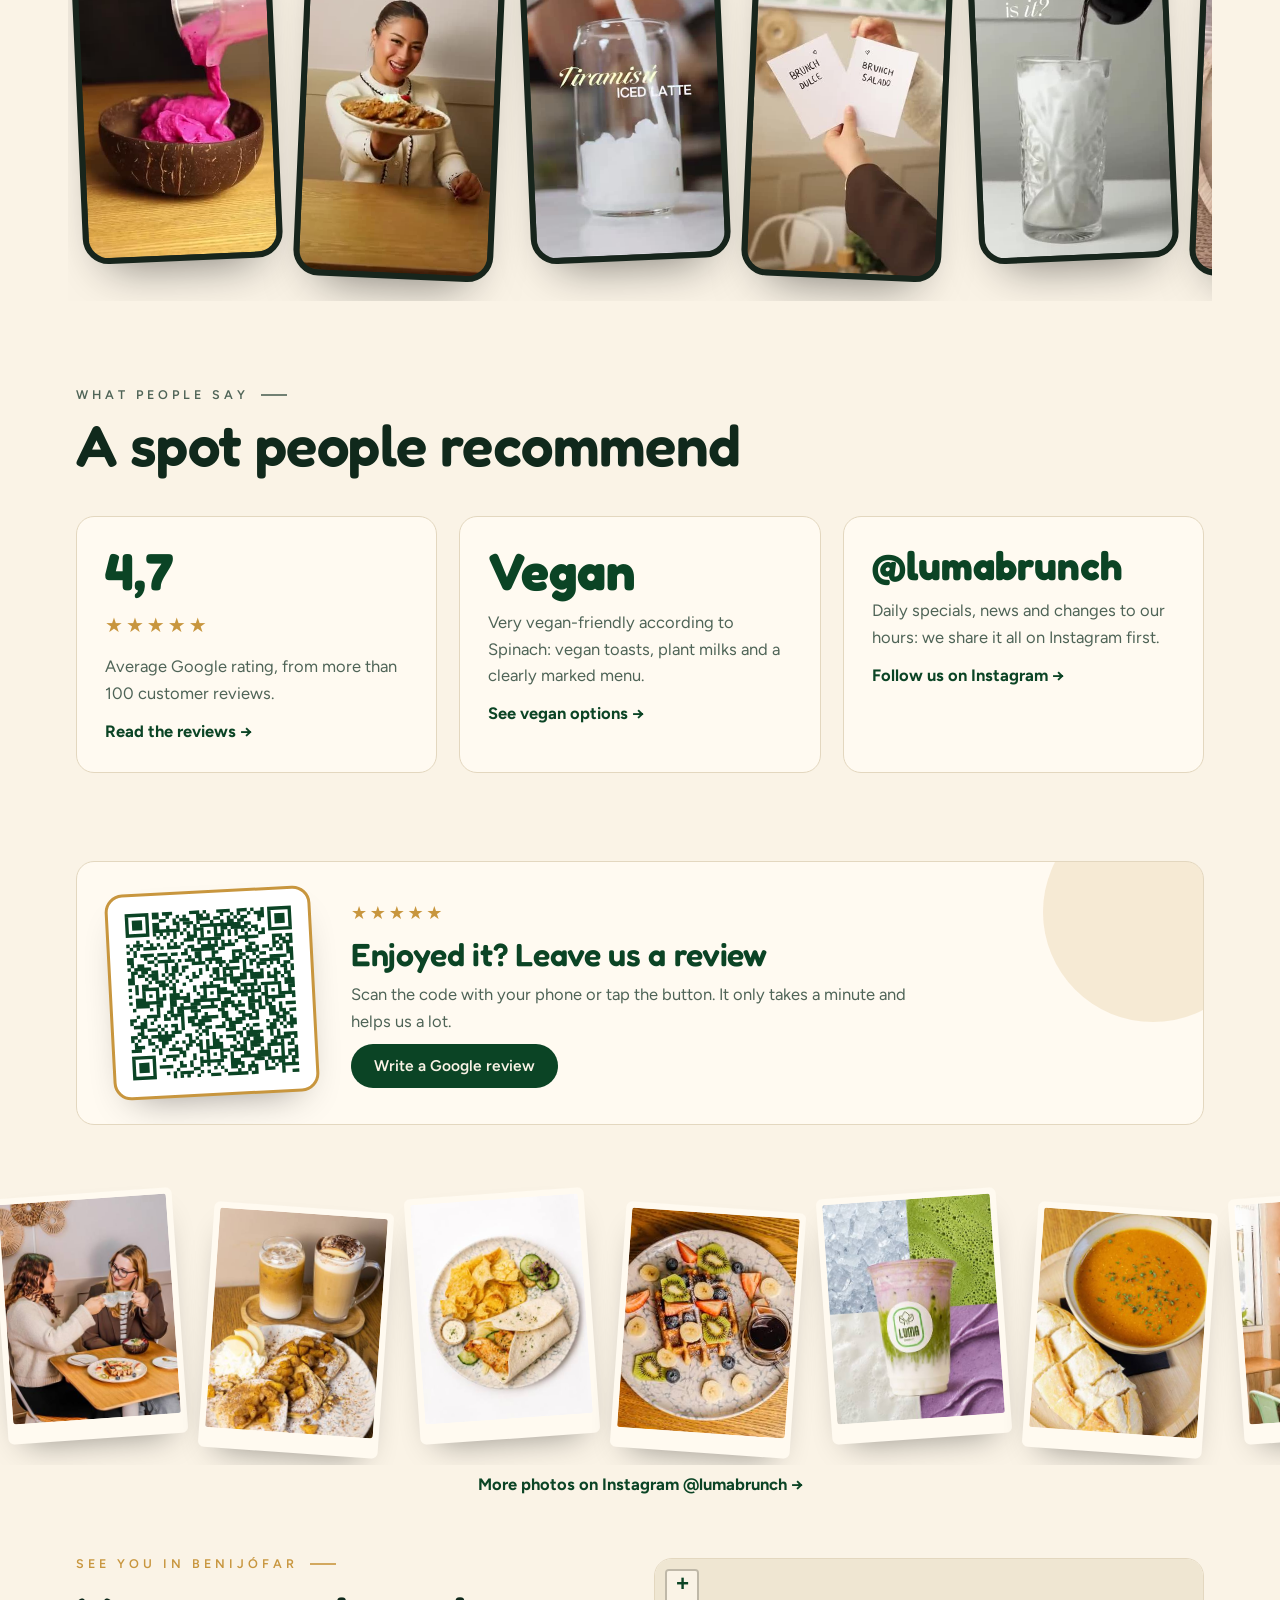
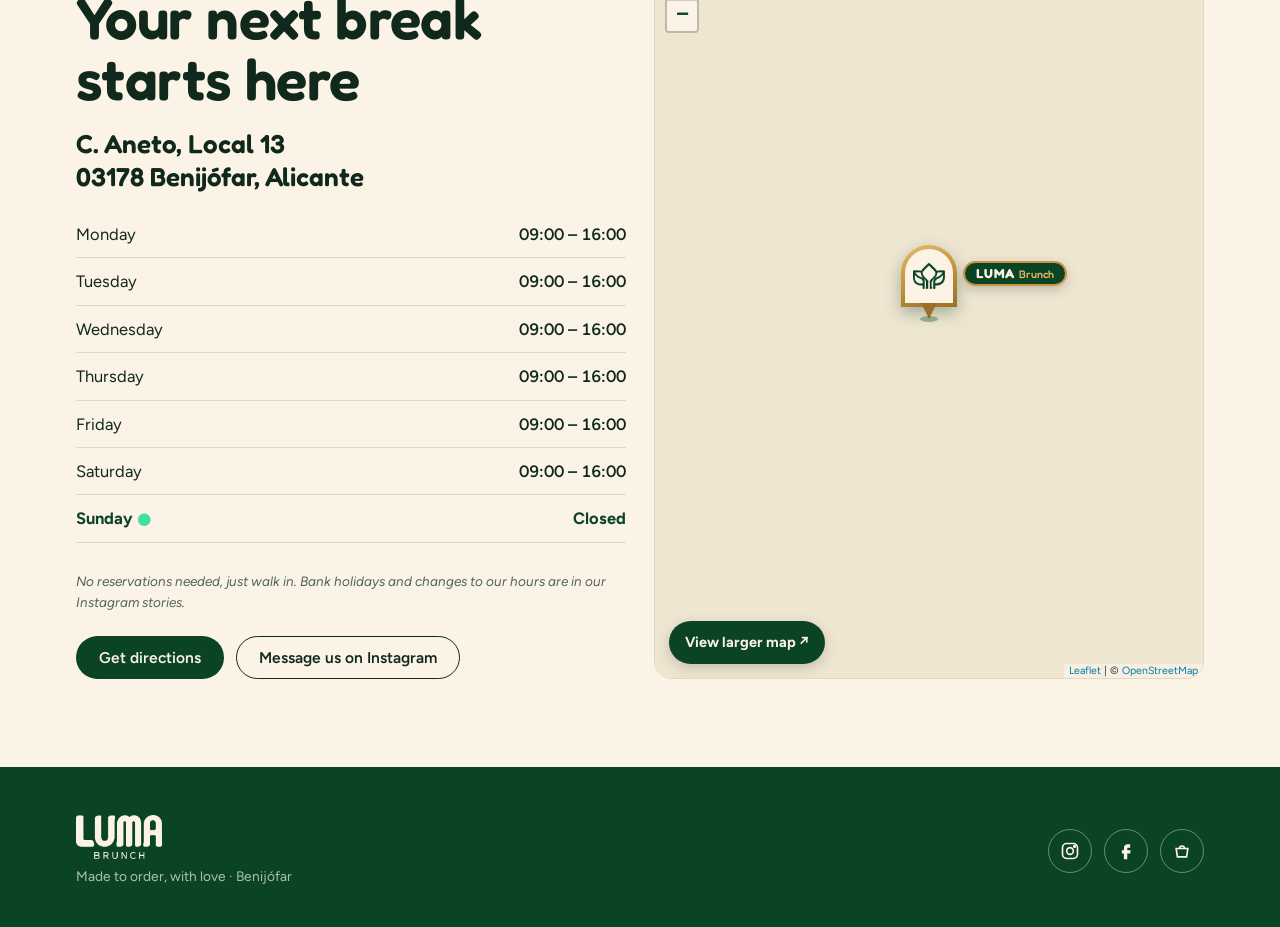
==== commit f6335351: "Club Luma pop-up aan voor alle bezoekers (doeladres nog open, er wordt nog niets verstuurd) Co-Autho" ====
--- a/index.html
+++ b/index.html
@@ -234,6 +234,11 @@
 
 .float-wa{position:fixed;right:calc(18px + env(safe-area-inset-right,0px));bottom:calc(18px + env(safe-area-inset-bottom,0px));z-index:40;width:58px;height:58px;border-radius:50%;background:#25d366;color:#fff;display:grid;place-items:center;box-shadow:0 12px 26px -10px rgba(0,0,0,.5)}
 .float-wa svg{width:30px;height:30px}
+.to-top{position:fixed;right:calc(16px + env(safe-area-inset-right,0px));bottom:calc(18px + env(safe-area-inset-bottom,0px));z-index:41;width:44px;height:44px;border-radius:50%;border:1.5px solid var(--gold);background:var(--surface);color:var(--accent);display:none;place-items:center;cursor:pointer;box-shadow:0 8px 20px -10px rgba(0,0,0,.45);opacity:0;transform:translateY(10px);pointer-events:none;transition:opacity .25s ease,transform .25s ease}
+.to-top svg{width:20px;height:20px}
+.to-top.on{opacity:1;transform:none;pointer-events:auto}
+.to-top.left{right:auto;left:calc(16px + env(safe-area-inset-left,0px))}
+@media (max-width:860px){.to-top{display:grid}}
 
 /* ===== echte foto's: polaroids, waaier, schuine panelen ===== */
 main{overflow-x:clip}
@@ -308,6 +313,51 @@
 .board .board-foot{text-align:center;font-size:24px;color:#a8e6c1;margin-top:14px;rotate:-2deg}
 .board .chalk{position:absolute;right:26px;bottom:-14px;width:46px;height:11px;border-radius:3px;background:linear-gradient(#fff,#ddd);rotate:-8deg;box-shadow:0 2px 3px rgba(0,0,0,.4)}
 @media (max-width:620px){.board{padding:26px 20px 24px;border-width:12px;rotate:-2deg}.board::before{top:-66px;height:54px;width:220px}.board::after{top:-74px}.board li{gap:6px}}
+/* ===== Club Luma: e-mail pop-up (verschijnt rond 50% scrollen, één keer per bezoeker) ===== */
+.club{position:fixed;inset:0;z-index:90;display:grid;place-items:center;padding:16px;background:rgba(6,30,18,.55);backdrop-filter:blur(3px);-webkit-backdrop-filter:blur(3px);opacity:0;transition:opacity .3s ease}
+.club.show{opacity:1}
+.club-card{position:relative;width:min(100%,760px);display:grid;grid-template-columns:.9fr 1.1fr;background:var(--surface);color:var(--fg);border-radius:28px;overflow:hidden;box-shadow:0 30px 80px -20px rgba(0,0,0,.55);border:2px solid var(--gold);transform:translateY(24px) scale(.98);transition:transform .4s cubic-bezier(.2,.9,.3,1.2)}
+.club.show .club-card{transform:none}
+.club-pic{position:relative;min-height:100%;background:var(--green) url(assets/img/leaves.jpg) center/cover}
+.club-pic::after{content:"";position:absolute;inset:0;background:linear-gradient(180deg,rgba(11,68,37,0) 45%,rgba(11,68,37,.55))}
+.club-pic .arch-ph{position:absolute;left:50%;bottom:0;transform:translateX(-50%);width:76%;aspect-ratio:3/4;border-radius:999px 999px 0 0;border:6px solid var(--gold);border-bottom:0;overflow:hidden;background:var(--cream)}
+.club-pic .arch-ph img{width:100%;height:100%;object-fit:cover}
+.club-pic .stamp{position:absolute;z-index:2;top:18px;left:18px;width:92px;height:92px;border-radius:50%;background:var(--gold);color:#0b4425;display:grid;place-items:center;text-align:center;font:700 13px/1.05 var(--f-display);letter-spacing:.02em;transform:rotate(-12deg);box-shadow:0 8px 20px -8px rgba(0,0,0,.5);border:2px dashed rgba(11,68,37,.45)}
+.club-pic .stamp b{display:block;font-size:30px;line-height:1}
+.club-body{padding:34px 32px 26px;display:flex;flex-direction:column;gap:14px}
+.club-body .mark{width:46px;height:auto}
+.club-body h2{font-size:clamp(26px,3.4vw,34px);color:var(--accent)}
+.club-body h2 em{font-style:normal;color:var(--gold)}
+.club-body p.lede{color:var(--muted);font-size:15.5px}
+.club-perks{list-style:none;margin:0;padding:0;display:grid;gap:6px;font-size:14.5px}
+.club-perks li{display:flex;gap:10px;align-items:flex-start}
+.club-perks li::before{content:"";flex:none;width:18px;height:18px;margin-top:2px;border-radius:50%;background:var(--gold) url("data:image/svg+xml,%3Csvg xmlns='http://www.w3.org/2000/svg' viewBox='0 0 24 24' fill='none' stroke='%230b4425' stroke-width='3.2' stroke-linecap='round' stroke-linejoin='round'%3E%3Cpath d='M6 12.5l4 4 8-9'/%3E%3C/svg%3E") center/12px no-repeat}
+.club-form{display:grid;gap:10px;margin-top:2px}
+.club-row{display:flex;gap:8px;flex-wrap:wrap}
+.club-row input[type=email]{flex:1 1 200px;min-width:0;padding:13px 18px;border-radius:999px;border:1.5px solid var(--line);background:var(--bg);color:var(--fg);font:500 16px/1.2 var(--f-body)}
+.club-row input[type=email]:focus{outline:none;border-color:var(--gold);box-shadow:0 0 0 3px rgba(200,150,62,.3)}
+.club-row .btn{flex:0 0 auto;justify-content:center}
+.club-ok{display:flex;gap:10px;align-items:flex-start;font-size:12.5px;line-height:1.45;color:var(--muted);cursor:pointer}
+.club-ok input{flex:none;width:18px;height:18px;margin:1px 0 0;accent-color:var(--green)}
+.club-err{color:#b3261e;font-size:13px;font-weight:600}
+.club-no{align-self:flex-start;background:none;border:0;padding:4px 0;color:var(--muted);font:500 13.5px/1 var(--f-body);text-decoration:underline;text-underline-offset:3px;cursor:pointer}
+.club-x{position:absolute;z-index:3;top:12px;right:12px;width:40px;height:40px;border-radius:50%;border:0;background:var(--surface);color:var(--fg);display:grid;place-items:center;cursor:pointer;box-shadow:0 4px 14px -6px rgba(0,0,0,.4)}
+.club-x svg{width:18px;height:18px}
+.club-thanks{display:grid;gap:10px}
+.club-thanks h2{font-size:30px}
+.hp{position:absolute!important;left:-9999px!important;width:1px;height:1px;overflow:hidden}
+@media (prefers-color-scheme:dark){:root:not([data-theme="light"]) .club-err{color:#ffb4a9}}
+:root[data-theme="dark"] .club-err{color:#ffb4a9}
+@media (max-width:700px){
+  .club{place-items:end center;padding:0}
+  .club-card{grid-template-columns:1fr;border-radius:26px 26px 0 0;border-width:2px 0 0;max-height:92vh;max-height:92dvh;overflow-y:auto;transform:translateY(100%)}
+  .club-pic{height:150px;min-height:0}
+  .club-pic .arch-ph{width:44%;aspect-ratio:auto;height:128px}
+  .club-pic .stamp{width:74px;height:74px;font-size:11px;top:14px;left:14px}.club-pic .stamp b{font-size:24px}
+  .club-body{padding:20px 18px calc(18px + env(safe-area-inset-bottom,0px));gap:11px}
+  .club-body .mark{display:none}
+  .club-row .btn{flex:1 1 100%}
+}
 </style>
 </head>
 <body>
@@ -546,7 +596,44 @@
   </div>
 </footer>
 
+<button type="button" class="to-top" id="toTop" aria-label="Volver arriba" data-i-aria="to_top"><svg viewBox="0 0 24 24" fill="none" stroke="currentColor" stroke-width="2.4" stroke-linecap="round" stroke-linejoin="round"><path d="M6 14l6-6 6 6"/></svg></button>
 <a class="float-wa" id="waFloat" href="#" target="_blank" rel="noopener" aria-label="WhatsApp" hidden><svg viewBox="0 0 24 24" fill="currentColor"><path d="M12 2a10 10 0 0 0-8.6 15.1L2 22l5-1.3A10 10 0 1 0 12 2Zm0 18.2a8.2 8.2 0 0 1-4.2-1.2l-.3-.2-3 .8.8-2.9-.2-.3A8.2 8.2 0 1 1 12 20.2Zm4.5-6.1c-.2-.1-1.5-.7-1.7-.8-.2-.1-.4-.1-.6.1l-.8 1c-.1.2-.3.2-.5.1a6.7 6.7 0 0 1-3.3-2.9c-.3-.4.2-.4.7-1.3.1-.2 0-.3 0-.4l-.8-1.8c-.2-.5-.4-.4-.6-.4h-.5a1 1 0 0 0-.7.3 3 3 0 0 0-.9 2.2 5.2 5.2 0 0 0 1.1 2.7 11.8 11.8 0 0 0 4.5 4c1.7.7 2.3.8 3.2.6.5-.1 1.5-.6 1.7-1.2.2-.6.2-1.1.2-1.2-.1-.1-.3-.2-.5-.3Z"/></svg></a>
+
+<!-- ===== Club Luma pop-up ===== -->
+<div class="club" id="club" hidden role="dialog" aria-modal="true" aria-labelledby="clubTitle">
+  <div class="club-card">
+    <button type="button" class="club-x" id="clubX" aria-label="Cerrar" data-i-aria="club_close"><svg viewBox="0 0 24 24" fill="none" stroke="currentColor" stroke-width="2.4" stroke-linecap="round"><path d="M6 6l12 12M18 6L6 18"/></svg></button>
+    <div class="club-pic" aria-hidden="true">
+      <div class="stamp"><span><b>%</b><span data-i="club_stamp">Club Luma</span></span></div>
+      <div class="arch-ph"><img src="assets/img/fotos/pink-dragon-bowl-s.jpg" alt="" loading="lazy"></div>
+    </div>
+    <div class="club-body">
+      <div id="clubStep1" style="display:contents">
+        <img class="mark" src="assets/img/mark-green.png" alt="">
+        <p class="eyebrow left" data-i="club_eyebrow">Club Luma</p>
+        <h2 id="clubTitle" data-i-html="club_h2">¿Te apetece un <em>descuento?</em></h2>
+        <p class="lede" data-i="club_lede">Déjanos tu email y entra en el Club Luma.</p>
+        <ul class="club-perks"><li data-i="club_p1">Cupones de descuento solo para el club</li><li data-i="club_p2">Los platos nuevos, antes que nadie</li><li data-i="club_p3">Lo que pasa en Luma: eventos y sorpresas</li></ul>
+        <form class="club-form" id="clubForm" novalidate>
+          <div class="club-row">
+            <input type="email" name="EMAIL" id="clubEmail" required autocomplete="email" inputmode="email" placeholder="tu@email.com" data-i-ph="club_ph" aria-label="Email">
+            <button class="btn btn-primary" type="submit" id="clubSend"><span data-i="club_btn">¡Me apunto!</span></button>
+          </div>
+          <input class="hp" type="text" name="email_address_check" value="" tabindex="-1" autocomplete="off" aria-hidden="true">
+          <label class="club-ok"><input type="checkbox" id="clubOk" name="OPT_IN" value="1" required><span data-i="club_consent">Quiero recibir emails de Luma Brunch con descuentos y novedades. Puedo darme de baja cuando quiera con un clic. Usamos tu email solo para esto.</span></label>
+          <p class="club-err" id="clubErr" role="alert" hidden></p>
+        </form>
+        <button type="button" class="club-no" id="clubNo" data-i="club_no">No, gracias</button>
+      </div>
+      <div class="club-thanks" id="clubStep2" hidden>
+        <img class="mark" src="assets/img/mark-green.png" alt="">
+        <h2 data-i="club_ty_h">¡Bienvenido al club!</h2>
+        <p class="lede" data-i="club_ty_p">Revisa tu bandeja de entrada y confirma tu email. Así te llega tu primer cupón.</p>
+        <button type="button" class="btn btn-primary" id="clubDone" style="justify-self:start"><span data-i="club_ty_btn">Seguir mirando</span></button>
+      </div>
+    </div>
+  </div>
+</div>
 
 <script src="assets/menu.js"></script>
 <script>
@@ -555,7 +642,7 @@
 const OPEN = {1:["09:00","16:00"],2:["09:00","16:00"],3:["09:00","16:00"],4:["09:00","16:00"],5:["09:00","16:00"],6:["09:00","16:00"]}; // 0 = domingo (cerrado)
 
 const T = {
-es:{nav_fav:"Favoritos",nav_menu:"La carta",nav_story:"Nuestra historia",nav_visit:"Visítanos",hero_eyebrow:"Benijófar · Brunch & Coffee",hero_h1a:"Tu momento",hero_lede:"Smoothies, bowls, zumos naturales y tostadas, preparados al momento con ingredientes frescos.",cta_menu:"Ver la carta",cta_glovo:"Pide a domicilio",tag_reviews:"104 reseñas en Google",neon_alt:"Letrero de neón de Luma Brunch sobre papel pintado de hojas de plátano",
+es:{to_top:"Volver arriba",club_eyebrow:"Club Luma",club_stamp:"Club Luma",club_h2:"¿Te apetece un <em>descuento?</em>",club_lede:"Déjanos tu email y entra en el Club Luma. Sin spam, solo cosas ricas.",club_p1:"Cupones de descuento solo para el club",club_p2:"Los platos nuevos, antes que nadie",club_p3:"Lo que pasa en Luma: eventos y sorpresas",club_ph:"tu@email.com",club_btn:"¡Me apunto!",club_consent:"Quiero recibir emails de Luma Brunch con descuentos y novedades. Puedo darme de baja cuando quiera con un clic. Usamos tu email solo para esto.",club_no:"No, gracias",club_close:"Cerrar",club_err_mail:"Escribe un email válido.",club_err_ok:"Marca la casilla para poder enviarte emails.",club_err_net:"Algo ha fallado. Inténtalo de nuevo en un momento.",club_ty_h:"¡Bienvenido al club!",club_ty_p:"Revisa tu bandeja de entrada y confirma tu email. Así te llega tu primer cupón.",club_ty_btn:"Seguir mirando",nav_fav:"Favoritos",nav_menu:"La carta",nav_story:"Nuestra historia",nav_visit:"Visítanos",hero_eyebrow:"Benijófar · Brunch & Coffee",hero_h1a:"Tu momento",hero_lede:"Smoothies, bowls, zumos naturales y tostadas, preparados al momento con ingredientes frescos.",cta_menu:"Ver la carta",cta_glovo:"Pide a domicilio",tag_reviews:"104 reseñas en Google",neon_alt:"Letrero de neón de Luma Brunch sobre papel pintado de hojas de plátano",
 fav_eyebrow:"Los favoritos de la casa",fav_h2:"Lo que más se pide en Luma",fav_p:"Seis platos para empezar. Todo se prepara al momento, así que lo bueno a veces tarda un poquito.",
 menu_eyebrow:"Fresh & homemade",menu_h2:"La carta",lg_v:"Vegano",lg_vg:"Vegetariano",lg_p:"Rico en proteína",f_p:"Proteína",lg_allerg:"¿Alergias? Pregunta a nuestro equipo.",search_ph:"Busca: aguacate, matcha, açaí…",empty:"Nada coincide con tu búsqueda.",
 story_eyebrow:"Nuestra filosofía",story_h2:"Lo bueno <em>necesita tiempo.</em>",story_p1:"En Luma, la frescura es nuestro ingrediente secreto. Creemos que la buena comida empieza con ingredientes frescos y un poquito más de cariño.",story_p2:"Por eso preparamos tus smoothies, zumos naturales y bowls desde cero en el momento en que los pides. Y lo mismo con nuestros platos. Si tu pedido tarda un poco más, es porque lo hacemos especialmente para ti.",story_p3:"Siéntate, respira y disfruta de la pausa. Hay sitio para un café rápido o para un brunch largo con amigos.",
@@ -565,7 +652,7 @@
 days:["Domingo","Lunes","Martes","Miércoles","Jueves","Viernes","Sábado"],tomorrow:"mañana",
 ticker:["Smoothies","Açaí bowls","Zumos naturales","Specialty coffee","Tostadas","Vegan friendly","Hecho al momento","Brunch"],
 wa_msg:"¡Hola Luma! Tengo una pregunta:"},
-en:{nav_fav:"Favourites",nav_menu:"Menu",nav_story:"Our story",nav_visit:"Visit us",hero_eyebrow:"Benijófar · Brunch & Coffee",hero_h1a:"Your moment at",hero_lede:"Smoothies, bowls, fresh juices and toast, made to order with fresh ingredients.",cta_menu:"See the menu",cta_glovo:"Order delivery",tag_reviews:"104 Google reviews",neon_alt:"Luma Brunch neon sign on banana-leaf wallpaper",
+en:{to_top:"Back to top",club_eyebrow:"Club Luma",club_stamp:"Club Luma",club_h2:"Fancy a <em>discount?</em>",club_lede:"Leave your email and join Club Luma. No spam, just good stuff.",club_p1:"Discount coupons for club members only",club_p2:"New dishes, before anyone else",club_p3:"What’s happening at Luma: events and surprises",club_ph:"you@email.com",club_btn:"Count me in!",club_consent:"I’d like to receive emails from Luma Brunch with discounts and news. I can unsubscribe anytime with one click. We only use your email for this.",club_no:"No, thanks",club_close:"Close",club_err_mail:"Please enter a valid email.",club_err_ok:"Tick the box so we can email you.",club_err_net:"Something went wrong. Please try again in a moment.",club_ty_h:"Welcome to the club!",club_ty_p:"Check your inbox and confirm your email. That’s how your first coupon reaches you.",club_ty_btn:"Keep browsing",nav_fav:"Favourites",nav_menu:"Menu",nav_story:"Our story",nav_visit:"Visit us",hero_eyebrow:"Benijófar · Brunch & Coffee",hero_h1a:"Your moment at",hero_lede:"Smoothies, bowls, fresh juices and toast, made to order with fresh ingredients.",cta_menu:"See the menu",cta_glovo:"Order delivery",tag_reviews:"104 Google reviews",neon_alt:"Luma Brunch neon sign on banana-leaf wallpaper",
 fav_eyebrow:"House favourites",fav_h2:"What everyone orders at Luma",fav_p:"Six dishes to start with. Everything is made to order, so good things can take a little time.",
 menu_eyebrow:"Fresh & homemade",menu_h2:"The menu",lg_v:"Vegan",lg_vg:"Vegetarian",lg_p:"High protein",f_p:"Protein",lg_allerg:"Allergies? Just ask our team.",search_ph:"Search: avocado, matcha, açaí…",empty:"Nothing matches your search.",
 story_eyebrow:"Our philosophy",story_h2:"Good things <em>take time.</em>",story_p1:"At Luma, freshness is our secret ingredient. We believe good food starts with fresh ingredients and a little extra love.",story_p2:"That is why your smoothies, fresh juices and bowls are made from scratch the moment you order. The same goes for our food. If your order takes a little longer, it is because we make it just for you.",story_p3:"Sit down, breathe and enjoy the pause. There is room for a quick coffee or a long brunch with friends.",
@@ -575,7 +662,7 @@
 days:["Sunday","Monday","Tuesday","Wednesday","Thursday","Friday","Saturday"],tomorrow:"tomorrow",
 ticker:["Smoothies","Açaí bowls","Fresh juices","Specialty coffee","Toast","Vegan friendly","Made to order","Brunch"],
 wa_msg:"Hi Luma! I have a question:"},
-nl:{nav_fav:"Favorieten",nav_menu:"De kaart",nav_story:"Ons verhaal",nav_visit:"Bezoek ons",hero_eyebrow:"Benijófar · Brunch & Coffee",hero_h1a:"Jouw moment bij",hero_lede:"Smoothies, bowls, verse sappen en toasts, vers voor je bereid met verse ingrediënten.",cta_menu:"Bekijk de kaart",cta_glovo:"Laat bezorgen",tag_reviews:"104 Google-reviews",neon_alt:"Neonbord van Luma Brunch op behang met bananenbladeren",
+nl:{to_top:"Terug naar boven",club_eyebrow:"Club Luma",club_stamp:"Club Luma",club_h2:"Zin in <em>korting?</em>",club_lede:"Laat je e-mailadres achter en word lid van Club Luma. Geen spam, alleen lekkere dingen.",club_p1:"Kortingsbonnen, alleen voor clubleden",club_p2:"Nieuwe gerechten, als eerste",club_p3:"Wat er gebeurt bij Luma: events en verrassingen",club_ph:"jij@email.com",club_btn:"Ik doe mee!",club_consent:"Ik wil e-mails van Luma Brunch ontvangen met kortingen en nieuws. Ik kan me altijd met één klik afmelden. We gebruiken je e-mailadres alleen hiervoor.",club_no:"Nee, bedankt",club_close:"Sluiten",club_err_mail:"Vul een geldig e-mailadres in.",club_err_ok:"Vink het vakje aan, dan mogen we je mailen.",club_err_net:"Er ging iets mis. Probeer het zo nog eens.",club_ty_h:"Welkom bij de club!",club_ty_p:"Kijk in je inbox en bevestig je e-mailadres. Zo krijg je je eerste kortingsbon.",club_ty_btn:"Verder kijken",nav_fav:"Favorieten",nav_menu:"De kaart",nav_story:"Ons verhaal",nav_visit:"Bezoek ons",hero_eyebrow:"Benijófar · Brunch & Coffee",hero_h1a:"Jouw moment bij",hero_lede:"Smoothies, bowls, verse sappen en toasts, vers voor je bereid met verse ingrediënten.",cta_menu:"Bekijk de kaart",cta_glovo:"Laat bezorgen",tag_reviews:"104 Google-reviews",neon_alt:"Neonbord van Luma Brunch op behang met bananenbladeren",
 fav_eyebrow:"Favorieten van het huis",fav_h2:"Wat iedereen bestelt bij Luma",fav_p:"Zes gerechten om mee te beginnen. Alles wordt vers bereid, dus goede dingen kosten soms even tijd.",
 menu_eyebrow:"Fresh & homemade",menu_h2:"De kaart",lg_v:"Vegan",lg_vg:"Vegetarisch",lg_p:"Eiwitrijk",f_p:"Eiwitrijk",lg_allerg:"Allergieën? Vraag het ons team.",search_ph:"Zoek: avocado, matcha, açaí…",empty:"Niets gevonden voor je zoekopdracht.",
 story_eyebrow:"Onze filosofie",story_h2:"Goede dingen <em>kosten tijd.</em>",story_p1:"Bij Luma is versheid ons geheime ingrediënt. Wij geloven dat lekker eten begint met verse ingrediënten en een beetje extra liefde.",story_p2:"Daarom maken we je smoothies, verse sappen en bowls helemaal vers zodra je bestelt. Hetzelfde geldt voor onze gerechten. Duurt het iets langer? Dan maken we het speciaal voor jou.",story_p3:"Ga zitten, adem uit en geniet van de pauze. Er is plek voor een snelle koffie of een lange brunch met vrienden.",
@@ -615,6 +702,7 @@
   document.querySelectorAll("[data-i-html]").forEach(el=>{const v=t[el.dataset.iHtml];if(v!=null)el.innerHTML=v});
   document.querySelectorAll("[data-i-ph]").forEach(el=>el.placeholder=t[el.dataset.iPh]);
   document.querySelectorAll("[data-i-alt]").forEach(el=>el.alt=t[el.dataset.iAlt]);
+  document.querySelectorAll("[data-i-aria]").forEach(el=>el.setAttribute("aria-label",t[el.dataset.iAria]));
   document.querySelectorAll(".lang button").forEach(b=>b.setAttribute("aria-pressed",b.dataset.lang===lang));
   const tk=document.getElementById("ticker");tk.innerHTML="";[...t.ticker,...t.ticker].forEach(w=>{const s=document.createElement("span");s.textContent=w;tk.appendChild(s)});
   if(WHATSAPP){const u="https://wa.me/"+WHATSAPP+"?text="+encodeURIComponent(t.wa_msg);["waBtn","waFloat"].forEach(id=>{const a=document.getElementById(id);a.href=u;a.hidden=false})}
@@ -696,5 +784,57 @@
    .bindPopup('<strong>Luma Brunch</strong><br>C. Aneto, Local 13<br>03178 Benijófar');
 });
 </script>
+<script>
+/* ===== Club Luma pop-up =====
+   FORM_ENDPOINT = waar de aanmeldingen naartoe gaan (nog open, Rick kiest later een e-mailadres/formulierdienst).
+   Het formulier stuurt een POST met de velden EMAIL, OPT_IN en locale (es/en/nl).
+   Zolang FORM_ENDPOINT leeg is, wordt er niets verstuurd (bezoeker ziet wel het bedankscherm). ?popup=1 achter de URL toont de pop-up direct. */
+const FORM_ENDPOINT = "";
+(()=>{
+  const box=document.getElementById("club");if(!box)return;
+  const KEY="luma-club",preview=new URLSearchParams(location.search).get("popup")==="1";
+  const get=()=>{try{return localStorage.getItem(KEY)}catch(e){return null}},set=v=>{try{localStorage.setItem(KEY,v)}catch(e){}};
+  if(!preview&&get())return;
+  const form=document.getElementById("clubForm"),mail=document.getElementById("clubEmail"),ok=document.getElementById("clubOk"),err=document.getElementById("clubErr"),send=document.getElementById("clubSend");
+  let lastFocus=null,shown=false;
+  function open(){if(shown)return;shown=true;set("seen");window.removeEventListener("scroll",onScroll);
+    lastFocus=document.activeElement;box.hidden=false;document.documentElement.style.overflow="hidden";
+    requestAnimationFrame(()=>requestAnimationFrame(()=>box.classList.add("show")));
+    setTimeout(()=>{(matchMedia("(max-width:700px)").matches?document.getElementById("clubX"):mail).focus({preventScroll:true})},350)}
+  function close(){box.classList.remove("show");document.documentElement.style.overflow="";setTimeout(()=>{box.hidden=true;if(lastFocus&&lastFocus.focus)lastFocus.focus({preventScroll:true})},300);document.removeEventListener("keydown",onKey)}
+  function onScroll(){const h=document.documentElement.scrollHeight-innerHeight;if(h>0&&scrollY/h>=.5)open()}
+  function onKey(e){if(e.key==="Escape")close();
+    if(e.key==="Tab"){const f=[...box.querySelectorAll("button,input:not(.hp),a[href]")].filter(x=>x.offsetParent!==null);if(!f.length)return;const a=f[0],z=f[f.length-1];
+      if(e.shiftKey&&document.activeElement===a){e.preventDefault();z.focus()}else if(!e.shiftKey&&document.activeElement===z){e.preventDefault();a.focus()}}}
+  document.addEventListener("keydown",onKey);
+  box.addEventListener("click",e=>{if(e.target===box)close()});
+  ["clubX","clubNo","clubDone"].forEach(id=>document.getElementById(id).addEventListener("click",close));
+  function fail(k){err.textContent=T[lang][k];err.hidden=false}
+  form.addEventListener("submit",async e=>{e.preventDefault();err.hidden=true;
+    const v=mail.value.trim();
+    if(!/^[^\s@]+@[^\s@]+\.[^\s@]{2,}$/.test(v)){fail("club_err_mail");mail.focus();return}
+    if(!ok.checked){fail("club_err_ok");ok.focus();return}
+    if(form.email_address_check.value)return;
+    send.disabled=true;
+    try{
+      if(FORM_ENDPOINT){const fd=new FormData();fd.append("EMAIL",v);fd.append("OPT_IN","1");fd.append("locale",lang);
+        await fetch(FORM_ENDPOINT,{method:"POST",mode:"no-cors",body:fd})}
+      else console.info("[Club Luma] voorbeeld: geen FORM_ENDPOINT ingesteld, er is niets verstuurd.");
+      set("joined");
+      document.getElementById("clubStep1").hidden=true;document.getElementById("clubStep1").style.display="none";
+      document.getElementById("clubStep2").hidden=false;document.getElementById("clubDone").focus();
+    }catch(x){fail("club_err_net")}finally{send.disabled=false}});
+  if(preview)setTimeout(open,600);else{window.addEventListener("scroll",onScroll,{passive:true});onScroll()}
+})();
+</script>
+<script>
+/* Knopje "terug naar boven" (alleen mobiel, zie CSS): verschijnt voorbij de helft van de pagina.
+   Is de zwevende WhatsApp-knop zichtbaar, dan staat het knopje links onderin zodat ze niet botsen. */
+(()=>{const b=document.getElementById("toTop"),wa=document.getElementById("waFloat");if(!b)return;
+  const upd=()=>{const h=document.documentElement.scrollHeight-innerHeight;b.classList.toggle("on",h>0&&scrollY/h>=.5);b.classList.toggle("left",!!wa&&!wa.hidden)};
+  addEventListener("scroll",upd,{passive:true});addEventListener("resize",upd);upd();
+  b.addEventListener("click",()=>{scrollTo({top:0,behavior:matchMedia("(prefers-reduced-motion: reduce)").matches?"auto":"smooth"});b.blur()});
+})();
+</script>
 </body>
 </html>
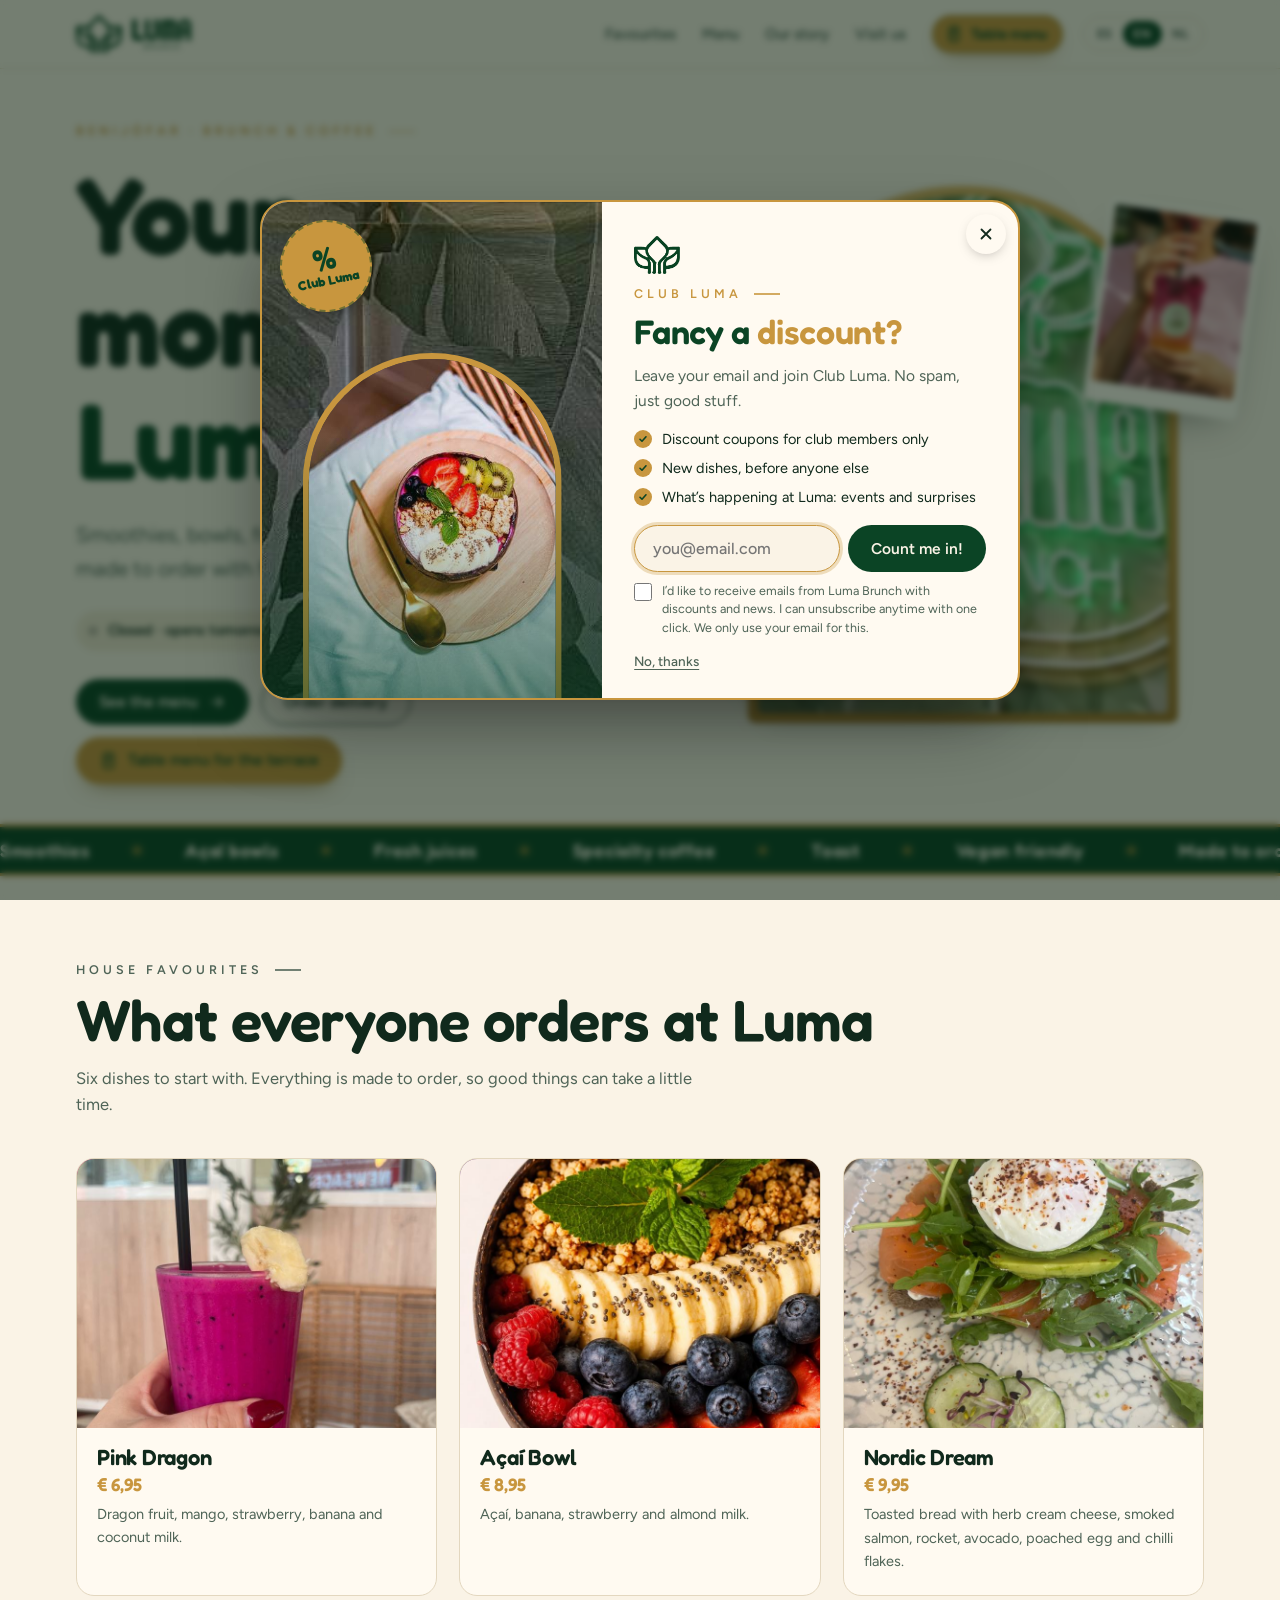
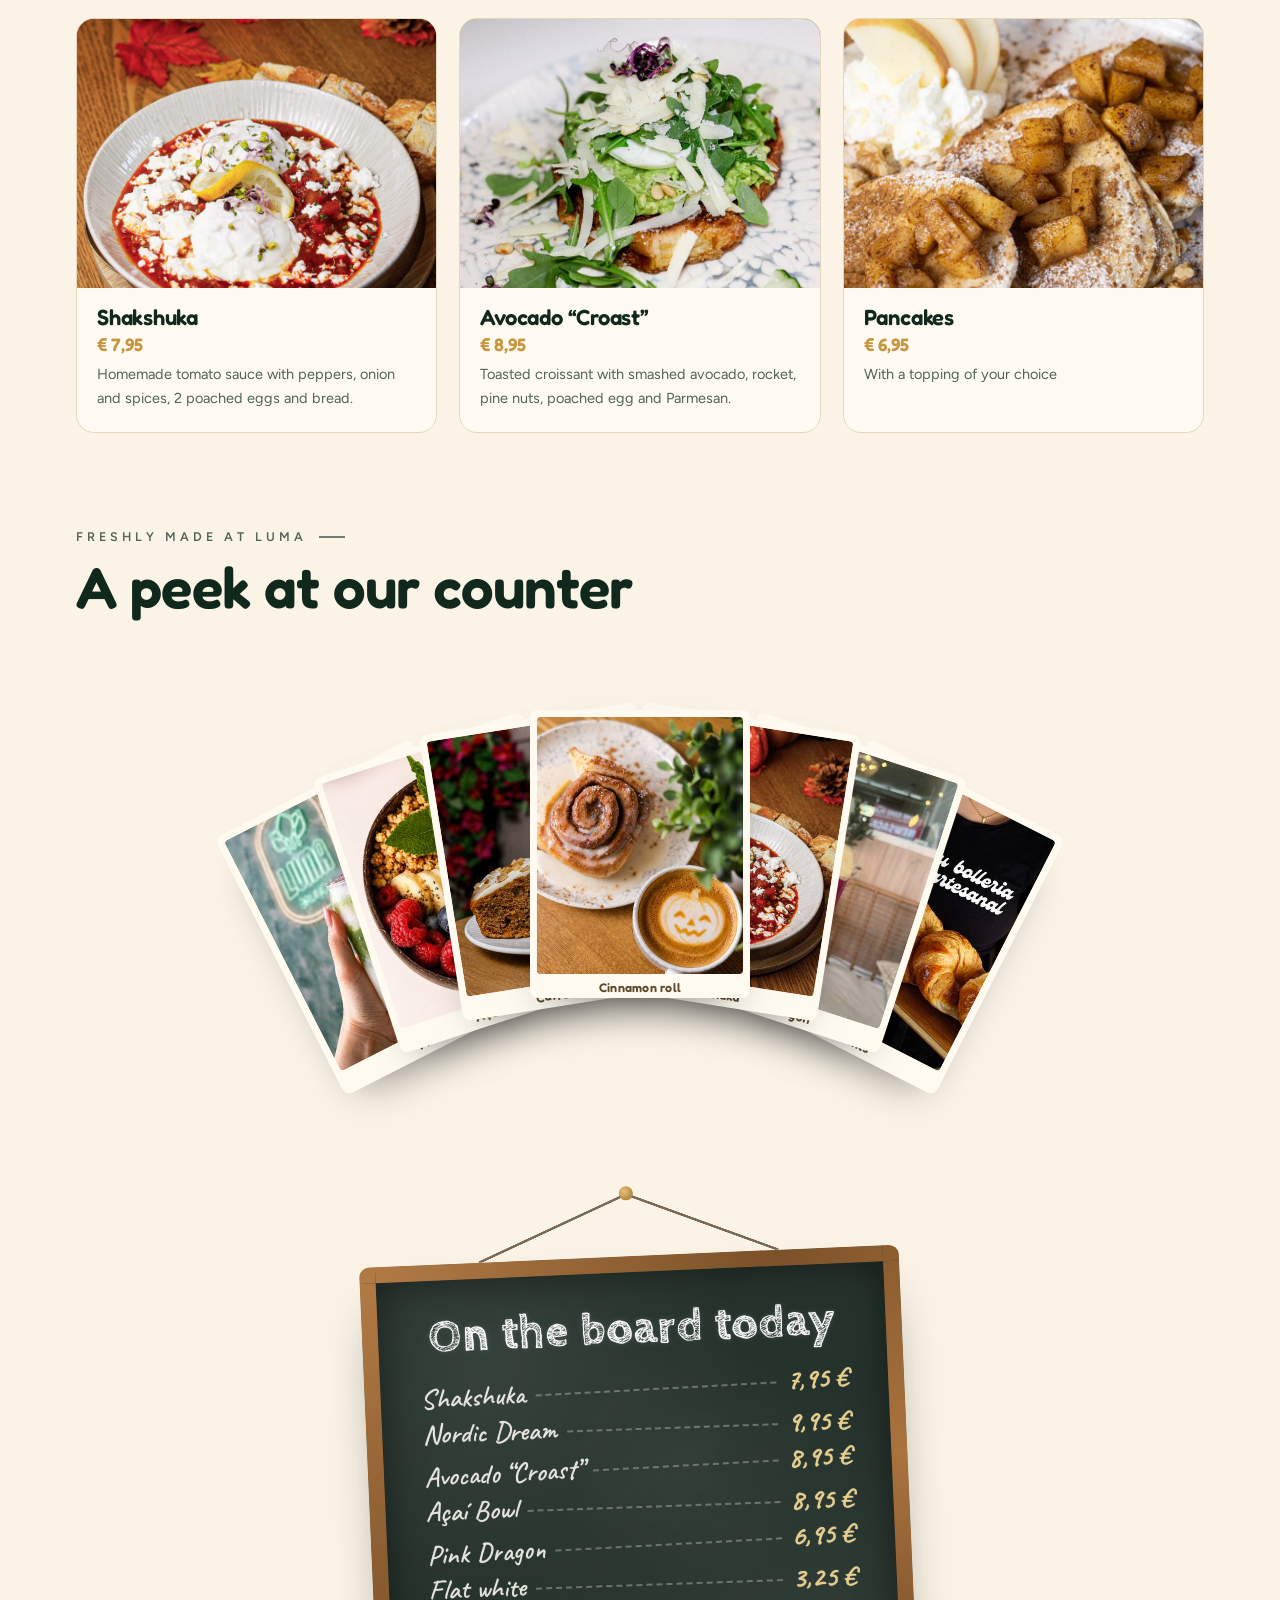
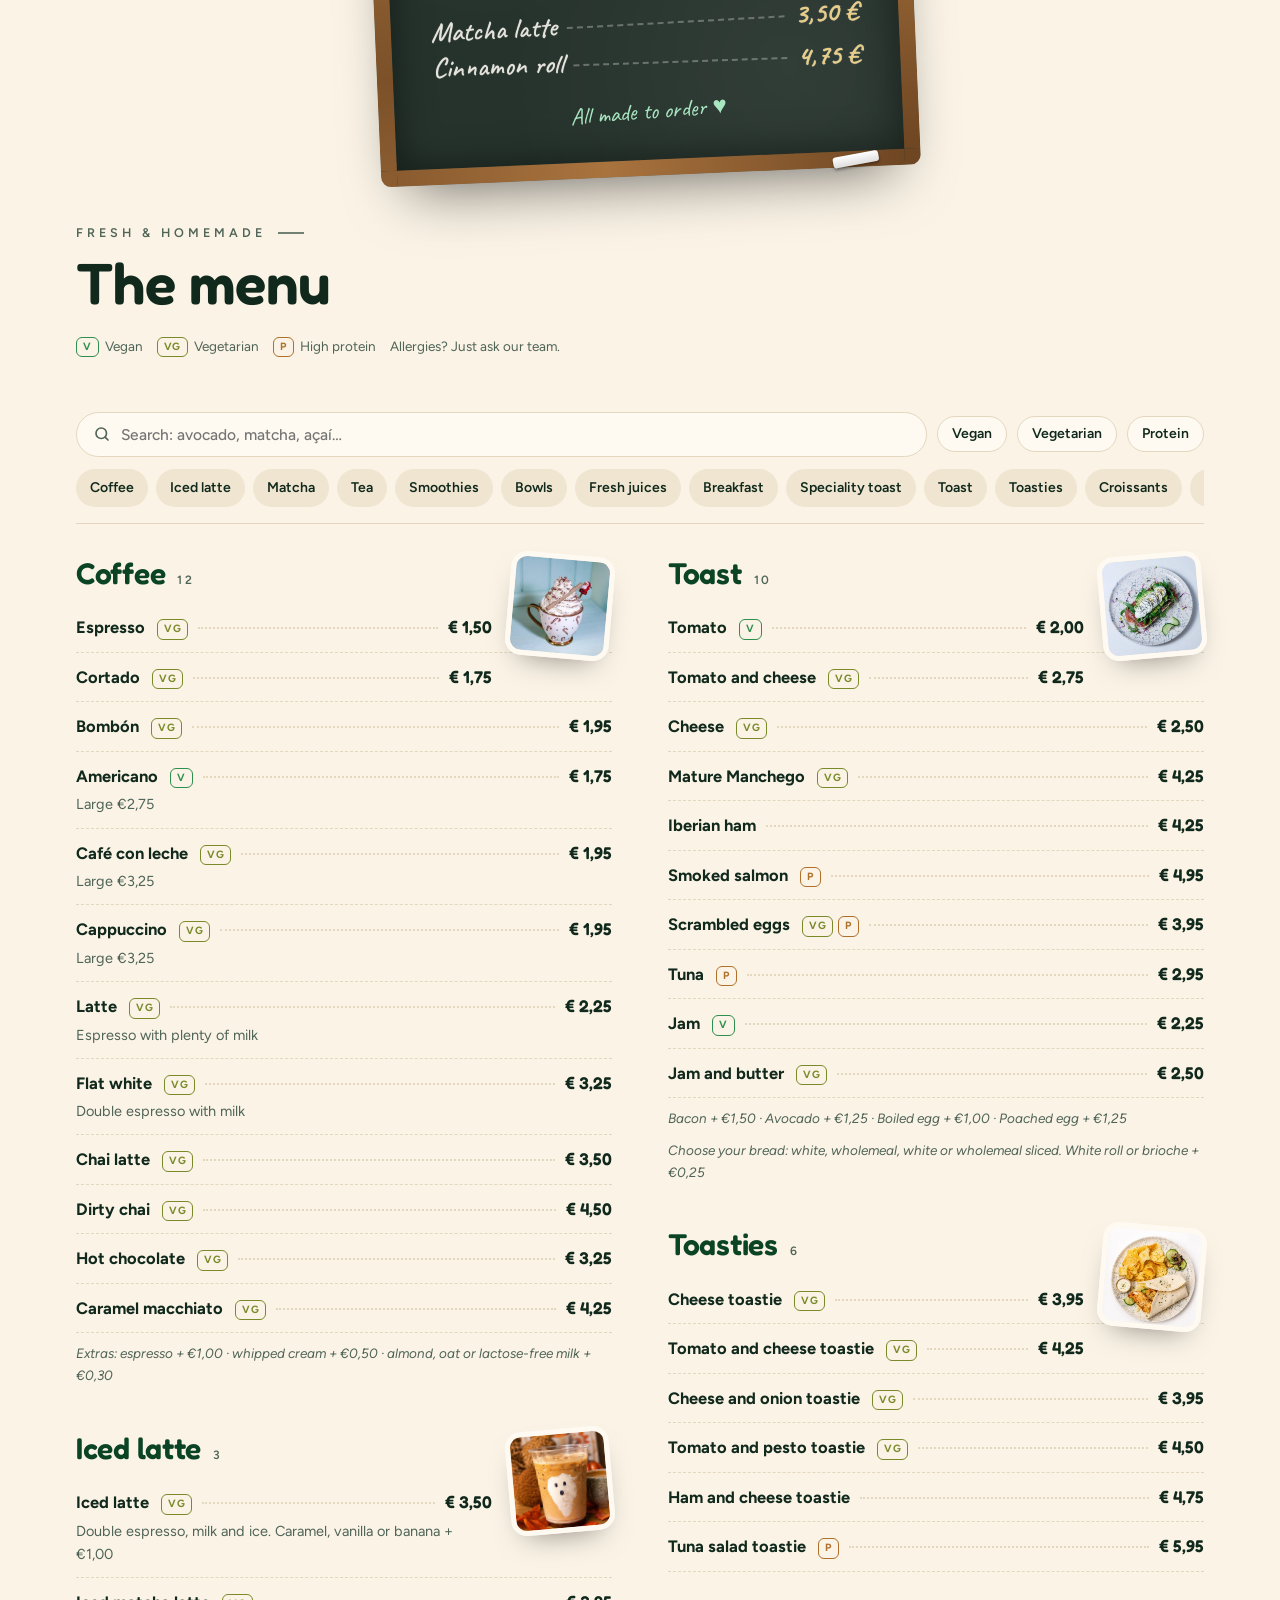
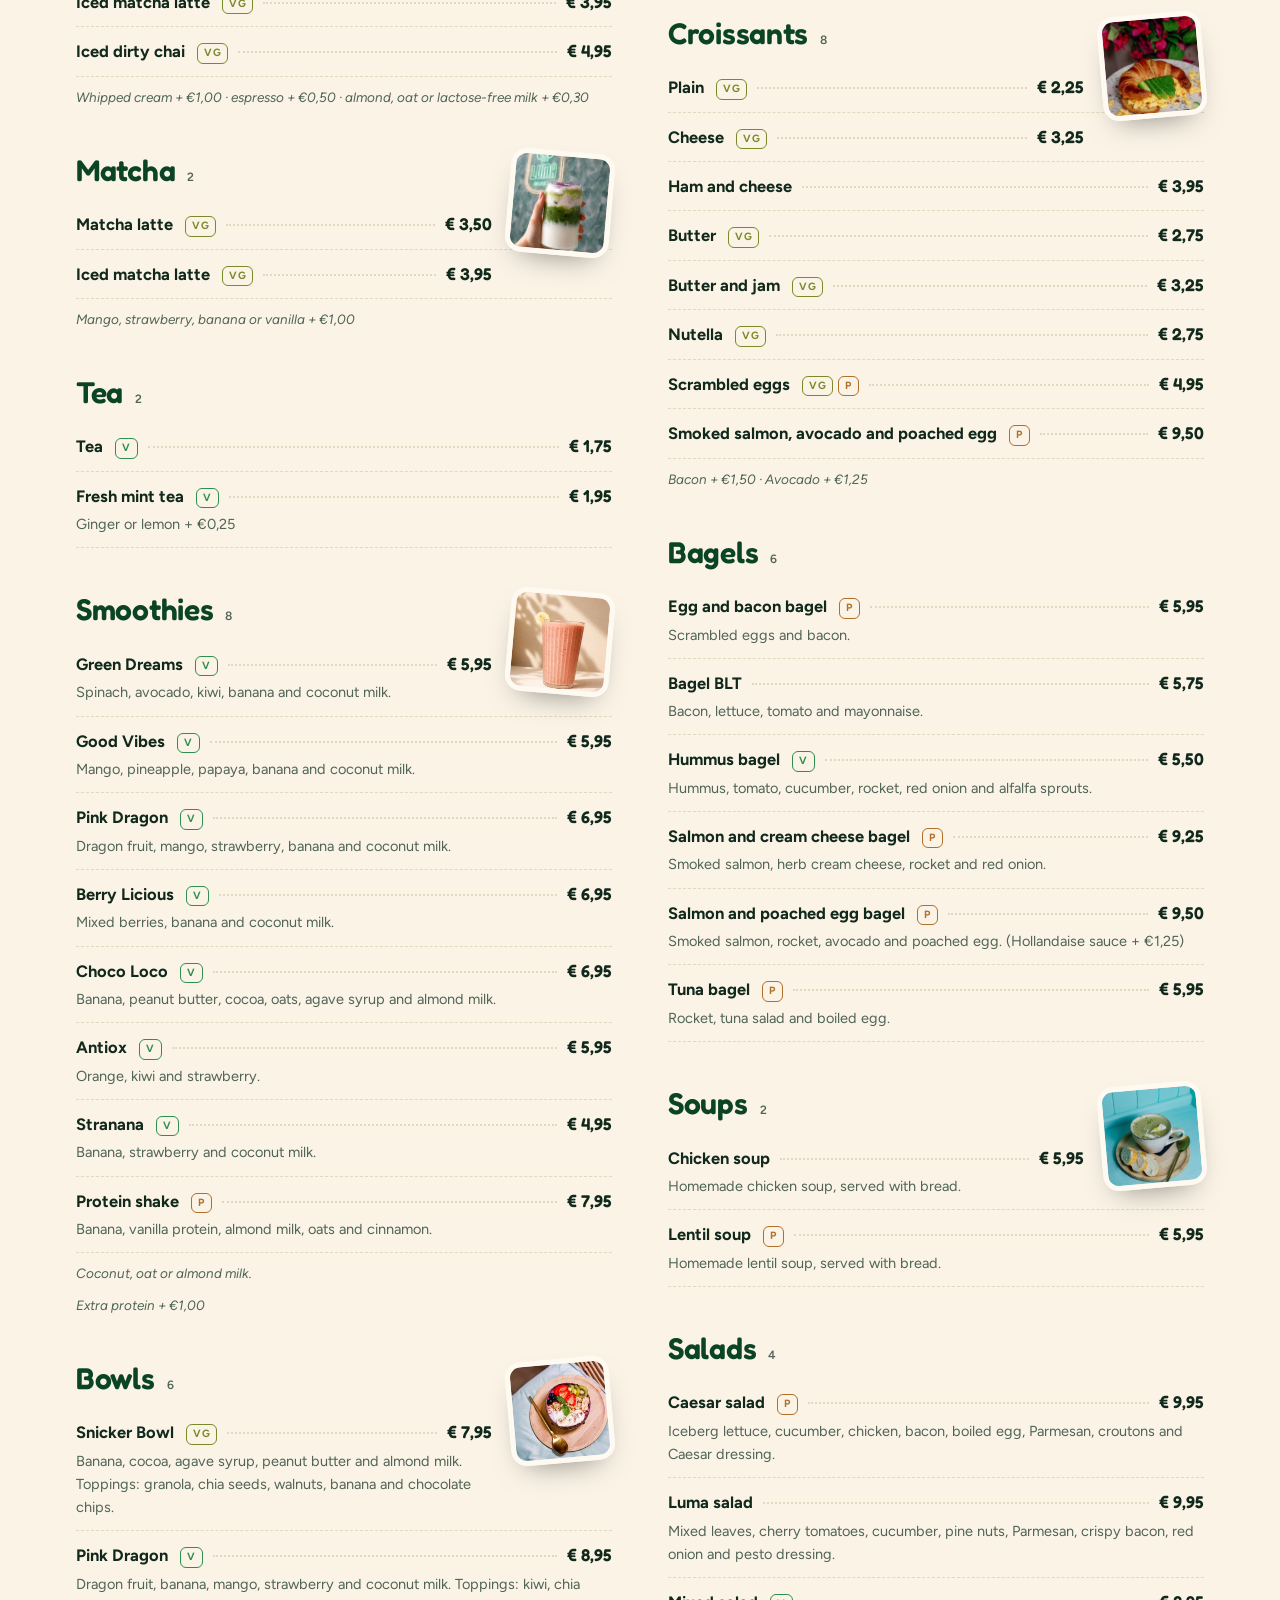
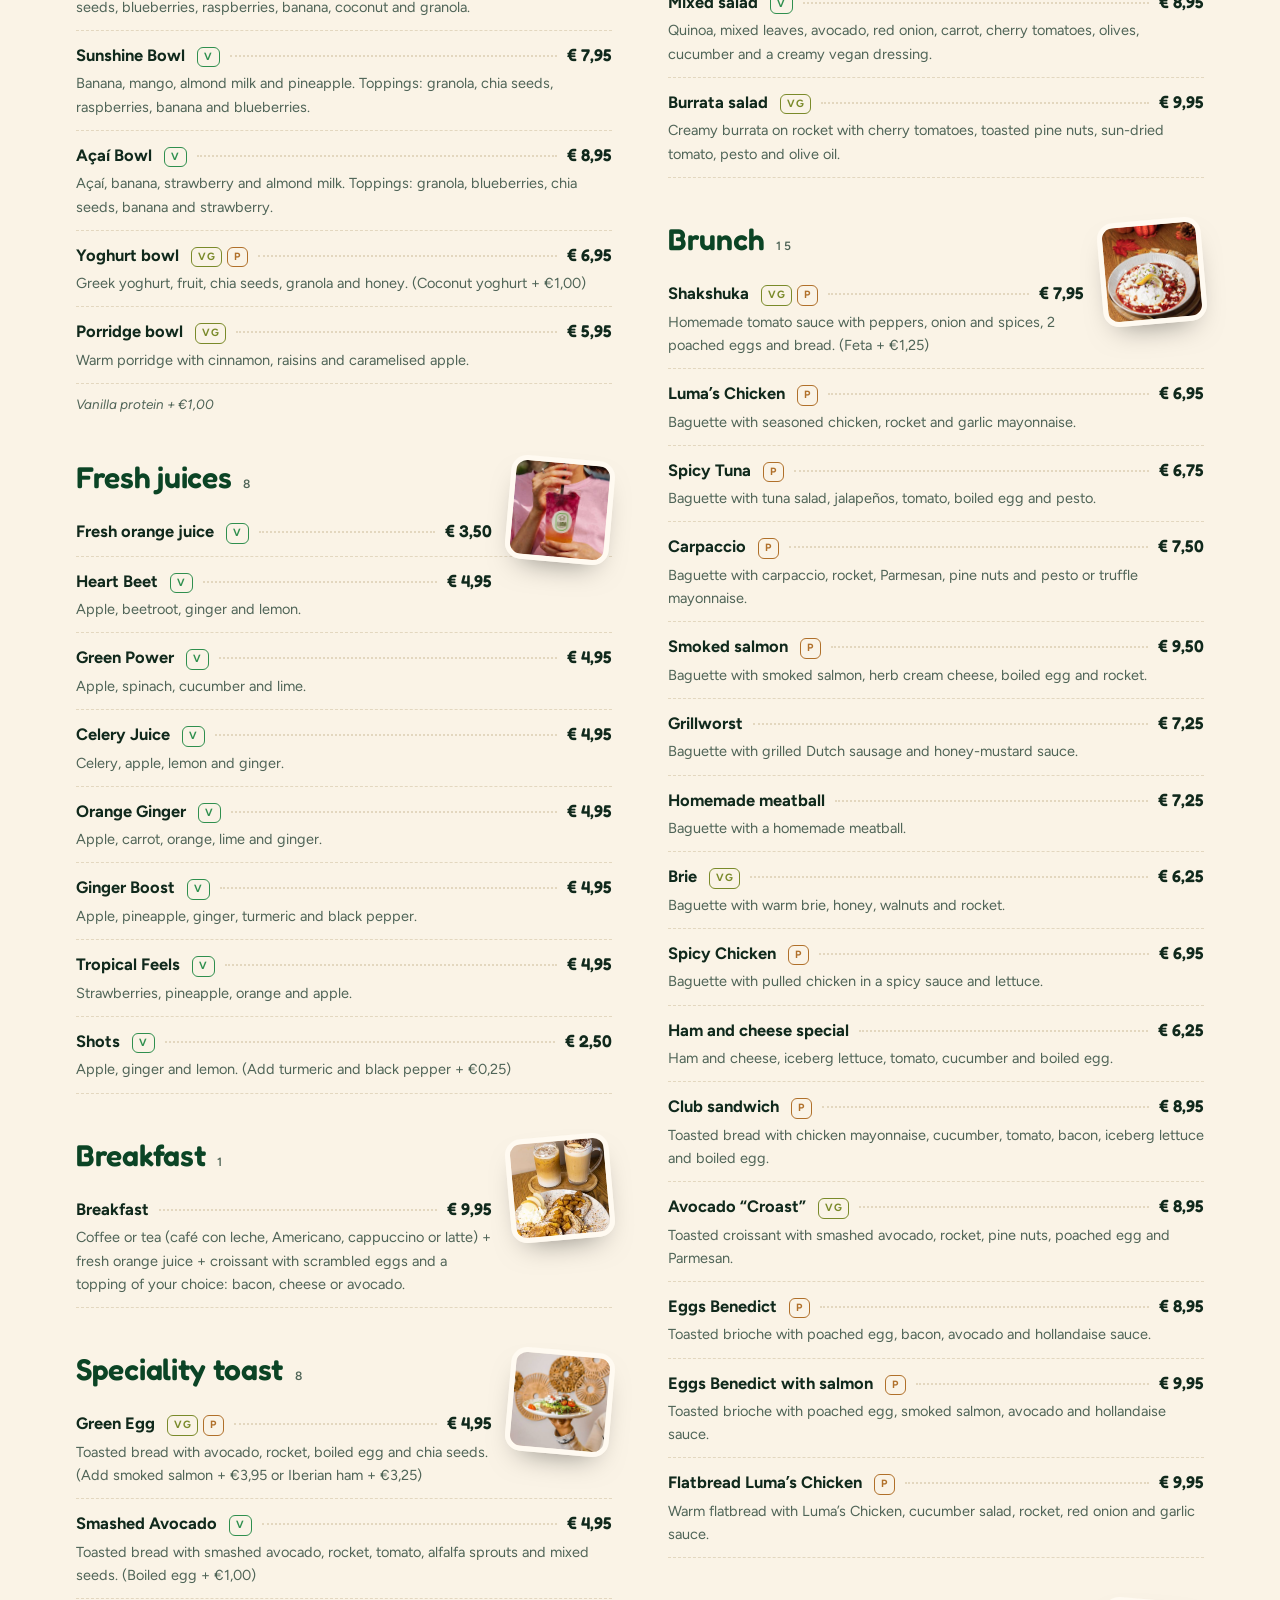
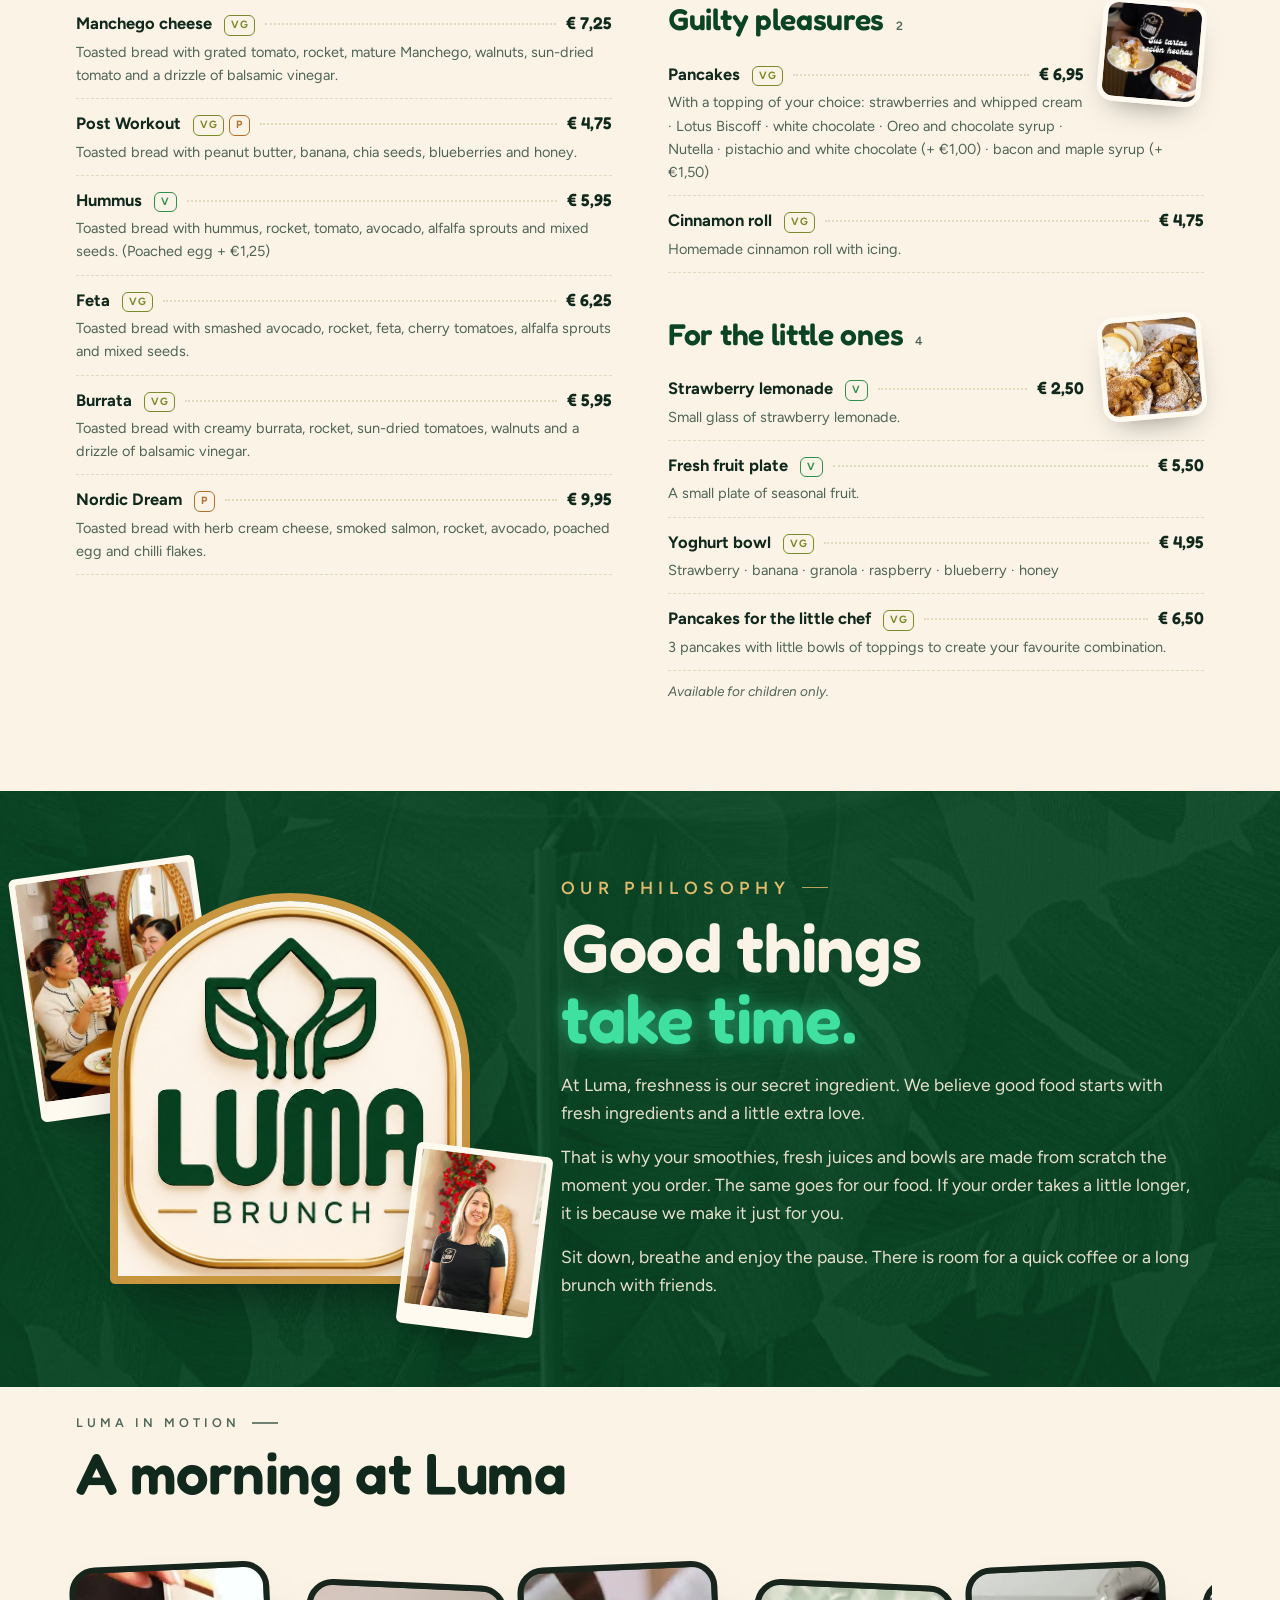
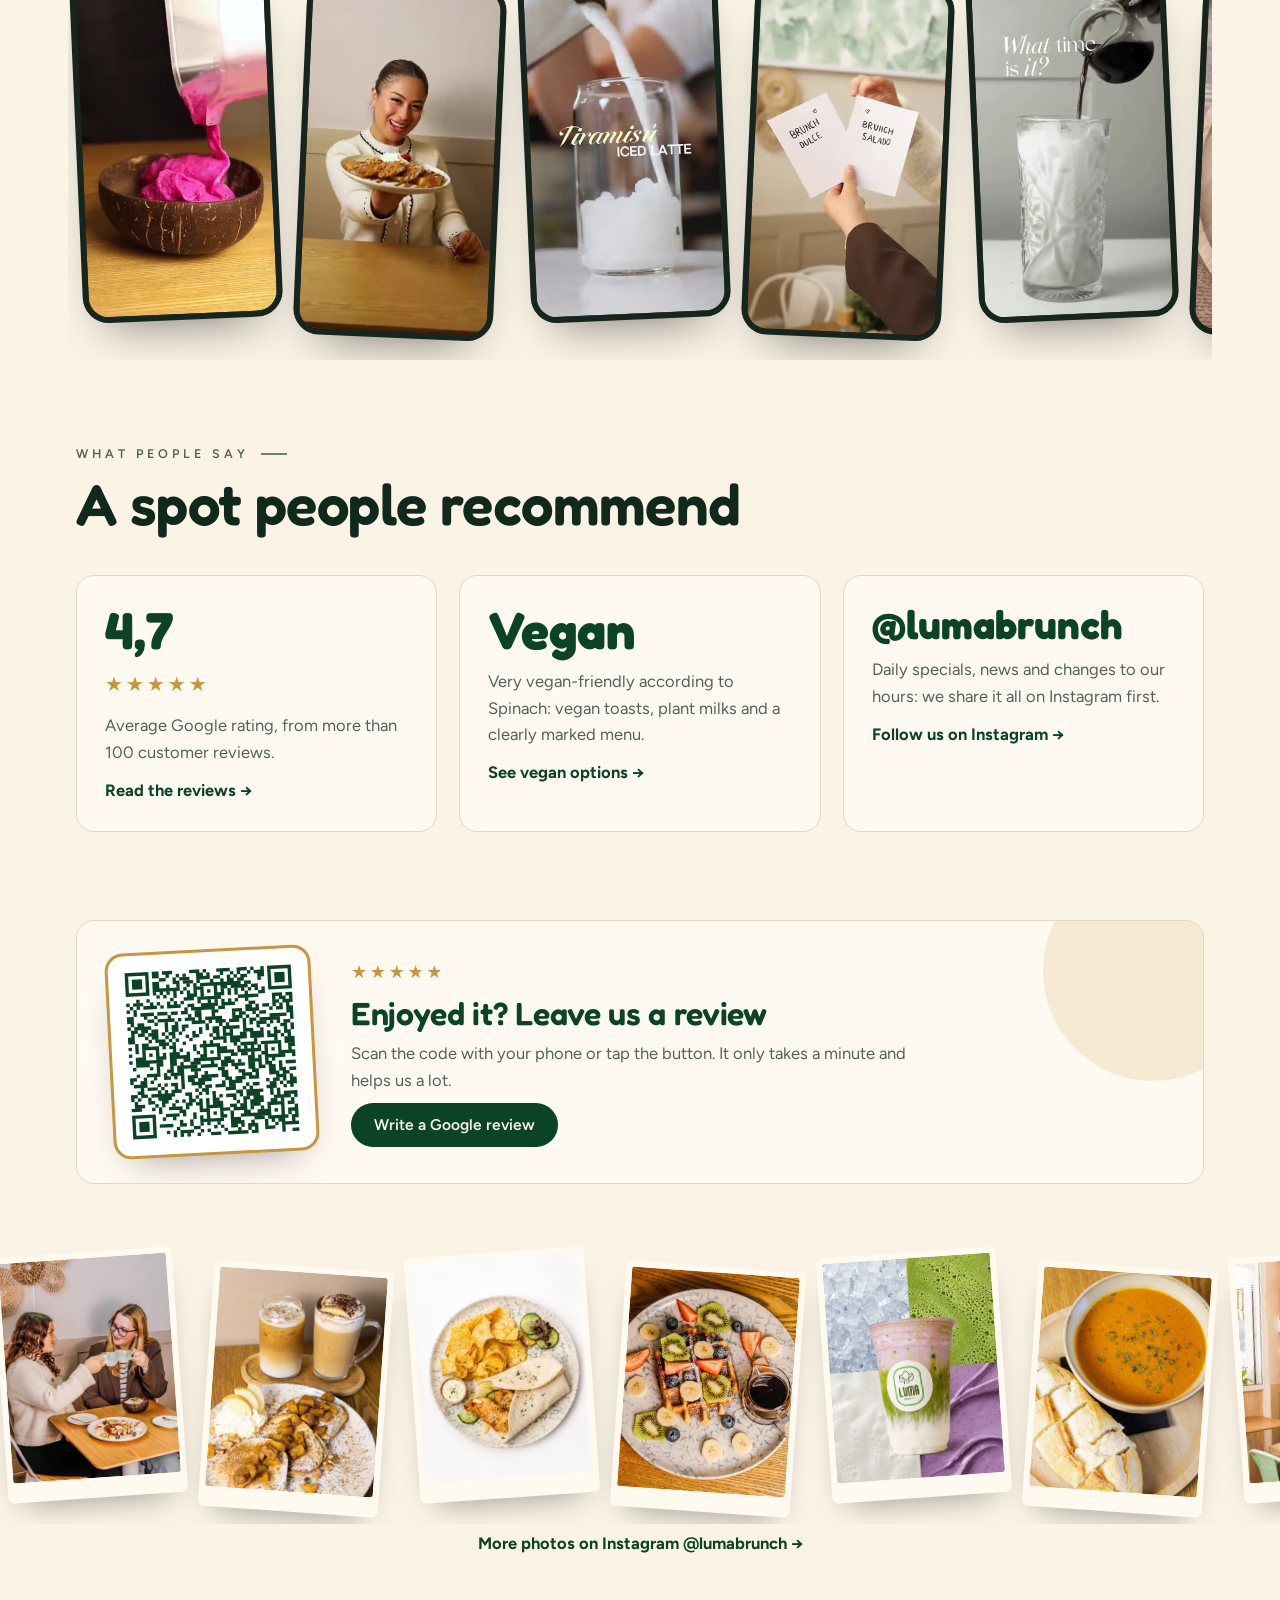
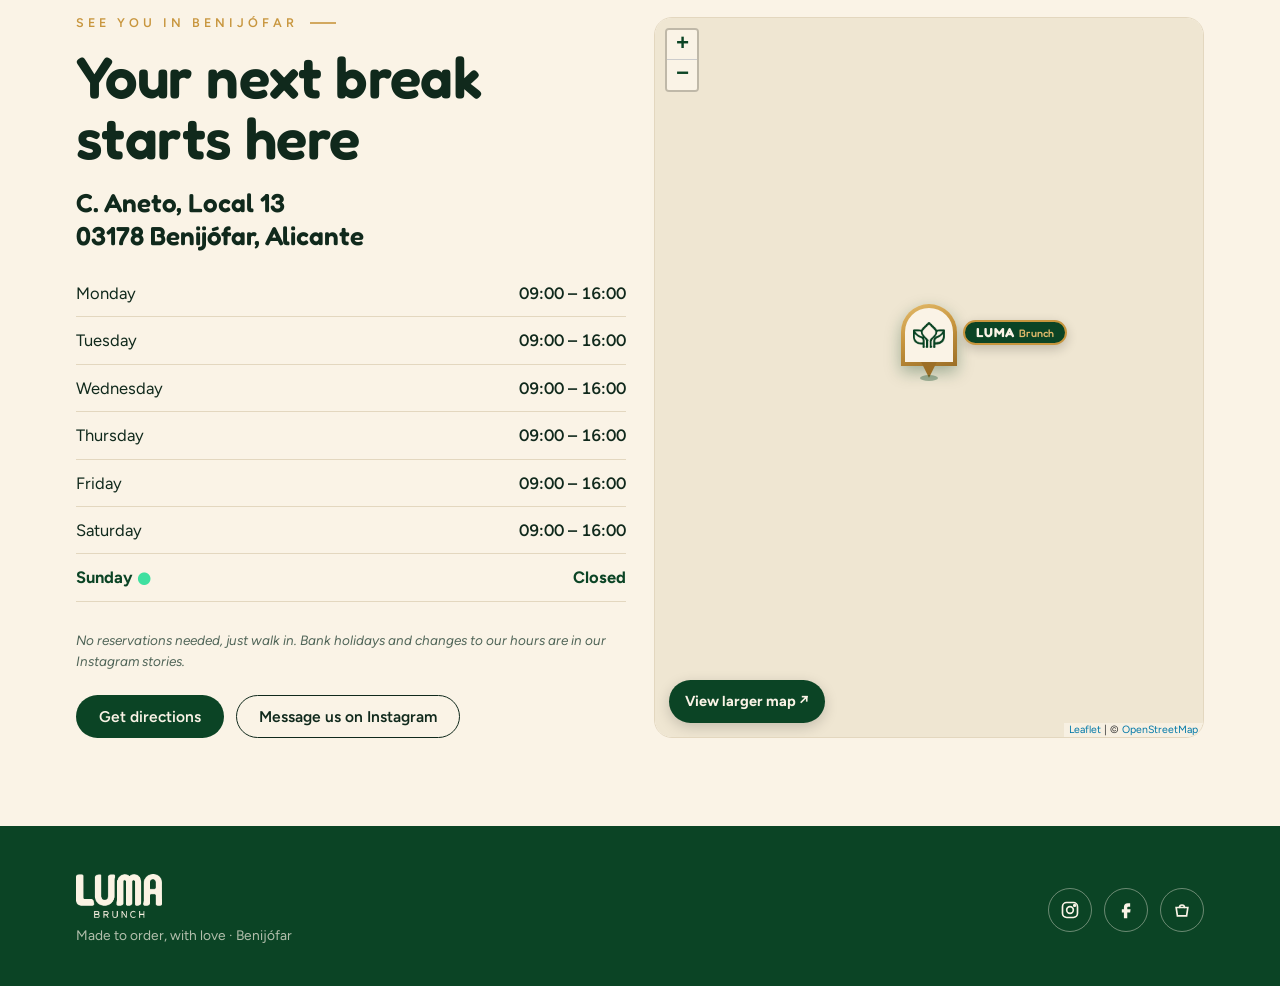
==== commit da2d541d: "Gouden knop 'Carta de mesa' (Table menu / Tafelkaart) in de header en de hero naar de mobiele menuka" ====
--- a/index.html
+++ b/index.html
@@ -94,6 +94,18 @@
 .lang{display:flex;border:1.5px solid var(--line);border-radius:999px;padding:3px}
 .lang button{border:0;background:transparent;color:var(--muted);font:700 12.5px/1 var(--f-body);letter-spacing:.06em;padding:7px 10px;border-radius:999px;cursor:pointer}
 .lang button[aria-pressed="true"]{background:var(--accent);color:var(--on-accent)}
+/* Knop "Carta de mesa": naar de mobiele menukaart (/menu/) voor gasten op het terras */
+.table-menu{display:inline-flex;align-items:center;gap:8px;flex:none;padding:10px 16px 10px 13px;border-radius:999px;background:var(--gold);color:#0b4425;font:700 14.5px/1 var(--f-body);text-decoration:none;white-space:nowrap;box-shadow:0 8px 18px -10px rgba(120,80,10,.75),inset 0 0 0 1.5px rgba(11,68,37,.18);position:relative;transition:transform .15s ease,background .2s}
+.table-menu:hover{background:#d6a44b;transform:translateY(-1px)}
+.table-menu svg{width:18px;height:18px;flex:none}
+.table-menu::after{content:"";position:absolute;inset:-4px;border-radius:inherit;border:2px solid var(--gold);opacity:0;animation:tm-pulse 2.8s ease-out 1.2s 3}
+@keyframes tm-pulse{0%{opacity:.8;transform:scale(.96)}100%{opacity:0;transform:scale(1.18)}}
+.top .table-menu{margin-left:6px}
+.btn-table{background:var(--gold);color:#0b4425;box-shadow:0 10px 22px -12px rgba(120,80,10,.8)}
+.btn-table svg{width:19px;height:19px}
+@media (max-width:860px){.top .wrap{gap:10px}.top .table-menu{margin-left:auto;padding:9px 12px 9px 10px;font-size:13.5px}}
+@media (max-width:380px){.brand .word{display:none}.top .table-menu{font-size:13px}}
+@media (prefers-reduced-motion:reduce){.table-menu::after{animation:none}}
 @media (max-width:860px){nav.main{display:none}.top .wrap{justify-content:space-between}.brand .word{height:24px}}
 
 /* hero */
@@ -376,6 +388,7 @@
       <a href="#historia" data-i="nav_story">Nuestra historia</a>
       <a href="#visitanos" data-i="nav_visit">Visítanos</a>
     </nav>
+    <a class="table-menu" href="menu/"><svg viewBox="0 0 24 24" fill="none" stroke="currentColor" stroke-width="2.1" stroke-linecap="round" stroke-linejoin="round" aria-hidden="true"><rect x="6" y="2.5" width="12" height="19" rx="3"/><path d="M9.5 7.5h5M9.5 11h5M9.5 14.5h3"/></svg><span data-i="cta_table">Carta de mesa</span></a>
     <div class="lang" role="group" aria-label="Idioma / Language / Taal">
       <button type="button" data-lang="es" aria-pressed="true">ES</button>
       <button type="button" data-lang="en" aria-pressed="false">EN</button>
@@ -396,6 +409,7 @@
           <a class="btn btn-primary" href="#carta"><span data-i="cta_menu">Ver la carta</span>
             <svg viewBox="0 0 24 24" fill="none" stroke="currentColor" stroke-width="2.2" stroke-linecap="round" stroke-linejoin="round"><path d="M5 12h14M13 6l6 6-6 6"/></svg></a>
           <a class="btn btn-ghost" href="https://glovoapp.com/es/es/quesada/luma-quesada" target="_blank" rel="noopener"><span data-i="cta_glovo">Pide a domicilio</span></a>
+          <a class="btn btn-table" href="menu/"><svg viewBox="0 0 24 24" fill="none" stroke="currentColor" stroke-width="2.1" stroke-linecap="round" stroke-linejoin="round" aria-hidden="true"><rect x="6" y="2.5" width="12" height="19" rx="3"/><path d="M9.5 7.5h5M9.5 11h5M9.5 14.5h3"/></svg><span data-i="cta_table_long">Carta de mesa para la terraza</span></a>
         </div>
       </div>
       <figure class="arch" style="margin:0">
@@ -642,7 +656,7 @@
 const OPEN = {1:["09:00","16:00"],2:["09:00","16:00"],3:["09:00","16:00"],4:["09:00","16:00"],5:["09:00","16:00"],6:["09:00","16:00"]}; // 0 = domingo (cerrado)
 
 const T = {
-es:{to_top:"Volver arriba",club_eyebrow:"Club Luma",club_stamp:"Club Luma",club_h2:"¿Te apetece un <em>descuento?</em>",club_lede:"Déjanos tu email y entra en el Club Luma. Sin spam, solo cosas ricas.",club_p1:"Cupones de descuento solo para el club",club_p2:"Los platos nuevos, antes que nadie",club_p3:"Lo que pasa en Luma: eventos y sorpresas",club_ph:"tu@email.com",club_btn:"¡Me apunto!",club_consent:"Quiero recibir emails de Luma Brunch con descuentos y novedades. Puedo darme de baja cuando quiera con un clic. Usamos tu email solo para esto.",club_no:"No, gracias",club_close:"Cerrar",club_err_mail:"Escribe un email válido.",club_err_ok:"Marca la casilla para poder enviarte emails.",club_err_net:"Algo ha fallado. Inténtalo de nuevo en un momento.",club_ty_h:"¡Bienvenido al club!",club_ty_p:"Revisa tu bandeja de entrada y confirma tu email. Así te llega tu primer cupón.",club_ty_btn:"Seguir mirando",nav_fav:"Favoritos",nav_menu:"La carta",nav_story:"Nuestra historia",nav_visit:"Visítanos",hero_eyebrow:"Benijófar · Brunch & Coffee",hero_h1a:"Tu momento",hero_lede:"Smoothies, bowls, zumos naturales y tostadas, preparados al momento con ingredientes frescos.",cta_menu:"Ver la carta",cta_glovo:"Pide a domicilio",tag_reviews:"104 reseñas en Google",neon_alt:"Letrero de neón de Luma Brunch sobre papel pintado de hojas de plátano",
+es:{to_top:"Volver arriba",cta_table:"Carta de mesa",cta_table_long:"Carta de mesa para la terraza",club_eyebrow:"Club Luma",club_stamp:"Club Luma",club_h2:"¿Te apetece un <em>descuento?</em>",club_lede:"Déjanos tu email y entra en el Club Luma. Sin spam, solo cosas ricas.",club_p1:"Cupones de descuento solo para el club",club_p2:"Los platos nuevos, antes que nadie",club_p3:"Lo que pasa en Luma: eventos y sorpresas",club_ph:"tu@email.com",club_btn:"¡Me apunto!",club_consent:"Quiero recibir emails de Luma Brunch con descuentos y novedades. Puedo darme de baja cuando quiera con un clic. Usamos tu email solo para esto.",club_no:"No, gracias",club_close:"Cerrar",club_err_mail:"Escribe un email válido.",club_err_ok:"Marca la casilla para poder enviarte emails.",club_err_net:"Algo ha fallado. Inténtalo de nuevo en un momento.",club_ty_h:"¡Bienvenido al club!",club_ty_p:"Revisa tu bandeja de entrada y confirma tu email. Así te llega tu primer cupón.",club_ty_btn:"Seguir mirando",nav_fav:"Favoritos",nav_menu:"La carta",nav_story:"Nuestra historia",nav_visit:"Visítanos",hero_eyebrow:"Benijófar · Brunch & Coffee",hero_h1a:"Tu momento",hero_lede:"Smoothies, bowls, zumos naturales y tostadas, preparados al momento con ingredientes frescos.",cta_menu:"Ver la carta",cta_glovo:"Pide a domicilio",tag_reviews:"104 reseñas en Google",neon_alt:"Letrero de neón de Luma Brunch sobre papel pintado de hojas de plátano",
 fav_eyebrow:"Los favoritos de la casa",fav_h2:"Lo que más se pide en Luma",fav_p:"Seis platos para empezar. Todo se prepara al momento, así que lo bueno a veces tarda un poquito.",
 menu_eyebrow:"Fresh & homemade",menu_h2:"La carta",lg_v:"Vegano",lg_vg:"Vegetariano",lg_p:"Rico en proteína",f_p:"Proteína",lg_allerg:"¿Alergias? Pregunta a nuestro equipo.",search_ph:"Busca: aguacate, matcha, açaí…",empty:"Nada coincide con tu búsqueda.",
 story_eyebrow:"Nuestra filosofía",story_h2:"Lo bueno <em>necesita tiempo.</em>",story_p1:"En Luma, la frescura es nuestro ingrediente secreto. Creemos que la buena comida empieza con ingredientes frescos y un poquito más de cariño.",story_p2:"Por eso preparamos tus smoothies, zumos naturales y bowls desde cero en el momento en que los pides. Y lo mismo con nuestros platos. Si tu pedido tarda un poco más, es porque lo hacemos especialmente para ti.",story_p3:"Siéntate, respira y disfruta de la pausa. Hay sitio para un café rápido o para un brunch largo con amigos.",
@@ -652,7 +666,7 @@
 days:["Domingo","Lunes","Martes","Miércoles","Jueves","Viernes","Sábado"],tomorrow:"mañana",
 ticker:["Smoothies","Açaí bowls","Zumos naturales","Specialty coffee","Tostadas","Vegan friendly","Hecho al momento","Brunch"],
 wa_msg:"¡Hola Luma! Tengo una pregunta:"},
-en:{to_top:"Back to top",club_eyebrow:"Club Luma",club_stamp:"Club Luma",club_h2:"Fancy a <em>discount?</em>",club_lede:"Leave your email and join Club Luma. No spam, just good stuff.",club_p1:"Discount coupons for club members only",club_p2:"New dishes, before anyone else",club_p3:"What’s happening at Luma: events and surprises",club_ph:"you@email.com",club_btn:"Count me in!",club_consent:"I’d like to receive emails from Luma Brunch with discounts and news. I can unsubscribe anytime with one click. We only use your email for this.",club_no:"No, thanks",club_close:"Close",club_err_mail:"Please enter a valid email.",club_err_ok:"Tick the box so we can email you.",club_err_net:"Something went wrong. Please try again in a moment.",club_ty_h:"Welcome to the club!",club_ty_p:"Check your inbox and confirm your email. That’s how your first coupon reaches you.",club_ty_btn:"Keep browsing",nav_fav:"Favourites",nav_menu:"Menu",nav_story:"Our story",nav_visit:"Visit us",hero_eyebrow:"Benijófar · Brunch & Coffee",hero_h1a:"Your moment at",hero_lede:"Smoothies, bowls, fresh juices and toast, made to order with fresh ingredients.",cta_menu:"See the menu",cta_glovo:"Order delivery",tag_reviews:"104 Google reviews",neon_alt:"Luma Brunch neon sign on banana-leaf wallpaper",
+en:{to_top:"Back to top",cta_table:"Table menu",cta_table_long:"Table menu for the terrace",club_eyebrow:"Club Luma",club_stamp:"Club Luma",club_h2:"Fancy a <em>discount?</em>",club_lede:"Leave your email and join Club Luma. No spam, just good stuff.",club_p1:"Discount coupons for club members only",club_p2:"New dishes, before anyone else",club_p3:"What’s happening at Luma: events and surprises",club_ph:"you@email.com",club_btn:"Count me in!",club_consent:"I’d like to receive emails from Luma Brunch with discounts and news. I can unsubscribe anytime with one click. We only use your email for this.",club_no:"No, thanks",club_close:"Close",club_err_mail:"Please enter a valid email.",club_err_ok:"Tick the box so we can email you.",club_err_net:"Something went wrong. Please try again in a moment.",club_ty_h:"Welcome to the club!",club_ty_p:"Check your inbox and confirm your email. That’s how your first coupon reaches you.",club_ty_btn:"Keep browsing",nav_fav:"Favourites",nav_menu:"Menu",nav_story:"Our story",nav_visit:"Visit us",hero_eyebrow:"Benijófar · Brunch & Coffee",hero_h1a:"Your moment at",hero_lede:"Smoothies, bowls, fresh juices and toast, made to order with fresh ingredients.",cta_menu:"See the menu",cta_glovo:"Order delivery",tag_reviews:"104 Google reviews",neon_alt:"Luma Brunch neon sign on banana-leaf wallpaper",
 fav_eyebrow:"House favourites",fav_h2:"What everyone orders at Luma",fav_p:"Six dishes to start with. Everything is made to order, so good things can take a little time.",
 menu_eyebrow:"Fresh & homemade",menu_h2:"The menu",lg_v:"Vegan",lg_vg:"Vegetarian",lg_p:"High protein",f_p:"Protein",lg_allerg:"Allergies? Just ask our team.",search_ph:"Search: avocado, matcha, açaí…",empty:"Nothing matches your search.",
 story_eyebrow:"Our philosophy",story_h2:"Good things <em>take time.</em>",story_p1:"At Luma, freshness is our secret ingredient. We believe good food starts with fresh ingredients and a little extra love.",story_p2:"That is why your smoothies, fresh juices and bowls are made from scratch the moment you order. The same goes for our food. If your order takes a little longer, it is because we make it just for you.",story_p3:"Sit down, breathe and enjoy the pause. There is room for a quick coffee or a long brunch with friends.",
@@ -662,7 +676,7 @@
 days:["Sunday","Monday","Tuesday","Wednesday","Thursday","Friday","Saturday"],tomorrow:"tomorrow",
 ticker:["Smoothies","Açaí bowls","Fresh juices","Specialty coffee","Toast","Vegan friendly","Made to order","Brunch"],
 wa_msg:"Hi Luma! I have a question:"},
-nl:{to_top:"Terug naar boven",club_eyebrow:"Club Luma",club_stamp:"Club Luma",club_h2:"Zin in <em>korting?</em>",club_lede:"Laat je e-mailadres achter en word lid van Club Luma. Geen spam, alleen lekkere dingen.",club_p1:"Kortingsbonnen, alleen voor clubleden",club_p2:"Nieuwe gerechten, als eerste",club_p3:"Wat er gebeurt bij Luma: events en verrassingen",club_ph:"jij@email.com",club_btn:"Ik doe mee!",club_consent:"Ik wil e-mails van Luma Brunch ontvangen met kortingen en nieuws. Ik kan me altijd met één klik afmelden. We gebruiken je e-mailadres alleen hiervoor.",club_no:"Nee, bedankt",club_close:"Sluiten",club_err_mail:"Vul een geldig e-mailadres in.",club_err_ok:"Vink het vakje aan, dan mogen we je mailen.",club_err_net:"Er ging iets mis. Probeer het zo nog eens.",club_ty_h:"Welkom bij de club!",club_ty_p:"Kijk in je inbox en bevestig je e-mailadres. Zo krijg je je eerste kortingsbon.",club_ty_btn:"Verder kijken",nav_fav:"Favorieten",nav_menu:"De kaart",nav_story:"Ons verhaal",nav_visit:"Bezoek ons",hero_eyebrow:"Benijófar · Brunch & Coffee",hero_h1a:"Jouw moment bij",hero_lede:"Smoothies, bowls, verse sappen en toasts, vers voor je bereid met verse ingrediënten.",cta_menu:"Bekijk de kaart",cta_glovo:"Laat bezorgen",tag_reviews:"104 Google-reviews",neon_alt:"Neonbord van Luma Brunch op behang met bananenbladeren",
+nl:{to_top:"Terug naar boven",cta_table:"Tafelkaart",cta_table_long:"Tafelkaart voor op het terras",club_eyebrow:"Club Luma",club_stamp:"Club Luma",club_h2:"Zin in <em>korting?</em>",club_lede:"Laat je e-mailadres achter en word lid van Club Luma. Geen spam, alleen lekkere dingen.",club_p1:"Kortingsbonnen, alleen voor clubleden",club_p2:"Nieuwe gerechten, als eerste",club_p3:"Wat er gebeurt bij Luma: events en verrassingen",club_ph:"jij@email.com",club_btn:"Ik doe mee!",club_consent:"Ik wil e-mails van Luma Brunch ontvangen met kortingen en nieuws. Ik kan me altijd met één klik afmelden. We gebruiken je e-mailadres alleen hiervoor.",club_no:"Nee, bedankt",club_close:"Sluiten",club_err_mail:"Vul een geldig e-mailadres in.",club_err_ok:"Vink het vakje aan, dan mogen we je mailen.",club_err_net:"Er ging iets mis. Probeer het zo nog eens.",club_ty_h:"Welkom bij de club!",club_ty_p:"Kijk in je inbox en bevestig je e-mailadres. Zo krijg je je eerste kortingsbon.",club_ty_btn:"Verder kijken",nav_fav:"Favorieten",nav_menu:"De kaart",nav_story:"Ons verhaal",nav_visit:"Bezoek ons",hero_eyebrow:"Benijófar · Brunch & Coffee",hero_h1a:"Jouw moment bij",hero_lede:"Smoothies, bowls, verse sappen en toasts, vers voor je bereid met verse ingrediënten.",cta_menu:"Bekijk de kaart",cta_glovo:"Laat bezorgen",tag_reviews:"104 Google-reviews",neon_alt:"Neonbord van Luma Brunch op behang met bananenbladeren",
 fav_eyebrow:"Favorieten van het huis",fav_h2:"Wat iedereen bestelt bij Luma",fav_p:"Zes gerechten om mee te beginnen. Alles wordt vers bereid, dus goede dingen kosten soms even tijd.",
 menu_eyebrow:"Fresh & homemade",menu_h2:"De kaart",lg_v:"Vegan",lg_vg:"Vegetarisch",lg_p:"Eiwitrijk",f_p:"Eiwitrijk",lg_allerg:"Allergieën? Vraag het ons team.",search_ph:"Zoek: avocado, matcha, açaí…",empty:"Niets gevonden voor je zoekopdracht.",
 story_eyebrow:"Onze filosofie",story_h2:"Goede dingen <em>kosten tijd.</em>",story_p1:"Bij Luma is versheid ons geheime ingrediënt. Wij geloven dat lekker eten begint met verse ingrediënten en een beetje extra liefde.",story_p2:"Daarom maken we je smoothies, verse sappen en bowls helemaal vers zodra je bestelt. Hetzelfde geldt voor onze gerechten. Duurt het iets langer? Dan maken we het speciaal voor jou.",story_p3:"Ga zitten, adem uit en geniet van de pauze. Er is plek voor een snelle koffie of een lange brunch met vrienden.",
@@ -692,8 +706,12 @@
 function plateBg(n){const v=PLATES[n];if(!v)return "var(--gold)";const pos=["32% 30%","66% 34%","40% 64%","70% 68%","52% 46%"],sz=[22,18,20,16,14];return v[1].map((c,i)=>"radial-gradient(circle at "+pos[i]+","+c+" 0 "+sz[i]+"%,transparent "+(sz[i]+1)+"%)").join(",")+","+v[0]}
 
 const qs=new URLSearchParams(location.search);
-let lang=(qs.get("lang")||(()=>{try{return localStorage.getItem("luma-lang")}catch(e){return null}})()||(navigator.language||"es").slice(0,2)).toLowerCase();
-if(!LANGS.includes(lang)) lang="es";
+/* Taal: ?lang= > eerder gekozen taal > taal van browser/telefoon (hele voorkeurslijst) > Engels voor andere talen (Spaans voor Catalaans/Galicisch/Baskisch). Zelfde logica als menu/. */
+let lang=(()=>{const q=(qs.get("lang")||"").toLowerCase();if(LANGS.includes(q))return q;
+  try{const st=localStorage.getItem("luma-lang");if(LANGS.includes(st))return st}catch(e){}
+  const list=(navigator.languages&&navigator.languages.length?navigator.languages:[navigator.language||"es"]);
+  for(const l of list){const c=String(l||"").slice(0,2).toLowerCase();if(LANGS.includes(c))return c;if(["ca","gl","eu"].includes(c))return "es"}
+  return list[0]?"en":"es"})();
 const filters=new Set();
 
 function applyText(){
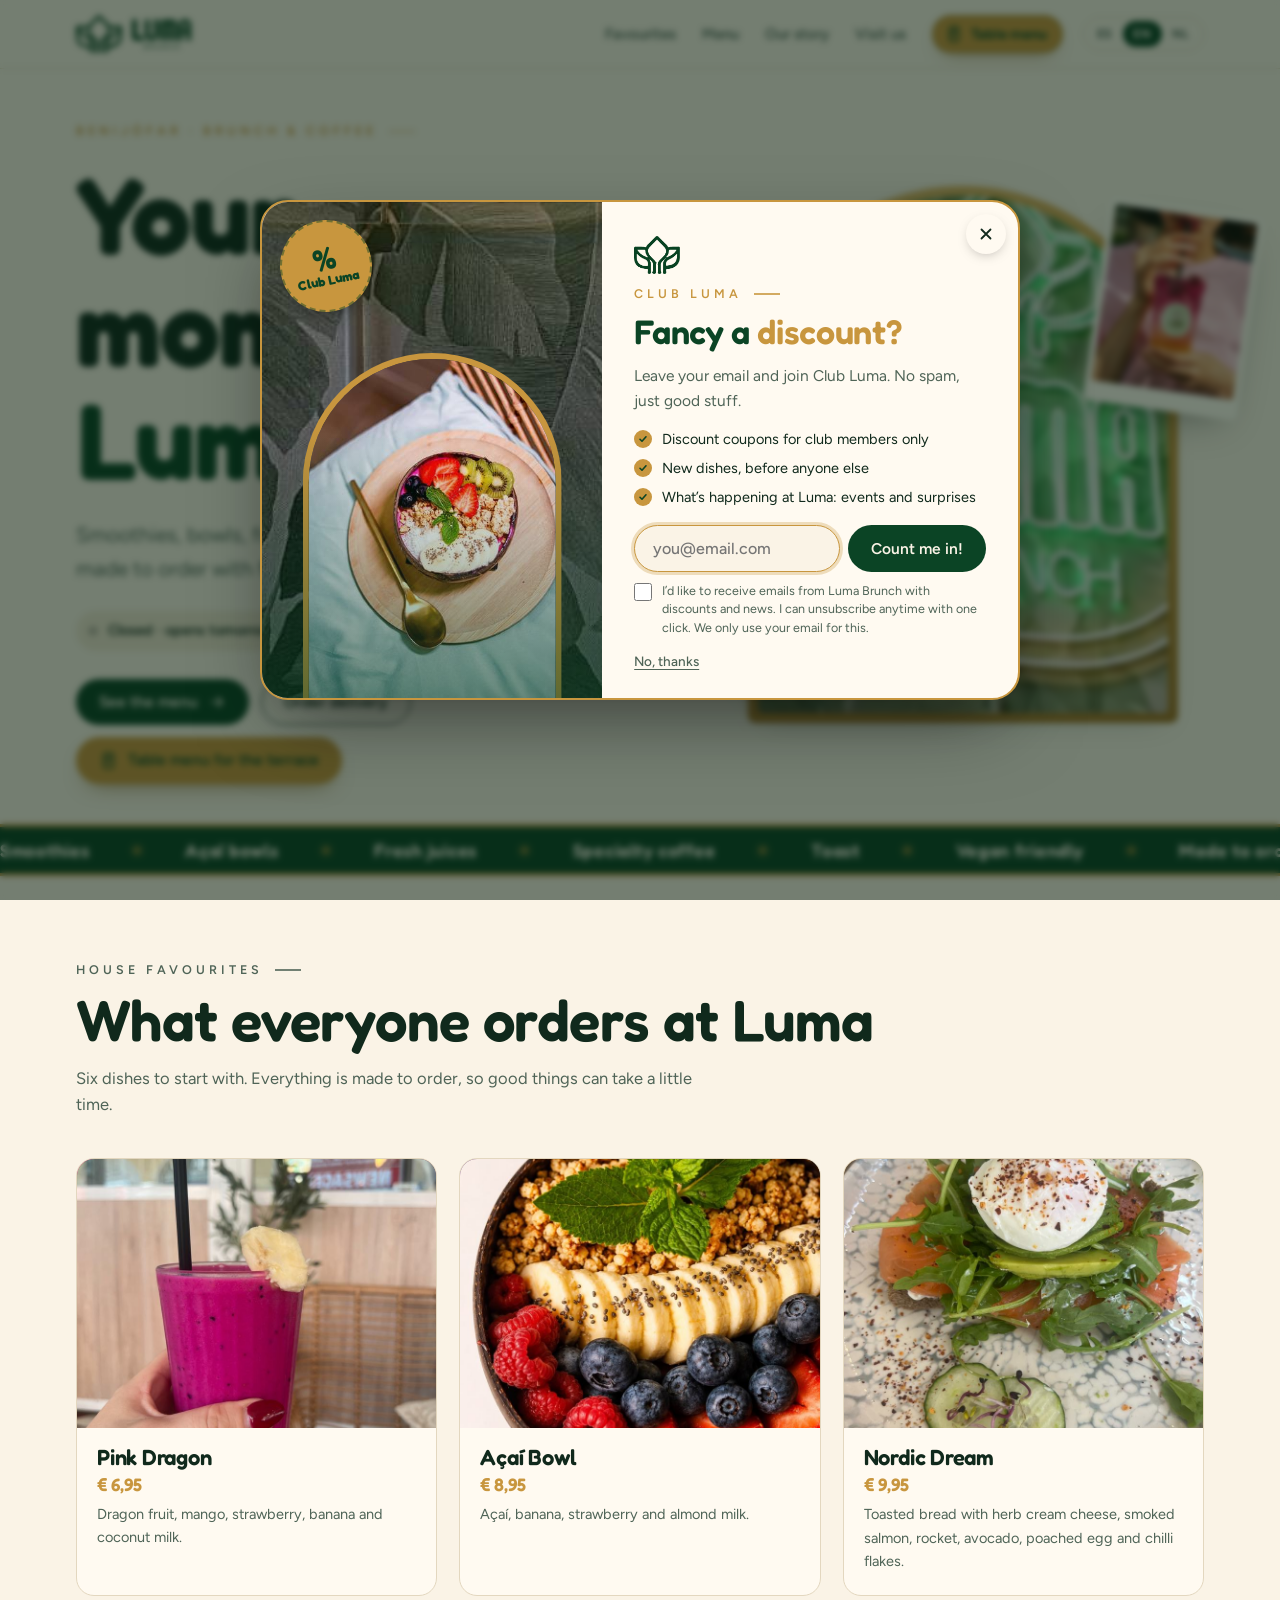
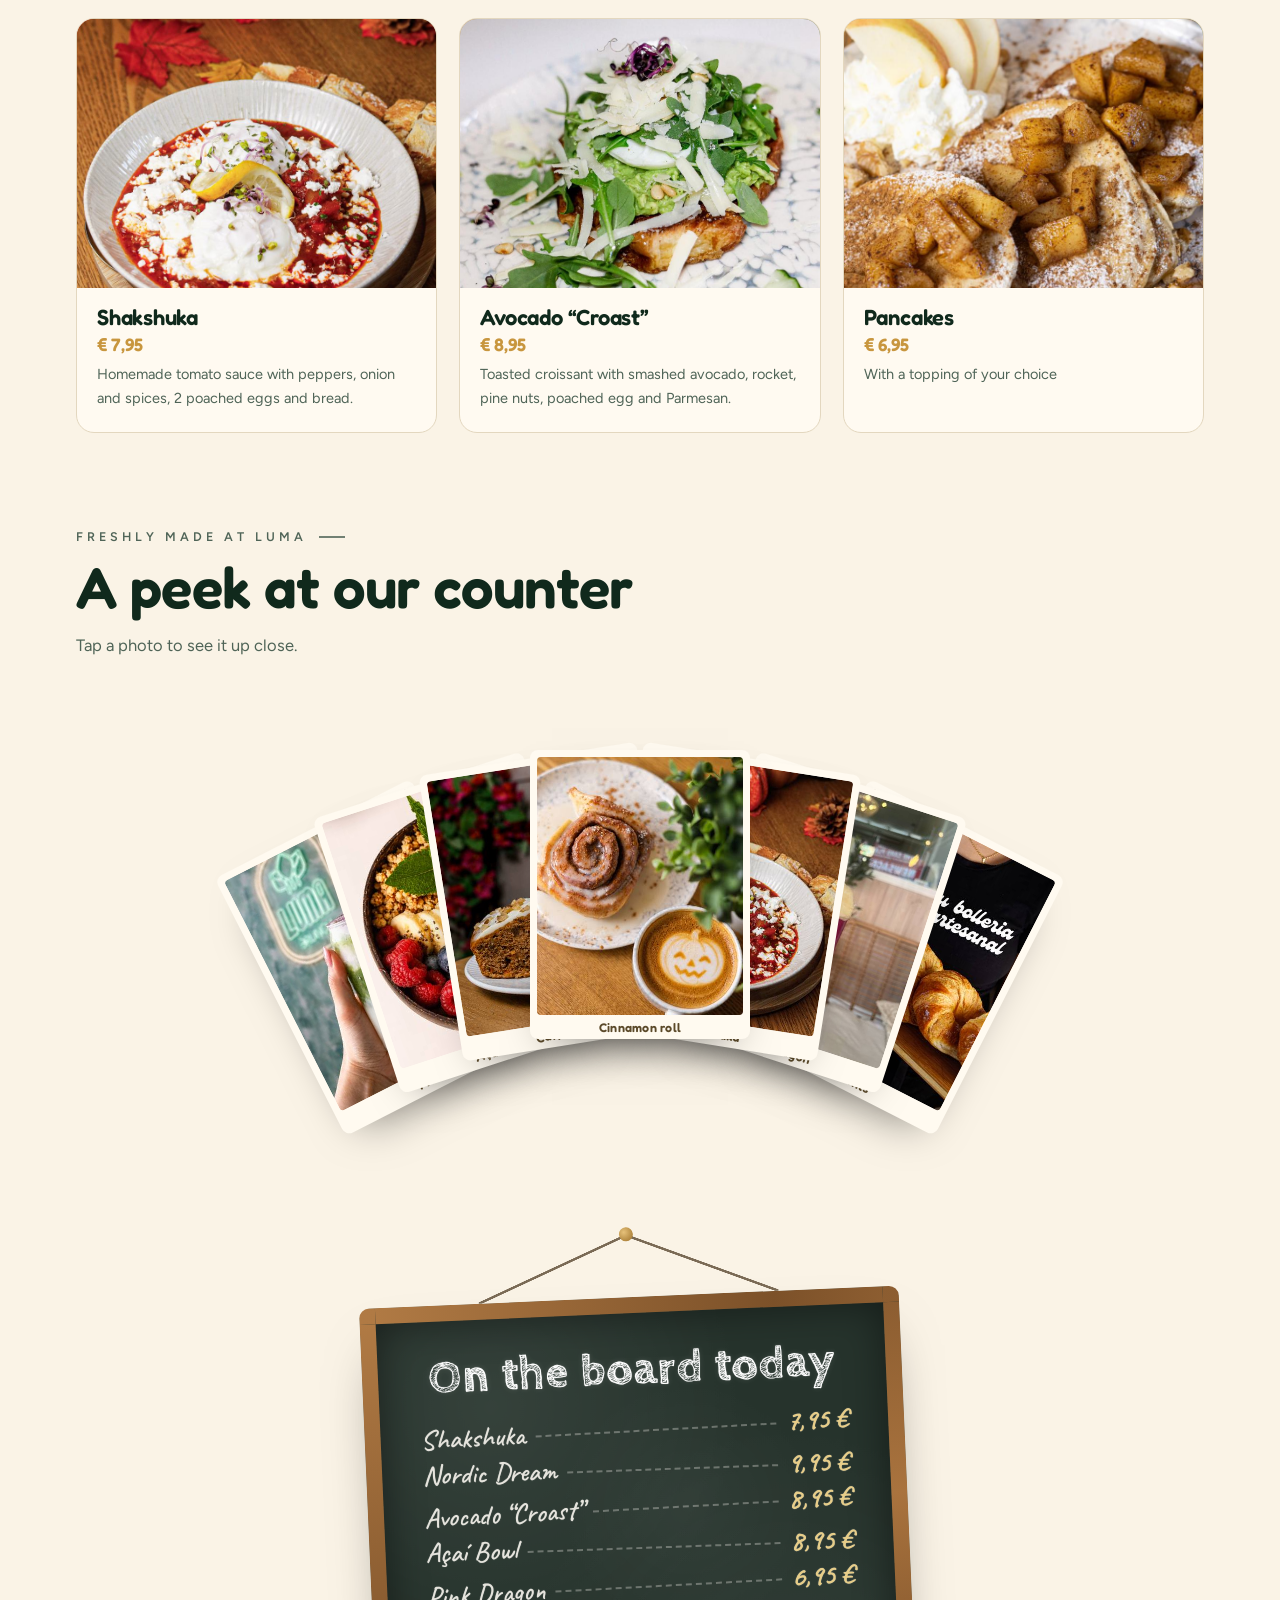
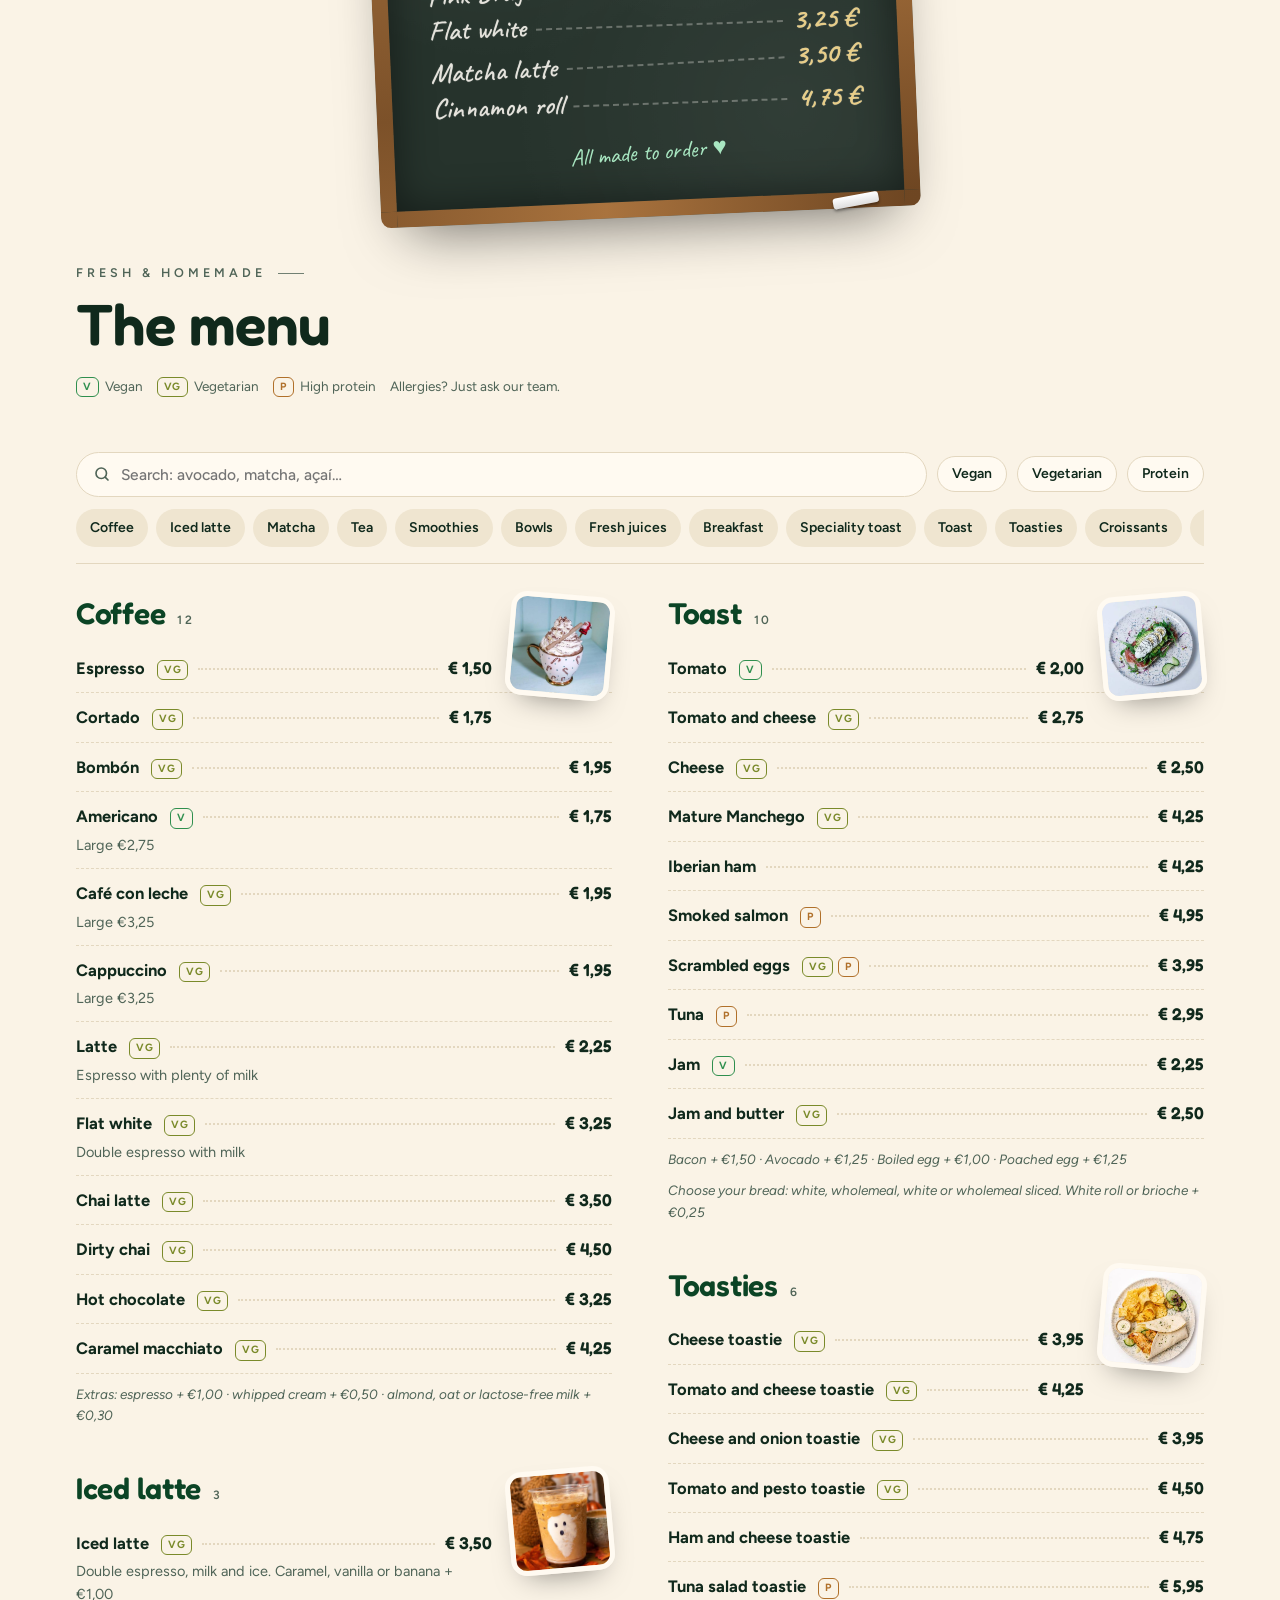
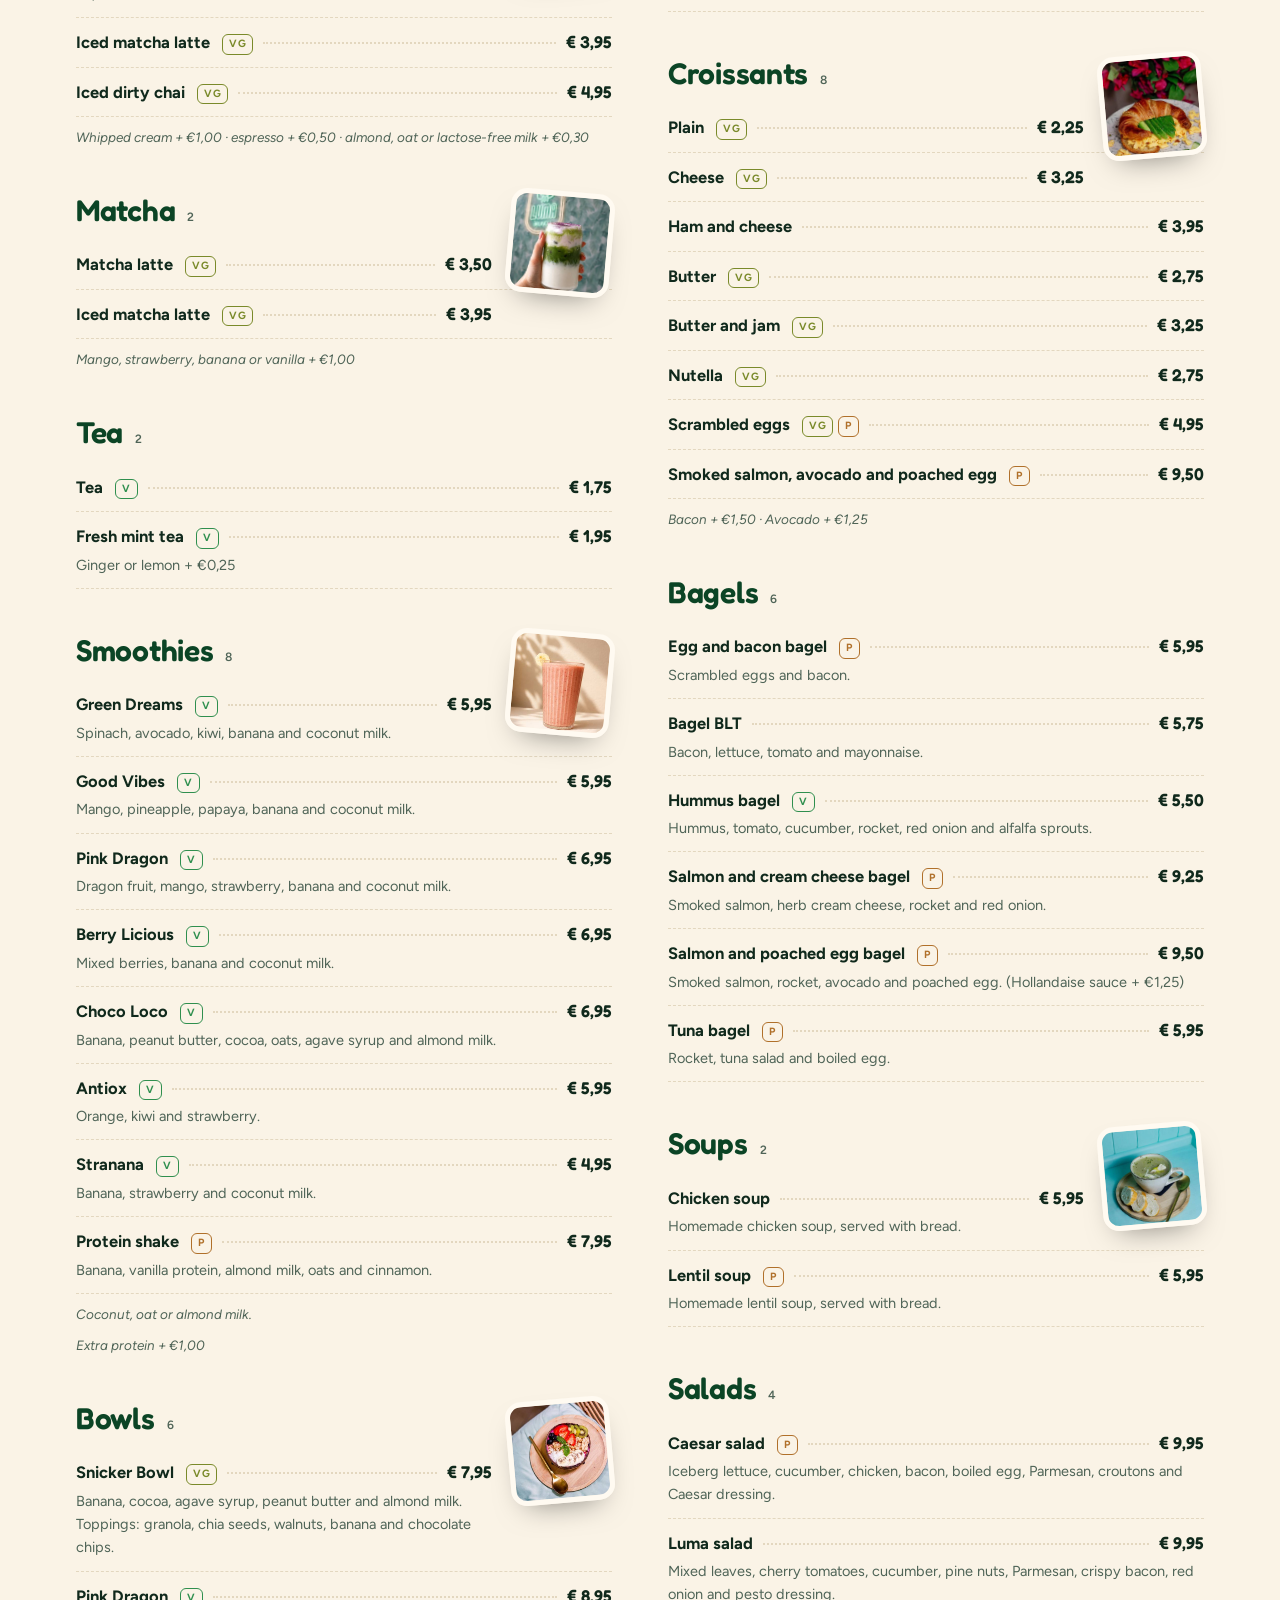
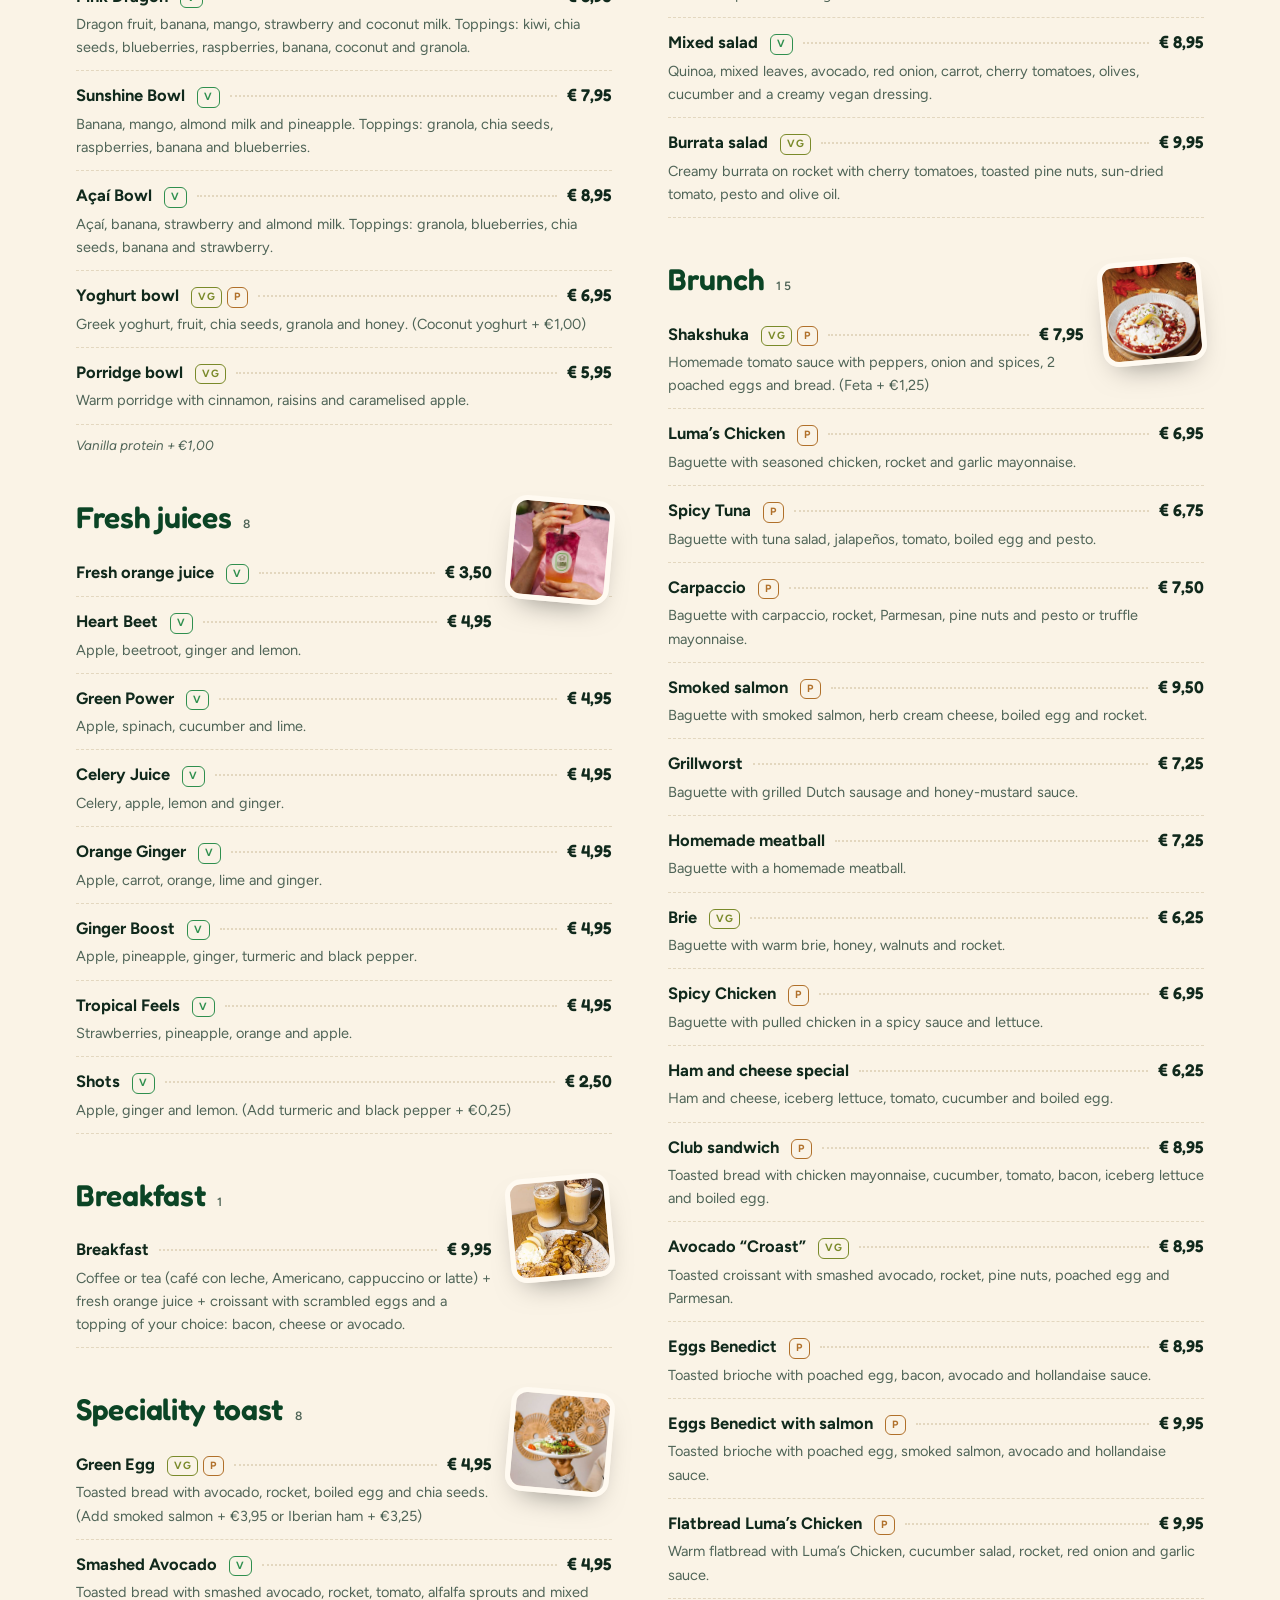
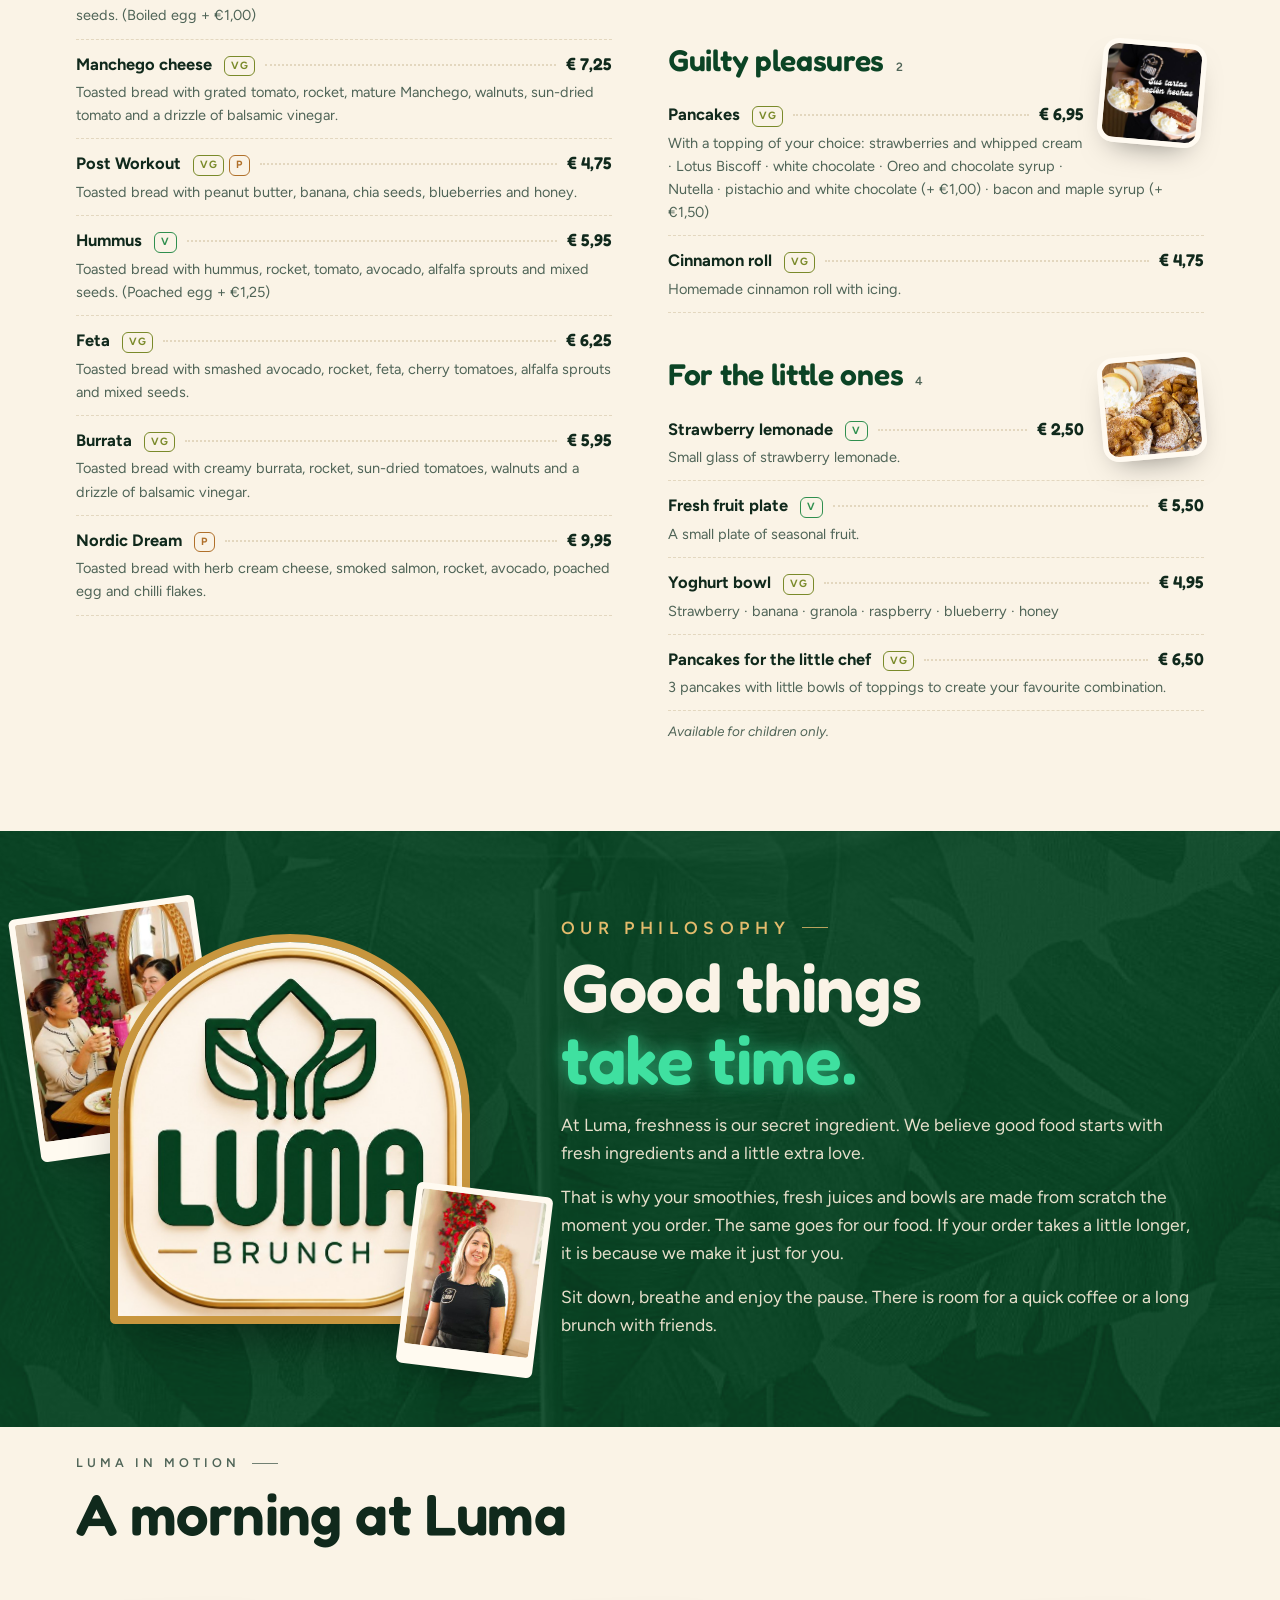
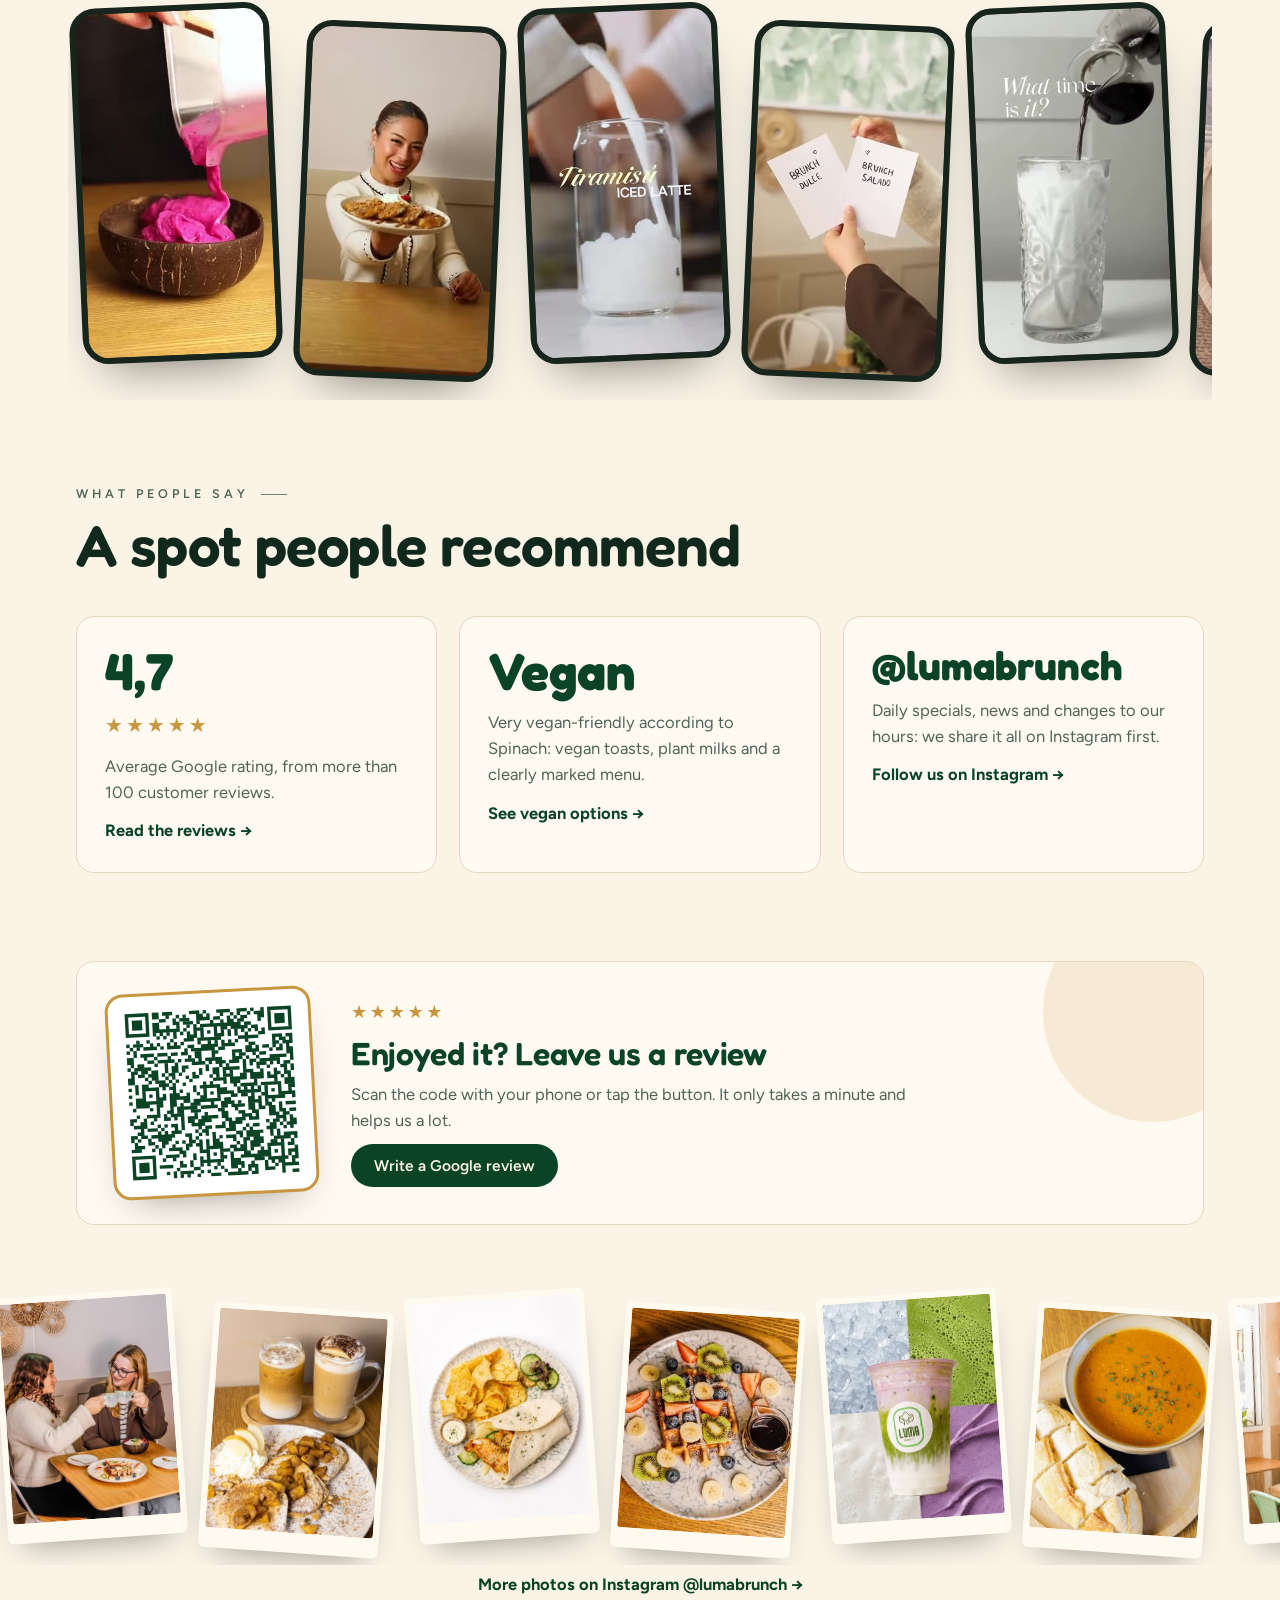
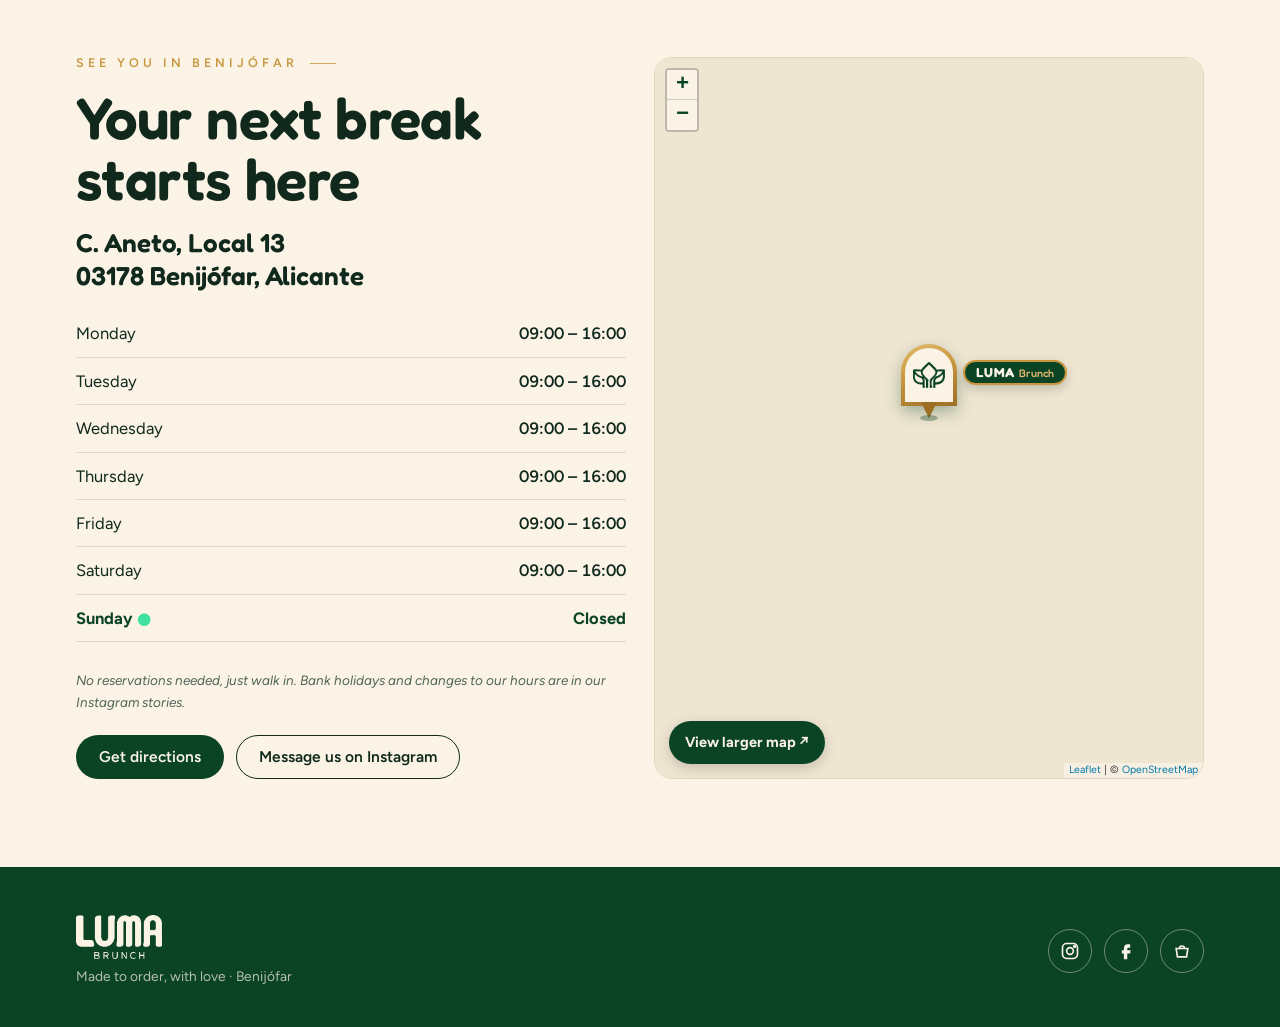
==== commit 6e7a5851: "Waaier: gekozen foto komt helemaal naar voren en wordt groot (klik/tik), tik-correctie voor telefoon" ====
--- a/index.html
+++ b/index.html
@@ -268,8 +268,12 @@
 .fan figure img{display:block;width:100%;aspect-ratio:4/5;object-fit:cover;border-radius:4px}
 .fan figure figcaption{position:absolute;left:0;right:0;bottom:4px;text-align:center;font:600 12.5px/1 var(--f-display);color:#5c4a2a;letter-spacing:.02em}
 .fan.open figure{transform:rotate(calc(var(--k) * var(--step)))}
-.fan figure:hover{translate:0 -18px;z-index:9;transition-delay:0s}
-@media (max-width:700px){.fan{height:250px;--w:130px;--step:5deg}.fan figure{bottom:36px;padding:5px 5px 18px}.fan figure figcaption{font-size:10.5px}}
+.fan figure{cursor:pointer;-webkit-tap-highlight-color:transparent;transition:transform .9s cubic-bezier(.2,.8,.2,1),translate .35s ease,scale .45s cubic-bezier(.2,.8,.2,1),transform-origin .45s ease,filter .3s;transition-delay:calc(var(--i) * 60ms),0s,0s,0s,0s}
+@media (hover:hover){.fan figure:hover{translate:0 -34px;z-index:40;transition-delay:0s}}
+.fan figure:focus-visible{outline:3px solid var(--gold);outline-offset:3px}
+.fan.has-pick figure:not(.pick){filter:brightness(.8) saturate(.85)}
+.fan.open figure.pick{transform:rotate(0deg);transform-origin:50% 100%;scale:1.3;translate:0 -10px;z-index:50;transition-delay:0s;box-shadow:0 40px 70px -30px rgba(0,0,0,.6)}
+@media (max-width:700px){.fan.open figure.pick{scale:1.55;translate:0 0}.fan{height:300px;--w:130px;--step:5deg}.fan figure{bottom:36px;padding:5px 5px 18px}.fan figure figcaption{font-size:10.5px}}
 .cat-ph{float:right;width:104px;aspect-ratio:1;object-fit:cover;border-radius:16px;border:5px solid var(--surface);box-shadow:0 14px 30px -16px rgba(0,0,0,.5);rotate:5deg;margin:-4px 0 12px 16px}
 .cat:nth-child(even) .cat-ph{rotate:-5deg}
 .cat-ph:hover{animation:wiggle .6s ease}
@@ -439,6 +443,7 @@
       <div class="sec-head">
         <p class="eyebrow left" data-i="fan_eyebrow">Recién hecho en Luma</p>
         <h2 data-i="fan_h2">Un vistazo a nuestra barra</h2>
+        <p data-i="fan_hint">Toca una foto para verla en grande.</p>
       </div>
       <div class="fan" id="fan">
         <figure style="--i:0;--k:-3;--a:3"><img src="assets/img/fotos/matcha-neon-s.jpg" alt="Matcha" loading="lazy"><figcaption>Matcha</figcaption></figure>
@@ -661,7 +666,7 @@
 menu_eyebrow:"Fresh & homemade",menu_h2:"La carta",lg_v:"Vegano",lg_vg:"Vegetariano",lg_p:"Rico en proteína",f_p:"Proteína",lg_allerg:"¿Alergias? Pregunta a nuestro equipo.",search_ph:"Busca: aguacate, matcha, açaí…",empty:"Nada coincide con tu búsqueda.",
 story_eyebrow:"Nuestra filosofía",story_h2:"Lo bueno <em>necesita tiempo.</em>",story_p1:"En Luma, la frescura es nuestro ingrediente secreto. Creemos que la buena comida empieza con ingredientes frescos y un poquito más de cariño.",story_p2:"Por eso preparamos tus smoothies, zumos naturales y bowls desde cero en el momento en que los pides. Y lo mismo con nuestros platos. Si tu pedido tarda un poco más, es porque lo hacemos especialmente para ti.",story_p3:"Siéntate, respira y disfruta de la pausa. Hay sitio para un café rápido o para un brunch largo con amigos.",
 proof_eyebrow:"Lo que dicen de Luma",proof_h2:"Un rincón que la gente recomienda",proof_google:"Valoración media en Google, con más de 100 reseñas de clientes.",proof_google_a:"Leer las reseñas →",proof_vegan:"Muy recomendable para veganos según Spinach: tostadas veganas, bebidas vegetales y la carta claramente marcada.",proof_vegan_a:"Ver opciones veganas →",proof_ig:"Platos del día, novedades y cambios de horario: todo lo compartimos primero en Instagram.",proof_ig_a:"Síguenos en Instagram →",
-visit_eyebrow:"Nos vemos en Benijófar",visit_h2:"Tu próxima pausa empieza aquí",visit_note:"Sin reservas: ven cuando quieras. Festivos y cambios de horario en nuestras historias de Instagram.",cta_route:"Cómo llegar",cta_wa:"WhatsApp",cta_dm:"Escríbenos en Instagram",map_open:"Ver mapa grande ↗",fan_eyebrow:"Recién hecho en Luma",fan_h2:"Un vistazo a nuestra barra",strip_a:"Más fotos en Instagram @lumabrunch →",qr_h:"¿Te ha gustado? Déjanos tu reseña",qr_p:"Escanea el código con tu móvil o pulsa el botón. Solo tarda un minuto y nos ayuda muchísimo.",qr_btn:"Escribir una reseña en Google",reels_eyebrow:"Luma en movimiento",reels_h2:"Así se vive una mañana en Luma",board_h:"Hoy en la pizarra",board_foot:"Todo hecho al momento ♥",foot:"Preparado al momento, con cariño · Benijófar",
+visit_eyebrow:"Nos vemos en Benijófar",visit_h2:"Tu próxima pausa empieza aquí",visit_note:"Sin reservas: ven cuando quieras. Festivos y cambios de horario en nuestras historias de Instagram.",cta_route:"Cómo llegar",cta_wa:"WhatsApp",cta_dm:"Escríbenos en Instagram",map_open:"Ver mapa grande ↗",fan_eyebrow:"Recién hecho en Luma",fan_h2:"Un vistazo a nuestra barra",fan_hint:"Toca una foto para verla en grande.",strip_a:"Más fotos en Instagram @lumabrunch →",qr_h:"¿Te ha gustado? Déjanos tu reseña",qr_p:"Escanea el código con tu móvil o pulsa el botón. Solo tarda un minuto y nos ayuda muchísimo.",qr_btn:"Escribir una reseña en Google",reels_eyebrow:"Luma en movimiento",reels_h2:"Así se vive una mañana en Luma",board_h:"Hoy en la pizarra",board_foot:"Todo hecho al momento ♥",foot:"Preparado al momento, con cariño · Benijófar",
 open_now:"Abierto ahora · hasta las {c}",opens_today:"Cerrado · abrimos hoy a las {o}",opens_next:"Cerrado · abrimos {d} a las {o}",closed:"Cerrado",
 days:["Domingo","Lunes","Martes","Miércoles","Jueves","Viernes","Sábado"],tomorrow:"mañana",
 ticker:["Smoothies","Açaí bowls","Zumos naturales","Specialty coffee","Tostadas","Vegan friendly","Hecho al momento","Brunch"],
@@ -671,7 +676,7 @@
 menu_eyebrow:"Fresh & homemade",menu_h2:"The menu",lg_v:"Vegan",lg_vg:"Vegetarian",lg_p:"High protein",f_p:"Protein",lg_allerg:"Allergies? Just ask our team.",search_ph:"Search: avocado, matcha, açaí…",empty:"Nothing matches your search.",
 story_eyebrow:"Our philosophy",story_h2:"Good things <em>take time.</em>",story_p1:"At Luma, freshness is our secret ingredient. We believe good food starts with fresh ingredients and a little extra love.",story_p2:"That is why your smoothies, fresh juices and bowls are made from scratch the moment you order. The same goes for our food. If your order takes a little longer, it is because we make it just for you.",story_p3:"Sit down, breathe and enjoy the pause. There is room for a quick coffee or a long brunch with friends.",
 proof_eyebrow:"What people say",proof_h2:"A spot people recommend",proof_google:"Average Google rating, from more than 100 customer reviews.",proof_google_a:"Read the reviews →",proof_vegan:"Very vegan-friendly according to Spinach: vegan toasts, plant milks and a clearly marked menu.",proof_vegan_a:"See vegan options →",proof_ig:"Daily specials, news and changes to our hours: we share it all on Instagram first.",proof_ig_a:"Follow us on Instagram →",
-visit_eyebrow:"See you in Benijófar",visit_h2:"Your next break starts here",visit_note:"No reservations needed, just walk in. Bank holidays and changes to our hours are in our Instagram stories.",cta_route:"Get directions",cta_wa:"WhatsApp",cta_dm:"Message us on Instagram",map_open:"View larger map ↗",fan_eyebrow:"Freshly made at Luma",fan_h2:"A peek at our counter",strip_a:"More photos on Instagram @lumabrunch →",qr_h:"Enjoyed it? Leave us a review",qr_p:"Scan the code with your phone or tap the button. It only takes a minute and helps us a lot.",qr_btn:"Write a Google review",reels_eyebrow:"Luma in motion",reels_h2:"A morning at Luma",board_h:"On the board today",board_foot:"All made to order ♥",foot:"Made to order, with love · Benijófar",
+visit_eyebrow:"See you in Benijófar",visit_h2:"Your next break starts here",visit_note:"No reservations needed, just walk in. Bank holidays and changes to our hours are in our Instagram stories.",cta_route:"Get directions",cta_wa:"WhatsApp",cta_dm:"Message us on Instagram",map_open:"View larger map ↗",fan_eyebrow:"Freshly made at Luma",fan_h2:"A peek at our counter",fan_hint:"Tap a photo to see it up close.",strip_a:"More photos on Instagram @lumabrunch →",qr_h:"Enjoyed it? Leave us a review",qr_p:"Scan the code with your phone or tap the button. It only takes a minute and helps us a lot.",qr_btn:"Write a Google review",reels_eyebrow:"Luma in motion",reels_h2:"A morning at Luma",board_h:"On the board today",board_foot:"All made to order ♥",foot:"Made to order, with love · Benijófar",
 open_now:"Open now · until {c}",opens_today:"Closed · opens today at {o}",opens_next:"Closed · opens {d} at {o}",closed:"Closed",
 days:["Sunday","Monday","Tuesday","Wednesday","Thursday","Friday","Saturday"],tomorrow:"tomorrow",
 ticker:["Smoothies","Açaí bowls","Fresh juices","Specialty coffee","Toast","Vegan friendly","Made to order","Brunch"],
@@ -681,7 +686,7 @@
 menu_eyebrow:"Fresh & homemade",menu_h2:"De kaart",lg_v:"Vegan",lg_vg:"Vegetarisch",lg_p:"Eiwitrijk",f_p:"Eiwitrijk",lg_allerg:"Allergieën? Vraag het ons team.",search_ph:"Zoek: avocado, matcha, açaí…",empty:"Niets gevonden voor je zoekopdracht.",
 story_eyebrow:"Onze filosofie",story_h2:"Goede dingen <em>kosten tijd.</em>",story_p1:"Bij Luma is versheid ons geheime ingrediënt. Wij geloven dat lekker eten begint met verse ingrediënten en een beetje extra liefde.",story_p2:"Daarom maken we je smoothies, verse sappen en bowls helemaal vers zodra je bestelt. Hetzelfde geldt voor onze gerechten. Duurt het iets langer? Dan maken we het speciaal voor jou.",story_p3:"Ga zitten, adem uit en geniet van de pauze. Er is plek voor een snelle koffie of een lange brunch met vrienden.",
 proof_eyebrow:"Wat gasten zeggen",proof_h2:"Een plek die mensen aanraden",proof_google:"Gemiddelde Google-score, uit meer dan 100 reviews van gasten.",proof_google_a:"Lees de reviews →",proof_vegan:"Zeer vegan-vriendelijk volgens Spinach: vegan toasts, plantaardige melk en een duidelijk gemarkeerde kaart.",proof_vegan_a:"Bekijk vegan opties →",proof_ig:"Dagspecials, nieuws en gewijzigde openingstijden: we delen alles eerst op Instagram.",proof_ig_a:"Volg ons op Instagram →",
-visit_eyebrow:"Tot ziens in Benijófar",visit_h2:"Je volgende pauze begint hier",visit_note:"Reserveren is niet nodig, loop gewoon binnen. Feestdagen en gewijzigde tijden staan in onze Instagram-stories.",cta_route:"Route plannen",cta_wa:"WhatsApp",cta_dm:"Stuur ons een bericht op Instagram",map_open:"Grotere kaart ↗",fan_eyebrow:"Vers gemaakt bij Luma",fan_h2:"Een kijkje aan onze bar",strip_a:"Meer foto’s op Instagram @lumabrunch →",qr_h:"Lekker gegeten? Laat een review achter",qr_p:"Scan de code met je telefoon of tik op de knop. Het kost maar een minuutje en helpt ons enorm.",qr_btn:"Schrijf een Google-review",reels_eyebrow:"Luma in beweging",reels_h2:"Zo voelt een ochtend bij Luma",board_h:"Vandaag op het bord",board_foot:"Alles vers voor je gemaakt ♥",foot:"Vers bereid, met liefde · Benijófar",
+visit_eyebrow:"Tot ziens in Benijófar",visit_h2:"Je volgende pauze begint hier",visit_note:"Reserveren is niet nodig, loop gewoon binnen. Feestdagen en gewijzigde tijden staan in onze Instagram-stories.",cta_route:"Route plannen",cta_wa:"WhatsApp",cta_dm:"Stuur ons een bericht op Instagram",map_open:"Grotere kaart ↗",fan_eyebrow:"Vers gemaakt bij Luma",fan_h2:"Een kijkje aan onze bar",fan_hint:"Tik op een foto om hem groot te zien.",strip_a:"Meer foto’s op Instagram @lumabrunch →",qr_h:"Lekker gegeten? Laat een review achter",qr_p:"Scan de code met je telefoon of tik op de knop. Het kost maar een minuutje en helpt ons enorm.",qr_btn:"Schrijf een Google-review",reels_eyebrow:"Luma in beweging",reels_h2:"Zo voelt een ochtend bij Luma",board_h:"Vandaag op het bord",board_foot:"Alles vers voor je gemaakt ♥",foot:"Vers bereid, met liefde · Benijófar",
 open_now:"Nu open · tot {c}",opens_today:"Gesloten · vandaag open om {o}",opens_next:"Gesloten · open {d} om {o}",closed:"Gesloten",
 days:["Zondag","Maandag","Dinsdag","Woensdag","Donderdag","Vrijdag","Zaterdag"],tomorrow:"morgen",
 ticker:["Smoothies","Açaí bowls","Verse sappen","Specialty coffee","Toasts","Vegan friendly","Vers bereid","Brunch"],
@@ -783,6 +788,24 @@
   if(RM||!("IntersectionObserver" in window))return;
   const io=new IntersectionObserver(es=>es.forEach(e=>{const v=e.target;if(e.isIntersecting){const p=v.play();if(p)p.catch(()=>{})}else v.pause()}),{threshold:.35});
   vs.forEach(v=>io.observe(v))})();
+(()=>{const f=document.getElementById("fan"),figs=[...f.querySelectorAll("figure")];
+  const pick=el=>{const on=el&&!el.classList.contains("pick");figs.forEach(x=>x.classList.remove("pick"));if(on)el.classList.add("pick");f.classList.toggle("has-pick",!!on)};
+  let lastPt=null;f.addEventListener("pointerdown",e=>{lastPt=[e.clientX,e.clientY]},true);
+  figs.forEach(el=>{el.tabIndex=0;el.setAttribute("role","button");
+    el.addEventListener("click",e=>{e.stopPropagation();
+      if(matchMedia("(hover:none)").matches){/* touch: kies de kaart op basis van waar de vinger echt tikte (zonder Chrome's tik-correctie) */
+        const X=lastPt?lastPt[0]:e.clientX,Y=lastPt?lastPt[1]:e.clientY,cur=f.querySelector(".pick");
+        if(cur){const r=cur.getBoundingClientRect();if(X>=r.left&&X<=r.right&&Y>=r.top&&Y<=r.bottom){pick(cur);return}}
+        /* echte (gedraaide) linker- en rechterrand van elke kaart op de hoogte van de tik */
+        const E=figs.map(x=>{const r=x.getBoundingClientRect(),m=new DOMMatrix(getComputedStyle(x).transform),a=Math.atan2(m.b,m.a),w=x.offsetWidth*(parseFloat(getComputedStyle(x).scale)||1)/2/Math.cos(a),cx=r.left+r.width/2,dy=Y-(r.top+r.height/2),sh=-dy*Math.tan(a);return[cx-w+sh,cx+w+sh]});
+        const c=3;let k=c;
+        if(X<E[c][0]){k=0;for(let j=0;j<c;j++)if(E[j][0]<=X)k=j}
+        else if(X>E[c][1]){k=figs.length-1;for(let j=figs.length-1;j>c;j--)if(E[j][1]>=X)k=j}
+        pick(figs[k]===cur?null:figs[k]);return}
+      pick(el)});
+    el.addEventListener("keydown",e=>{if(e.key==="Enter"||e.key===" "){e.preventDefault();pick(el)}})});
+  document.addEventListener("click",()=>pick(null));document.addEventListener("keydown",e=>{if(e.key==="Escape")pick(null)});
+})();
 (()=>{const f=document.getElementById("fan");if(!("IntersectionObserver" in window)){f.classList.add("open");return}
   new IntersectionObserver((es,o)=>es.forEach(e=>{if(e.isIntersecting){f.classList.add("open");o.disconnect()}}),{threshold:.2}).observe(f)})();
 </script>
